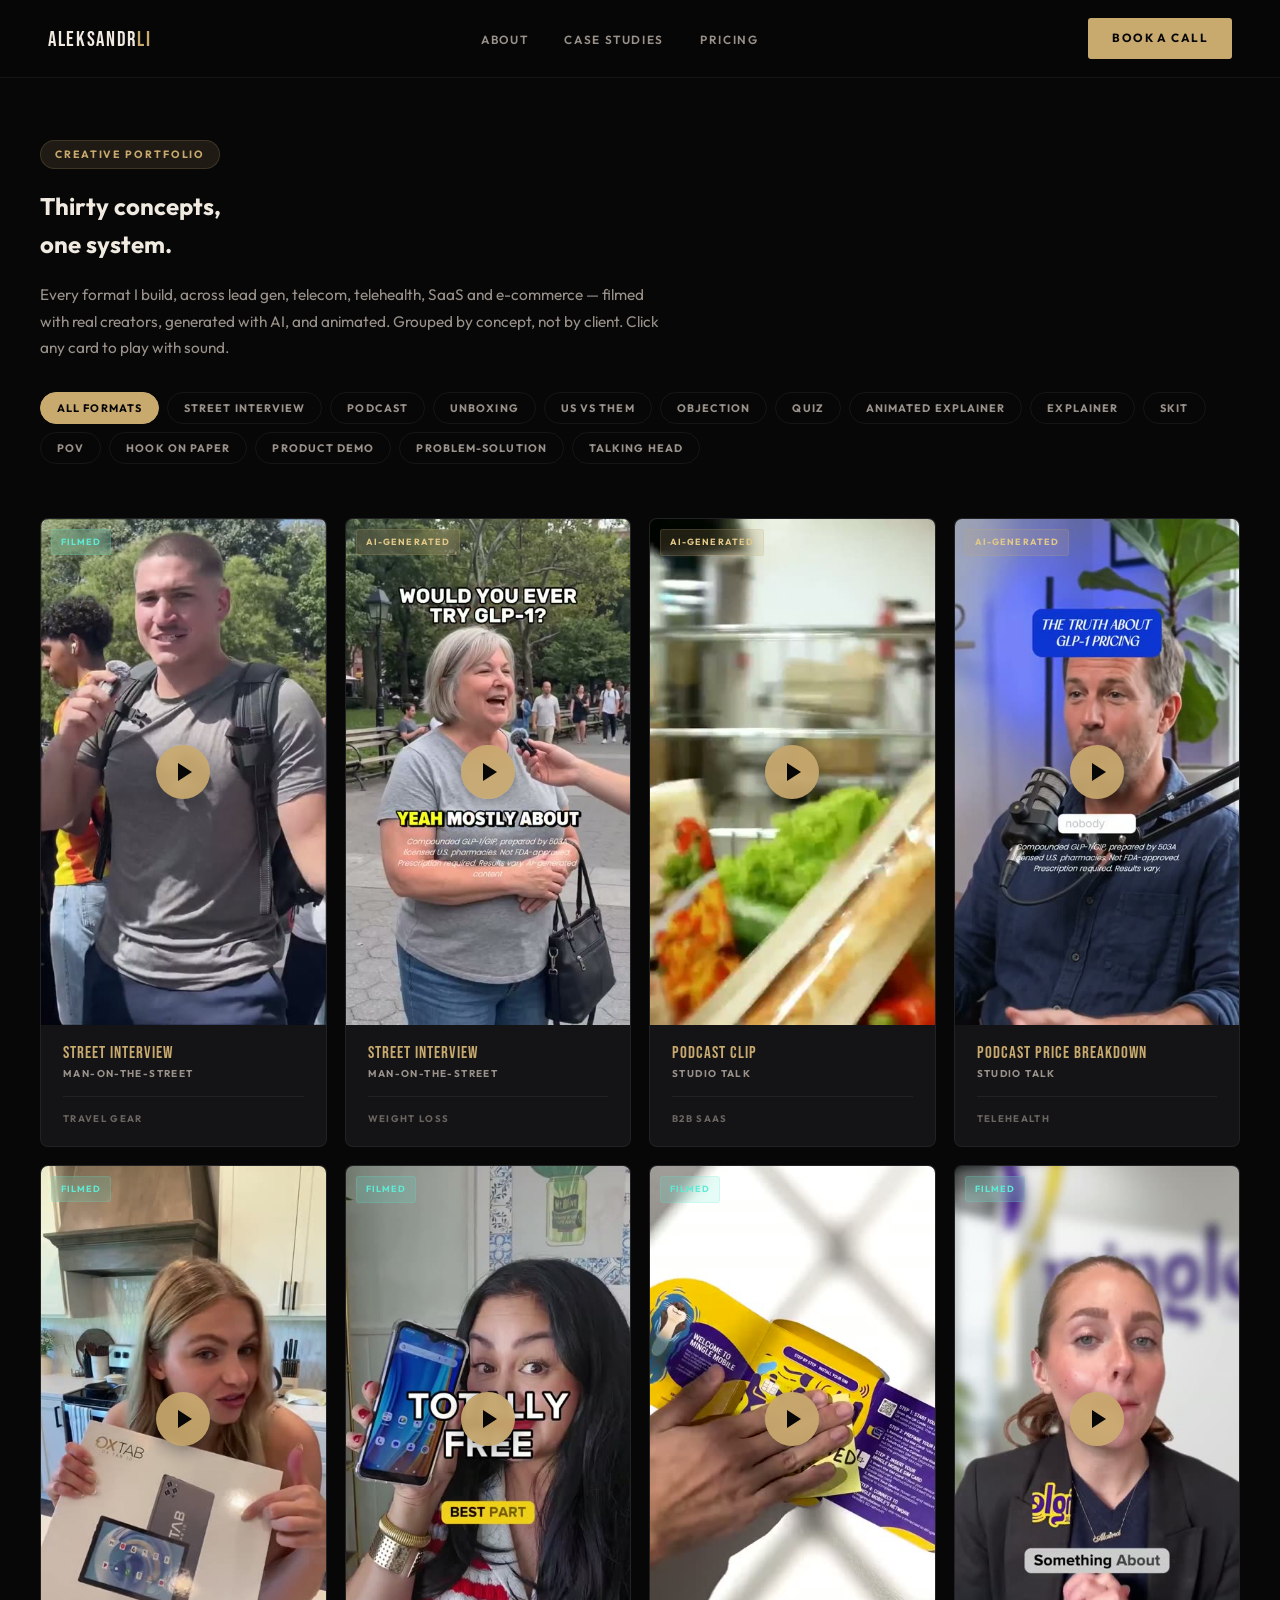
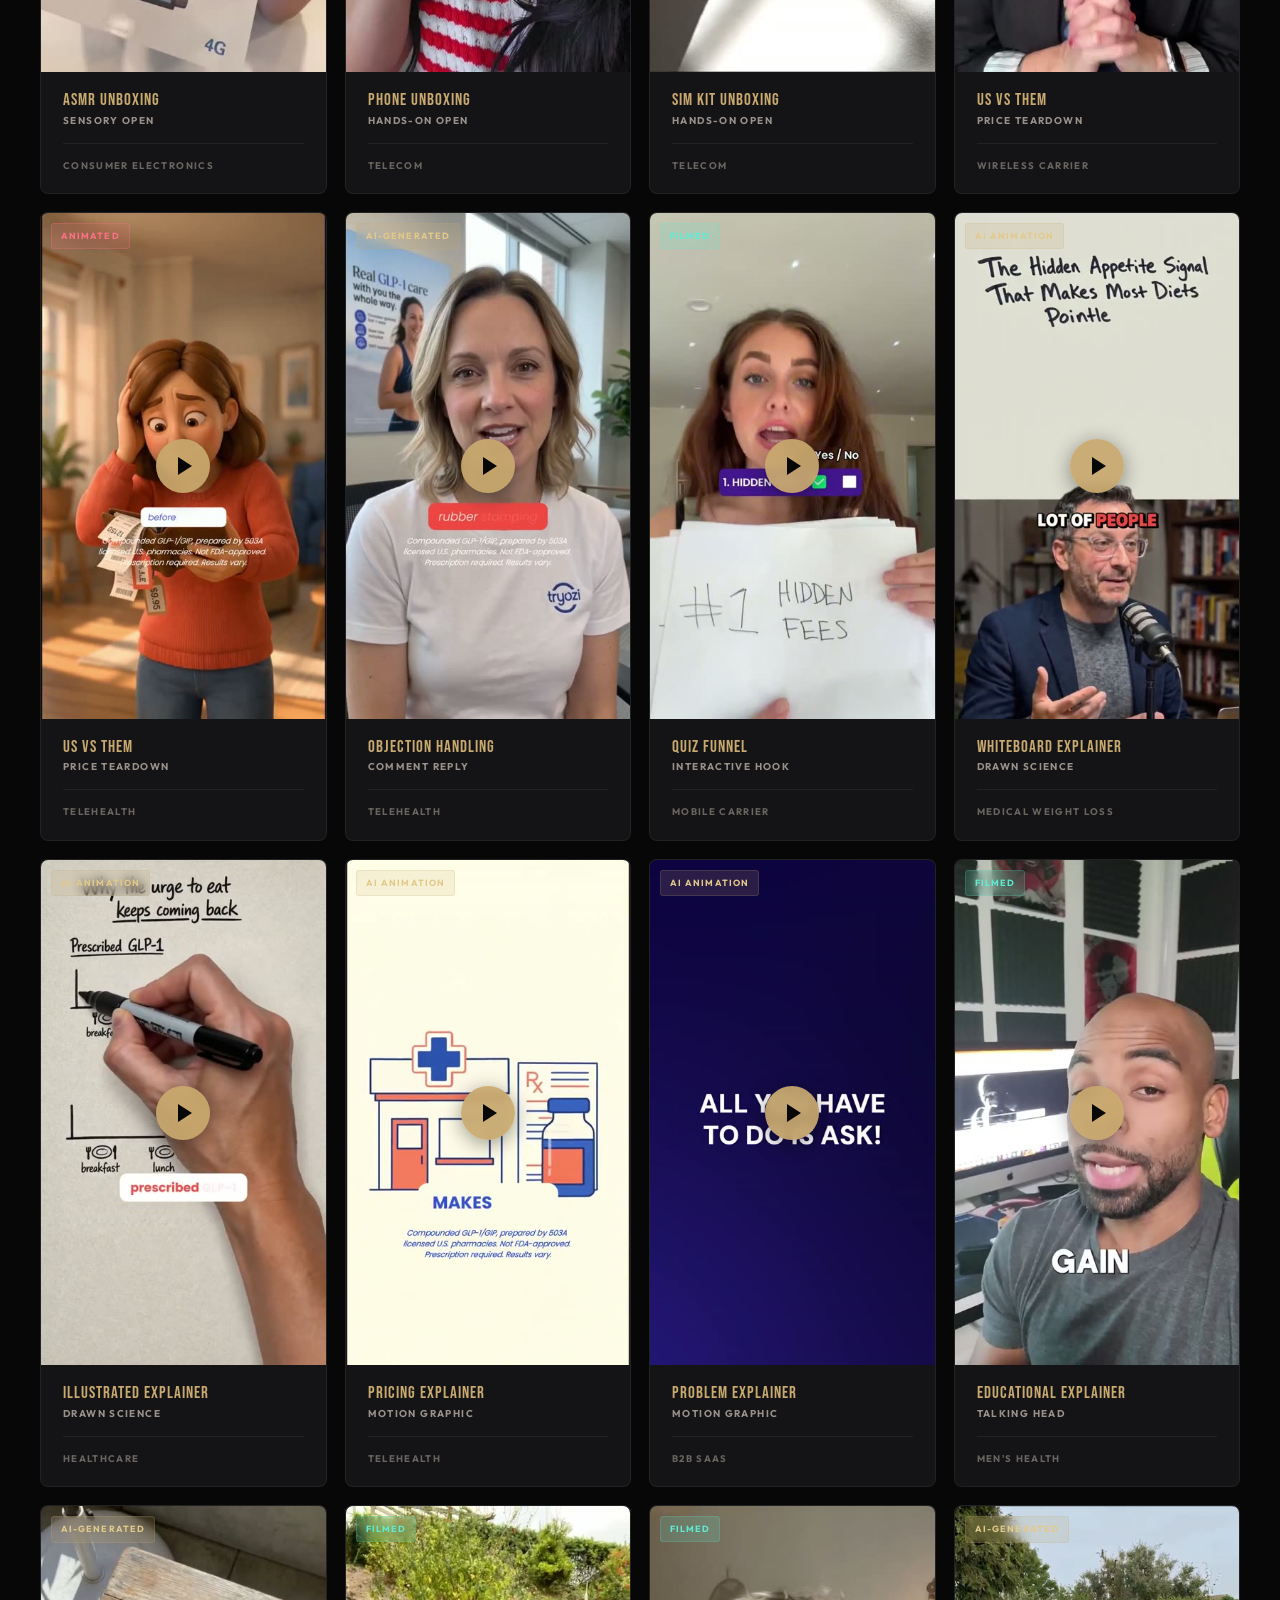
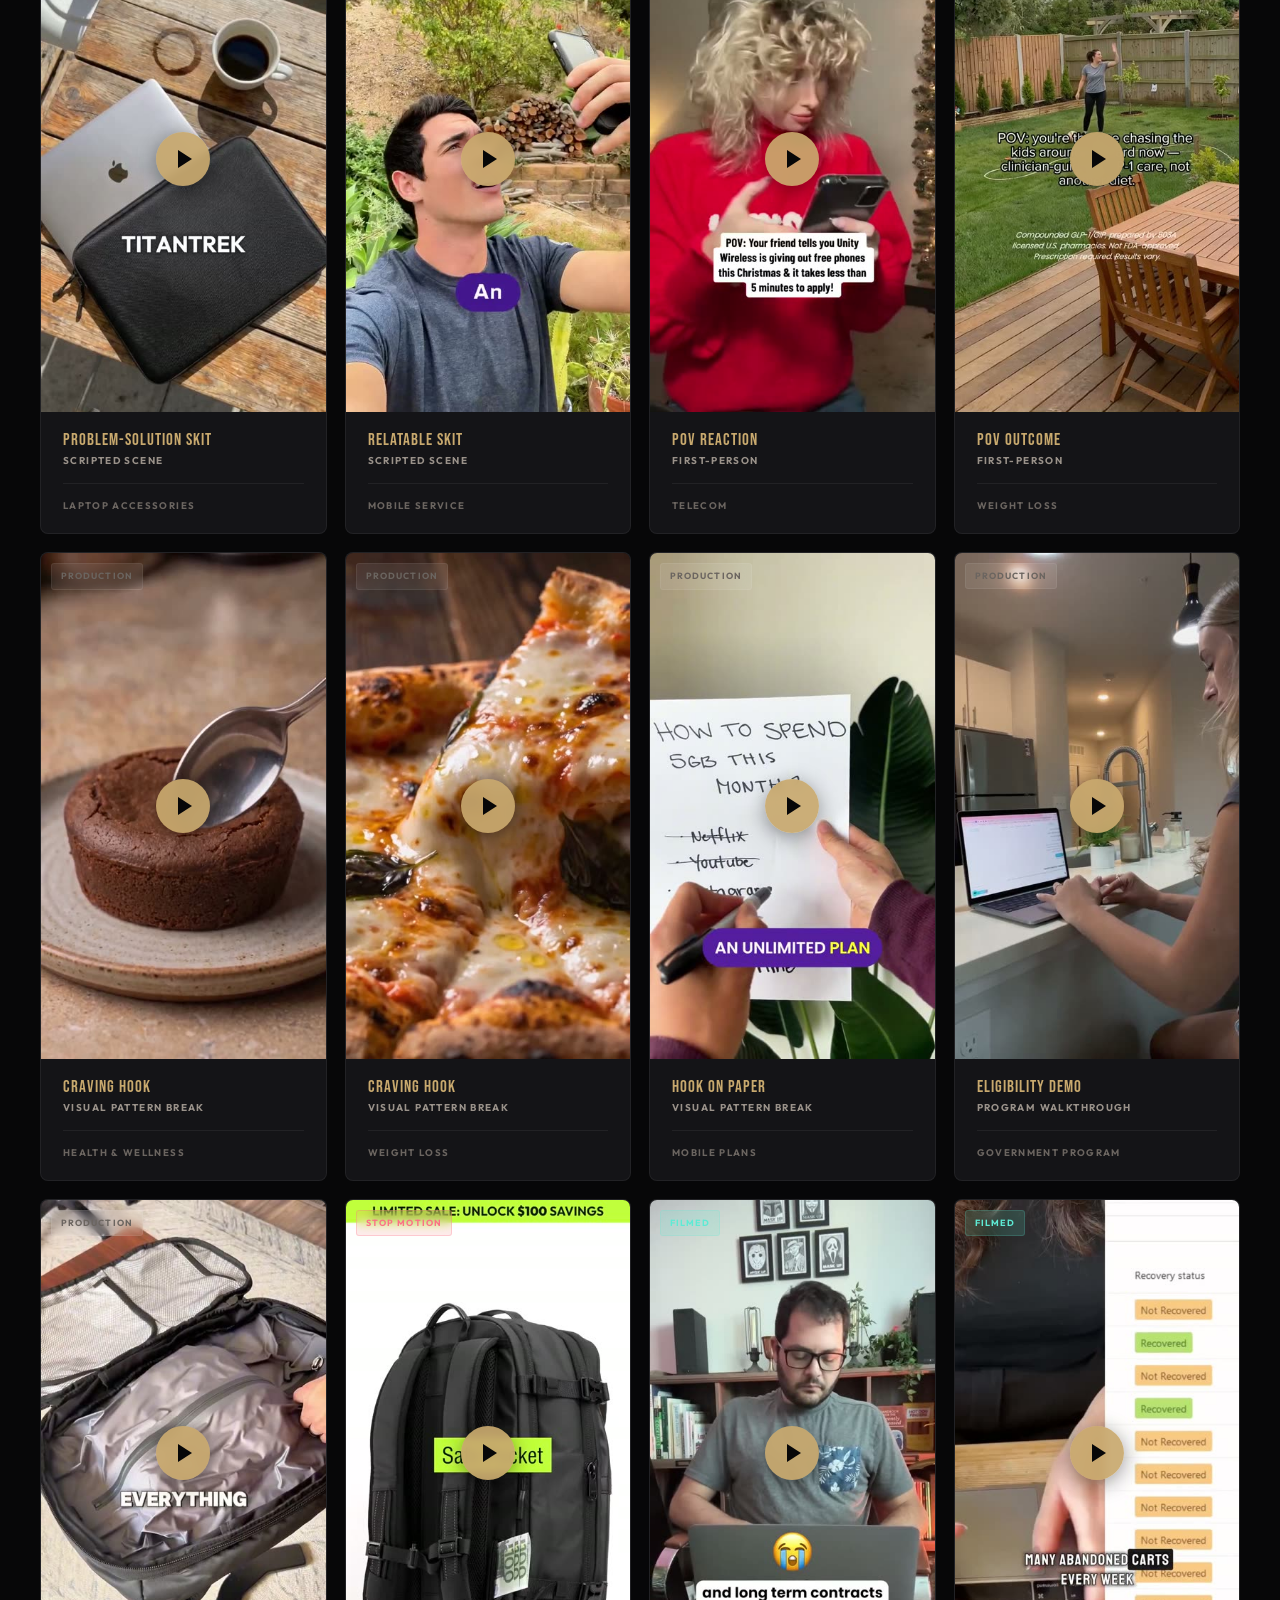
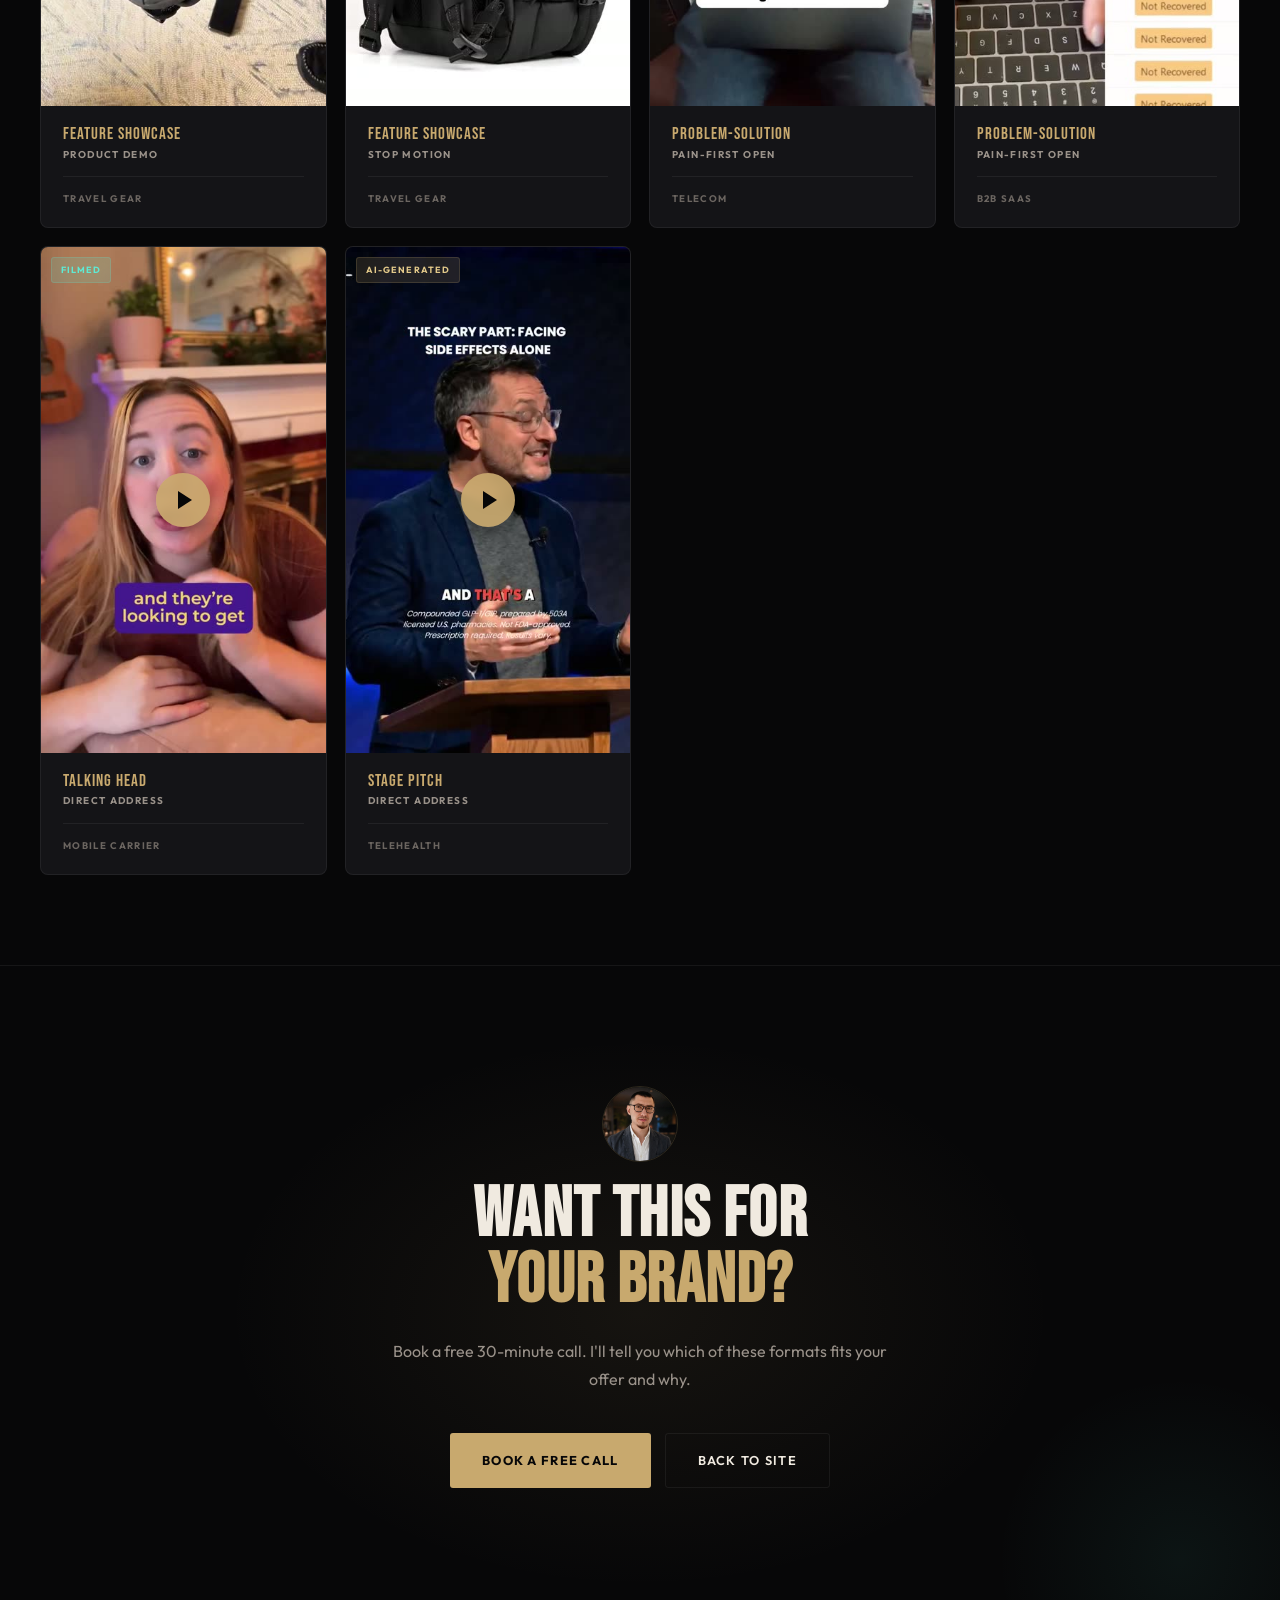
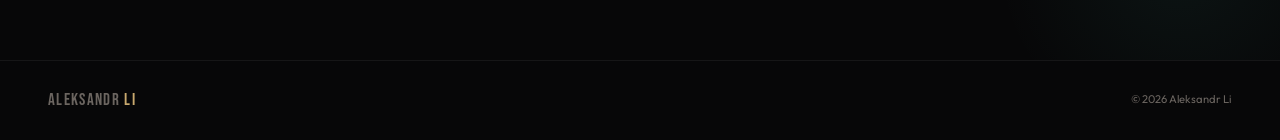
==== portfolio-9d4f7a/index.html @ 09527f77 "Add private portfolio page; extract shared stylesheet and player Split the single-file site: the CSS" ====
<!DOCTYPE html>
<!-- Aleksandr Li — private creative portfolio. Not linked from the site, not indexed. -->
<html lang="en">
<head>
<meta charset="UTF-8"/>
<meta name="viewport" content="width=device-width, initial-scale=1.0"/>
<meta name="robots" content="noindex, nofollow, noarchive"/>
<title>Creative Portfolio — Aleksandr Li</title>
<link rel="icon" type="image/svg+xml" href="../favicon.svg"/>
<meta name="theme-color" content="#0E0E10"/>
<link rel="preconnect" href="https://fonts.googleapis.com"/>
<link href="https://fonts.googleapis.com/css2?family=Bebas+Neue&family=Outfit:wght@300;400;500;600;700&display=swap" rel="stylesheet"/>
<link rel="stylesheet" href="../style.css"/>
<base href="../">
</head>
<body class="pfbody">

<nav>
  <a class="logo" href="index.html">ALEKSANDR <span>LI</span></a>
  <ul class="nav-l">
    <li><a href="index.html#about">About</a></li>
    <li><a href="index.html#cases">Case Studies</a></li>
    <li><a href="index.html#services">Pricing</a></li>
  </ul>
  <a href="https://calendar.app.google/tjZBaGKGAgntRVgn7" target="_blank" rel="noopener" class="nbtn">Book a Call</a>
</nav>

<section class="pfhero">
  <div class="mx">
    <div class="stag">Creative Portfolio</div>
    <h1 class="st">Thirty concepts,<br><span class="g">one system.</span></h1>
    <p class="ssub">Every format I build, across lead gen, telecom, telehealth, SaaS and e-commerce &mdash;
    filmed with real creators, generated with AI, and animated. Grouped by concept, not by client.
    Click any card to play with sound.</p>
    <div class="pfchips"><button class="pfchip on" data-f="all">All formats</button>
<button class="pfchip" data-f="Street Interview">Street Interview</button>
<button class="pfchip" data-f="Podcast">Podcast</button>
<button class="pfchip" data-f="Unboxing">Unboxing</button>
<button class="pfchip" data-f="Us vs Them">Us vs Them</button>
<button class="pfchip" data-f="Objection">Objection</button>
<button class="pfchip" data-f="Quiz">Quiz</button>
<button class="pfchip" data-f="Animated Explainer">Animated Explainer</button>
<button class="pfchip" data-f="Explainer">Explainer</button>
<button class="pfchip" data-f="Skit">Skit</button>
<button class="pfchip" data-f="POV">POV</button>
<button class="pfchip" data-f="Hook on Paper">Hook on Paper</button>
<button class="pfchip" data-f="Product Demo">Product Demo</button>
<button class="pfchip" data-f="Problem-Solution">Problem-Solution</button>
<button class="pfchip" data-f="Talking Head">Talking Head</button></div>
  </div>
</section>

<section class="pfgrid-wrap">
  <div class="mx">
    <div class="pfgrid">
<div class="cv-card text-metric pfcard" data-f="Street Interview">
  <div class="cv-media">
    <video src="videos/portfolio/p01_street_interview_travel.mp4" poster="images/posters/p01_street_interview_travel.jpg" muted playsinline preload="none"></video>
    <div class="cv-play"></div>
    <span class="pfbadge filmed">Filmed</span>
  </div>
  <div class="cv-info">
    <span class="cv-metric">Street Interview</span>
    <span class="cv-metric-lbl">Man-on-the-Street</span>
    <span class="cv-tag">Travel Gear</span>
  </div>
</div>
<div class="cv-card text-metric pfcard" data-f="Street Interview">
  <div class="cv-media">
    <video src="videos/portfolio/p02_street_interview_glp1.mp4" poster="images/posters/p02_street_interview_glp1.jpg" muted playsinline preload="none"></video>
    <div class="cv-play"></div>
    <span class="pfbadge ai">AI-Generated</span>
  </div>
  <div class="cv-info">
    <span class="cv-metric">Street Interview</span>
    <span class="cv-metric-lbl">Man-on-the-Street</span>
    <span class="cv-tag">Weight Loss</span>
  </div>
</div>
<div class="cv-card text-metric pfcard" data-f="Podcast">
  <div class="cv-media">
    <video src="videos/portfolio/p03_podcast_saas.mp4" poster="images/posters/p03_podcast_saas.jpg" muted playsinline preload="none"></video>
    <div class="cv-play"></div>
    <span class="pfbadge ai">AI-Generated</span>
  </div>
  <div class="cv-info">
    <span class="cv-metric">Podcast Clip</span>
    <span class="cv-metric-lbl">Studio Talk</span>
    <span class="cv-tag">B2B SaaS</span>
  </div>
</div>
<div class="cv-card text-metric pfcard" data-f="Podcast">
  <div class="cv-media">
    <video src="videos/portfolio/p04_podcast_pricing.mp4" poster="images/posters/p04_podcast_pricing.jpg" muted playsinline preload="none"></video>
    <div class="cv-play"></div>
    <span class="pfbadge ai">AI-Generated</span>
  </div>
  <div class="cv-info">
    <span class="cv-metric">Podcast Price Breakdown</span>
    <span class="cv-metric-lbl">Studio Talk</span>
    <span class="cv-tag">Telehealth</span>
  </div>
</div>
<div class="cv-card text-metric pfcard" data-f="Unboxing">
  <div class="cv-media">
    <video src="videos/portfolio/p05_unboxing_asmr.mp4" poster="images/posters/p05_unboxing_asmr.jpg" muted playsinline preload="none"></video>
    <div class="cv-play"></div>
    <span class="pfbadge filmed">Filmed</span>
  </div>
  <div class="cv-info">
    <span class="cv-metric">ASMR Unboxing</span>
    <span class="cv-metric-lbl">Sensory Open</span>
    <span class="cv-tag">Consumer Electronics</span>
  </div>
</div>
<div class="cv-card text-metric pfcard" data-f="Unboxing">
  <div class="cv-media">
    <video src="videos/portfolio/p06_unboxing_phone.mp4" poster="images/posters/p06_unboxing_phone.jpg" muted playsinline preload="none"></video>
    <div class="cv-play"></div>
    <span class="pfbadge filmed">Filmed</span>
  </div>
  <div class="cv-info">
    <span class="cv-metric">Phone Unboxing</span>
    <span class="cv-metric-lbl">Hands-On Open</span>
    <span class="cv-tag">Telecom</span>
  </div>
</div>
<div class="cv-card text-metric pfcard" data-f="Unboxing">
  <div class="cv-media">
    <video src="videos/portfolio/p07_unboxing_sim.mp4" poster="images/posters/p07_unboxing_sim.jpg" muted playsinline preload="none"></video>
    <div class="cv-play"></div>
    <span class="pfbadge filmed">Filmed</span>
  </div>
  <div class="cv-info">
    <span class="cv-metric">SIM Kit Unboxing</span>
    <span class="cv-metric-lbl">Hands-On Open</span>
    <span class="cv-tag">Telecom</span>
  </div>
</div>
<div class="cv-card text-metric pfcard" data-f="Us vs Them">
  <div class="cv-media">
    <video src="videos/portfolio/p08_usvsthem_carrier.mp4" poster="images/posters/p08_usvsthem_carrier.jpg" muted playsinline preload="none"></video>
    <div class="cv-play"></div>
    <span class="pfbadge filmed">Filmed</span>
  </div>
  <div class="cv-info">
    <span class="cv-metric">Us vs Them</span>
    <span class="cv-metric-lbl">Price Teardown</span>
    <span class="cv-tag">Wireless Carrier</span>
  </div>
</div>
<div class="cv-card text-metric pfcard" data-f="Us vs Them">
  <div class="cv-media">
    <video src="videos/portfolio/p09_usvsthem_telehealth.mp4" poster="images/posters/p09_usvsthem_telehealth.jpg" muted playsinline preload="none"></video>
    <div class="cv-play"></div>
    <span class="pfbadge anim">Animated</span>
  </div>
  <div class="cv-info">
    <span class="cv-metric">Us vs Them</span>
    <span class="cv-metric-lbl">Price Teardown</span>
    <span class="cv-tag">Telehealth</span>
  </div>
</div>
<div class="cv-card text-metric pfcard" data-f="Objection">
  <div class="cv-media">
    <video src="videos/portfolio/p10_objection_clinicians.mp4" poster="images/posters/p10_objection_clinicians.jpg" muted playsinline preload="none"></video>
    <div class="cv-play"></div>
    <span class="pfbadge ai">AI-Generated</span>
  </div>
  <div class="cv-info">
    <span class="cv-metric">Objection Handling</span>
    <span class="cv-metric-lbl">Comment Reply</span>
    <span class="cv-tag">Telehealth</span>
  </div>
</div>
<div class="cv-card text-metric pfcard" data-f="Quiz">
  <div class="cv-media">
    <video src="videos/portfolio/p11_quiz_funnel.mp4" poster="images/posters/p11_quiz_funnel.jpg" muted playsinline preload="none"></video>
    <div class="cv-play"></div>
    <span class="pfbadge filmed">Filmed</span>
  </div>
  <div class="cv-info">
    <span class="cv-metric">Quiz Funnel</span>
    <span class="cv-metric-lbl">Interactive Hook</span>
    <span class="cv-tag">Mobile Carrier</span>
  </div>
</div>
<div class="cv-card text-metric pfcard" data-f="Animated Explainer">
  <div class="cv-media">
    <video src="videos/portfolio/p12_whiteboard_appetite.mp4" poster="images/posters/p12_whiteboard_appetite.jpg" muted playsinline preload="none"></video>
    <div class="cv-play"></div>
    <span class="pfbadge ai">AI Animation</span>
  </div>
  <div class="cv-info">
    <span class="cv-metric">Whiteboard Explainer</span>
    <span class="cv-metric-lbl">Drawn Science</span>
    <span class="cv-tag">Medical Weight Loss</span>
  </div>
</div>
<div class="cv-card text-metric pfcard" data-f="Animated Explainer">
  <div class="cv-media">
    <video src="videos/portfolio/p13_whiteboard_cravings.mp4" poster="images/posters/p13_whiteboard_cravings.jpg" muted playsinline preload="none"></video>
    <div class="cv-play"></div>
    <span class="pfbadge ai">AI Animation</span>
  </div>
  <div class="cv-info">
    <span class="cv-metric">Illustrated Explainer</span>
    <span class="cv-metric-lbl">Drawn Science</span>
    <span class="cv-tag">Healthcare</span>
  </div>
</div>
<div class="cv-card text-metric pfcard" data-f="Explainer">
  <div class="cv-media">
    <video src="videos/portfolio/p14_explainer_compounded.mp4" poster="images/posters/p14_explainer_compounded.jpg" muted playsinline preload="none"></video>
    <div class="cv-play"></div>
    <span class="pfbadge ai">AI Animation</span>
  </div>
  <div class="cv-info">
    <span class="cv-metric">Pricing Explainer</span>
    <span class="cv-metric-lbl">Motion Graphic</span>
    <span class="cv-tag">Telehealth</span>
  </div>
</div>
<div class="cv-card text-metric pfcard" data-f="Explainer">
  <div class="cv-media">
    <video src="videos/portfolio/p15_explainer_saas.mp4" poster="images/posters/p15_explainer_saas.jpg" muted playsinline preload="none"></video>
    <div class="cv-play"></div>
    <span class="pfbadge ai">AI Animation</span>
  </div>
  <div class="cv-info">
    <span class="cv-metric">Problem Explainer</span>
    <span class="cv-metric-lbl">Motion Graphic</span>
    <span class="cv-tag">B2B SaaS</span>
  </div>
</div>
<div class="cv-card text-metric pfcard" data-f="Explainer">
  <div class="cv-media">
    <video src="videos/portfolio/p16_explainer_mens_health.mp4" poster="images/posters/p16_explainer_mens_health.jpg" muted playsinline preload="none"></video>
    <div class="cv-play"></div>
    <span class="pfbadge filmed">Filmed</span>
  </div>
  <div class="cv-info">
    <span class="cv-metric">Educational Explainer</span>
    <span class="cv-metric-lbl">Talking Head</span>
    <span class="cv-tag">Men&#x27;s Health</span>
  </div>
</div>
<div class="cv-card text-metric pfcard" data-f="Skit">
  <div class="cv-media">
    <video src="videos/portfolio/p17_skit_laptop.mp4" poster="images/posters/p17_skit_laptop.jpg" muted playsinline preload="none"></video>
    <div class="cv-play"></div>
    <span class="pfbadge ai">AI-Generated</span>
  </div>
  <div class="cv-info">
    <span class="cv-metric">Problem-Solution Skit</span>
    <span class="cv-metric-lbl">Scripted Scene</span>
    <span class="cv-tag">Laptop Accessories</span>
  </div>
</div>
<div class="cv-card text-metric pfcard" data-f="Skit">
  <div class="cv-media">
    <video src="videos/portfolio/p18_skit_signal.mp4" poster="images/posters/p18_skit_signal.jpg" muted playsinline preload="none"></video>
    <div class="cv-play"></div>
    <span class="pfbadge filmed">Filmed</span>
  </div>
  <div class="cv-info">
    <span class="cv-metric">Relatable Skit</span>
    <span class="cv-metric-lbl">Scripted Scene</span>
    <span class="cv-tag">Mobile Service</span>
  </div>
</div>
<div class="cv-card text-metric pfcard" data-f="POV">
  <div class="cv-media">
    <video src="videos/portfolio/p19_pov_gift.mp4" poster="images/posters/p19_pov_gift.jpg" muted playsinline preload="none"></video>
    <div class="cv-play"></div>
    <span class="pfbadge filmed">Filmed</span>
  </div>
  <div class="cv-info">
    <span class="cv-metric">POV Reaction</span>
    <span class="cv-metric-lbl">First-Person</span>
    <span class="cv-tag">Telecom</span>
  </div>
</div>
<div class="cv-card text-metric pfcard" data-f="POV">
  <div class="cv-media">
    <video src="videos/portfolio/p20_pov_outcome.mp4" poster="images/posters/p20_pov_outcome.jpg" muted playsinline preload="none"></video>
    <div class="cv-play"></div>
    <span class="pfbadge ai">AI-Generated</span>
  </div>
  <div class="cv-info">
    <span class="cv-metric">POV Outcome</span>
    <span class="cv-metric-lbl">First-Person</span>
    <span class="cv-tag">Weight Loss</span>
  </div>
</div>
<div class="cv-card text-metric pfcard" data-f="Hook on Paper">
  <div class="cv-media">
    <video src="videos/portfolio/p21_hook_craving_a.mp4" poster="images/posters/p21_hook_craving_a.jpg" muted playsinline preload="none"></video>
    <div class="cv-play"></div>
    <span class="pfbadge unk">Production</span>
  </div>
  <div class="cv-info">
    <span class="cv-metric">Craving Hook</span>
    <span class="cv-metric-lbl">Visual Pattern Break</span>
    <span class="cv-tag">Health &amp; Wellness</span>
  </div>
</div>
<div class="cv-card text-metric pfcard" data-f="Hook on Paper">
  <div class="cv-media">
    <video src="videos/portfolio/p22_hook_craving_b.mp4" poster="images/posters/p22_hook_craving_b.jpg" muted playsinline preload="none"></video>
    <div class="cv-play"></div>
    <span class="pfbadge unk">Production</span>
  </div>
  <div class="cv-info">
    <span class="cv-metric">Craving Hook</span>
    <span class="cv-metric-lbl">Visual Pattern Break</span>
    <span class="cv-tag">Weight Loss</span>
  </div>
</div>
<div class="cv-card text-metric pfcard" data-f="Hook on Paper">
  <div class="cv-media">
    <video src="videos/portfolio/p23_hook_on_paper.mp4" poster="images/posters/p23_hook_on_paper.jpg" muted playsinline preload="none"></video>
    <div class="cv-play"></div>
    <span class="pfbadge unk">Production</span>
  </div>
  <div class="cv-info">
    <span class="cv-metric">Hook on Paper</span>
    <span class="cv-metric-lbl">Visual Pattern Break</span>
    <span class="cv-tag">Mobile Plans</span>
  </div>
</div>
<div class="cv-card text-metric pfcard" data-f="Product Demo">
  <div class="cv-media">
    <video src="videos/portfolio/p24_demo_free_tablet.mp4" poster="images/posters/p24_demo_free_tablet.jpg" muted playsinline preload="none"></video>
    <div class="cv-play"></div>
    <span class="pfbadge unk">Production</span>
  </div>
  <div class="cv-info">
    <span class="cv-metric">Eligibility Demo</span>
    <span class="cv-metric-lbl">Program Walkthrough</span>
    <span class="cv-tag">Government Program</span>
  </div>
</div>
<div class="cv-card text-metric pfcard" data-f="Product Demo">
  <div class="cv-media">
    <video src="videos/portfolio/p25_demo_backpack.mp4" poster="images/posters/p25_demo_backpack.jpg" muted playsinline preload="none"></video>
    <div class="cv-play"></div>
    <span class="pfbadge unk">Production</span>
  </div>
  <div class="cv-info">
    <span class="cv-metric">Feature Showcase</span>
    <span class="cv-metric-lbl">Product Demo</span>
    <span class="cv-tag">Travel Gear</span>
  </div>
</div>
<div class="cv-card text-metric pfcard" data-f="Product Demo">
  <div class="cv-media">
    <video src="videos/portfolio/p26_demo_stopmotion.mp4" poster="images/posters/p26_demo_stopmotion.jpg" muted playsinline preload="none"></video>
    <div class="cv-play"></div>
    <span class="pfbadge anim">Stop Motion</span>
  </div>
  <div class="cv-info">
    <span class="cv-metric">Feature Showcase</span>
    <span class="cv-metric-lbl">Stop Motion</span>
    <span class="cv-tag">Travel Gear</span>
  </div>
</div>
<div class="cv-card text-metric pfcard" data-f="Problem-Solution">
  <div class="cv-media">
    <video src="videos/portfolio/p27_problem_solution_carrier.mp4" poster="images/posters/p27_problem_solution_carrier.jpg" muted playsinline preload="none"></video>
    <div class="cv-play"></div>
    <span class="pfbadge filmed">Filmed</span>
  </div>
  <div class="cv-info">
    <span class="cv-metric">Problem-Solution</span>
    <span class="cv-metric-lbl">Pain-First Open</span>
    <span class="cv-tag">Telecom</span>
  </div>
</div>
<div class="cv-card text-metric pfcard" data-f="Problem-Solution">
  <div class="cv-media">
    <video src="videos/portfolio/p28_problem_solution_saas.mp4" poster="images/posters/p28_problem_solution_saas.jpg" muted playsinline preload="none"></video>
    <div class="cv-play"></div>
    <span class="pfbadge filmed">Filmed</span>
  </div>
  <div class="cv-info">
    <span class="cv-metric">Problem-Solution</span>
    <span class="cv-metric-lbl">Pain-First Open</span>
    <span class="cv-tag">B2B SaaS</span>
  </div>
</div>
<div class="cv-card text-metric pfcard" data-f="Talking Head">
  <div class="cv-media">
    <video src="videos/portfolio/p29_talking_head_carrier.mp4" poster="images/posters/p29_talking_head_carrier.jpg" muted playsinline preload="none"></video>
    <div class="cv-play"></div>
    <span class="pfbadge filmed">Filmed</span>
  </div>
  <div class="cv-info">
    <span class="cv-metric">Talking Head</span>
    <span class="cv-metric-lbl">Direct Address</span>
    <span class="cv-tag">Mobile Carrier</span>
  </div>
</div>
<div class="cv-card text-metric pfcard" data-f="Talking Head">
  <div class="cv-media">
    <video src="videos/portfolio/p30_stage_pitch.mp4" poster="images/posters/p30_stage_pitch.jpg" muted playsinline preload="none"></video>
    <div class="cv-play"></div>
    <span class="pfbadge ai">AI-Generated</span>
  </div>
  <div class="cv-info">
    <span class="cv-metric">Stage Pitch</span>
    <span class="cv-metric-lbl">Direct Address</span>
    <span class="cv-tag">Telehealth</span>
  </div>
</div>
    </div>
    <p class="pfempty" hidden>Nothing in that format yet.</p>
  </div>
</section>

<section id="cta">
  <div class="ci2">
    <img class="cta-photo" src="images/aleksandr.jpg" alt="Aleksandr Li" width="76" height="76" loading="lazy">
    <h2 class="ct">Want this for<br><span class="g">your brand?</span></h2>
    <p class="csub">Book a free 30-minute call. I'll tell you which of these formats fits your offer and why.</p>
    <div class="cbtns">
      <a href="https://calendar.app.google/tjZBaGKGAgntRVgn7" target="_blank" rel="noopener" class="bg">Book a Free Call</a>
      <a href="index.html" class="bgh">Back to site</a>
    </div>
  </div>
</section>

<footer>
  <div class="flogo">ALEKSANDR <span>LI</span></div>
  <div class="fcopy">&copy; <span id="yr">2026</span> Aleksandr Li</div>
</footer>

<script src="main.js"></script>
<script>
(function(){
  const chips=[...document.querySelectorAll('.pfchip')];
  const cards=[...document.querySelectorAll('.pfcard')];
  const empty=document.querySelector('.pfempty');
  chips.forEach(c=>c.addEventListener('click',()=>{
    chips.forEach(x=>x.classList.toggle('on',x===c));
    const f=c.dataset.f;let n=0;
    cards.forEach(card=>{
      const show=(f==='all'||card.dataset.f===f);
      card.hidden=!show;if(show)n++;
      if(!show){const v=card.querySelector('video');if(v&&!v.paused){v.pause();card.classList.remove('playing');}}
    });
    empty.hidden=n>0;
  }));
})();
</script>
</body>
</html>
---- style.css ----
*,*::before,*::after{box-sizing:border-box;margin:0;padding:0}
:root{
  /* Primary brand */
  --g:#C8A96E;
  --g2:#E2C98A;
  --gd:rgba(200,169,110,0.12);
  --gg:rgba(200,169,110,0.07);
  /* Teal accent — for positive metrics, data, success */
  --t1:#5EEAD4;
  --t2:#2DD4BF;
  --td:rgba(94,234,212,0.10);
  --tg:rgba(94,234,212,0.06);
  /* Coral accent — for negative/old way/urgency */
  --c1:#FB7185;
  --c2:#F43F5E;
  --cd:rgba(251,113,133,0.10);
  /* Backgrounds */
  --b:#070708;
  --b2:#0E0E10;
  --b3:#141417;
  --b4:#1B1B1F;
  /* Text */
  --tx:#F0EAE0;
  --m:#6B6560;
  --m2:#9A928A;
  /* Borders */
  --br:rgba(200,169,110,0.18);
  --br2:rgba(255,255,255,0.06);
  --brt:rgba(94,234,212,0.18);
}
html{scroll-behavior:smooth;scroll-padding-top:72px}
body{background:var(--b);color:var(--tx);font-family:'Outfit',system-ui,sans-serif;line-height:1.6;-webkit-font-smoothing:antialiased;overflow-x:hidden}
a{color:inherit;text-decoration:none}
.r{opacity:0;transform:translateY(22px);transition:opacity .65s ease,transform .65s ease}
.r.on{opacity:1;transform:none}
.d1{transition-delay:.1s}.d2{transition-delay:.2s}.d3{transition-delay:.3s}

/* NAV */
nav{position:fixed;top:0;left:0;right:0;z-index:200;display:flex;align-items:center;justify-content:space-between;padding:18px 48px;background:rgba(7,7,8,.92);backdrop-filter:blur(16px);-webkit-backdrop-filter:blur(16px);border-bottom:1px solid var(--br2);transform:translateZ(0);will-change:transform;-webkit-backface-visibility:hidden;backface-visibility:hidden}
.logo{font-family:'Bebas Neue',Impact,sans-serif;font-size:1.3rem;letter-spacing:.08em;line-height:1;display:inline-flex;align-items:center;transform:translateY(2px)}
.logo span{color:var(--g)}
.nav-l{display:flex;gap:36px;list-style:none}
.nav-l a{font-size:.74rem;font-weight:600;letter-spacing:.14em;text-transform:uppercase;color:var(--m2);transition:color .2s}
.nav-l a:hover{color:var(--g)}
.nbtn{font-size:.74rem;font-weight:700;letter-spacing:.12em;text-transform:uppercase;color:var(--b);background:var(--g);padding:11px 24px;border-radius:3px;transition:background .2s,transform .2s;position:relative}
.nbtn:hover{background:var(--g2);animation:none;transform:translateY(-1px)}
@keyframes nbtnPulse{
  0%,100%{box-shadow:0 0 0 0 rgba(200,169,110,0)}
  50%{box-shadow:0 0 18px 2px rgba(200,169,110,.5)}
}
/* Reduce motion accessibility */
@media (prefers-reduced-motion: reduce){
  .nbtn{animation:none}
}

/* Burger button — hidden on desktop, visible on mobile */
.burger{display:none;width:32px;height:32px;background:none;border:0;padding:0;cursor:pointer;position:relative;flex-shrink:0;margin-right:14px}
.burger span{position:absolute;left:6px;width:20px;height:2px;background:var(--g);border-radius:1px;transition:transform .3s ease,opacity .2s ease,top .3s ease}
.burger span:nth-child(1){top:10px}
.burger span:nth-child(2){top:15px}
.burger span:nth-child(3){top:20px}
.burger.active span:nth-child(1){top:15px;transform:rotate(45deg)}
.burger.active span:nth-child(2){opacity:0}
.burger.active span:nth-child(3){top:15px;transform:rotate(-45deg)}

/* Mobile fullscreen menu overlay */
.mmenu{position:fixed;inset:0;z-index:190;background:rgba(7,7,8,.97);backdrop-filter:blur(20px);display:flex;align-items:center;justify-content:center;opacity:0;pointer-events:none;transition:opacity .28s ease}
.mmenu.open{opacity:1;pointer-events:auto}
.mmenu-inner{display:flex;flex-direction:column;align-items:center;gap:28px;padding:80px 32px 48px;width:100%;max-width:380px}
.mmenu-link{font-family:'Bebas Neue',Impact,sans-serif;font-size:2rem;letter-spacing:.06em;color:var(--w);text-transform:uppercase;transition:color .2s,transform .2s;text-decoration:none;opacity:0;transform:translateY(12px)}
.mmenu-link:hover,.mmenu-link:active{color:var(--g)}
.mmenu.open .mmenu-link{opacity:1;transform:translateY(0);transition:opacity .35s ease,transform .35s ease,color .2s}
.mmenu.open .mmenu-link:nth-child(1){transition-delay:.06s}
.mmenu.open .mmenu-link:nth-child(2){transition-delay:.10s}
.mmenu.open .mmenu-link:nth-child(3){transition-delay:.14s}
.mmenu.open .mmenu-link:nth-child(4){transition-delay:.18s}
.mmenu.open .mmenu-link:nth-child(5){transition-delay:.22s}
.mmenu-cta{margin-top:24px;font-size:.78rem;font-weight:700;letter-spacing:.14em;text-transform:uppercase;color:var(--b);background:var(--g);padding:16px 36px;border-radius:3px;text-decoration:none;opacity:0;transform:translateY(12px);transition:background .2s,opacity .35s ease,transform .35s ease}
.mmenu-cta:hover{background:var(--g2)}
.mmenu.open .mmenu-cta{opacity:1;transform:translateY(0);transition-delay:.28s}
body.menu-open{overflow:hidden}

/* HERO */
#hero{min-height:100vh;display:flex;flex-direction:column;justify-content:center;padding:120px 48px 80px;position:relative;overflow:hidden}
#hero::before{content:'';position:absolute;top:-150px;right:-200px;width:700px;height:700px;border-radius:50%;background:radial-gradient(circle,rgba(200,169,110,.07) 0%,transparent 65%);pointer-events:none}
#hero::after{content:'';position:absolute;bottom:-100px;left:-150px;width:500px;height:500px;border-radius:50%;background:radial-gradient(circle,rgba(94,234,212,.05) 0%,transparent 65%);pointer-events:none}
.hgrid{position:absolute;inset:0;pointer-events:none;background-image:linear-gradient(rgba(200,169,110,.04) 1px,transparent 1px),linear-gradient(90deg,rgba(200,169,110,.04) 1px,transparent 1px);background-size:80px 80px;mask-image:radial-gradient(ellipse 70% 70% at 80% 30%,black 0%,transparent 100%)}
.spotlight{position:absolute;inset:0;pointer-events:none;background:radial-gradient(circle 460px at var(--mx,50%) var(--my,30%),rgba(200,169,110,.10) 0%,rgba(200,169,110,.03) 35%,transparent 70%);opacity:0;transition:opacity .4s ease;z-index:1;will-change:opacity}
.spotlight.active{opacity:1}
.hi{max-width:1200px;margin:0 auto;width:100%;display:grid;grid-template-columns:1fr 420px;gap:80px;align-items:center;position:relative;z-index:2}
.hbadge{display:inline-flex;align-items:center;gap:8px;background:var(--gd);border:1px solid var(--br);border-radius:100px;padding:6px 16px 6px 6px;font-size:.7rem;font-weight:700;letter-spacing:.12em;text-transform:uppercase;color:var(--g);margin-bottom:28px}
.dot{width:6px;height:6px;border-radius:50%;background:var(--t2);animation:pulse 2s ease-in-out infinite;box-shadow:0 0 8px var(--t1)}
@keyframes pulse{0%,100%{opacity:1;transform:scale(1)}50%{opacity:.4;transform:scale(.7)}}
h1.ht{font-family:'Bebas Neue',Impact,sans-serif;font-size:clamp(3.5rem,7vw,6.5rem);line-height:.95;letter-spacing:.02em;margin-bottom:28px}
h1.ht .g{color:var(--g)}
h1.ht .o{-webkit-text-stroke:1px var(--g);color:transparent}
.hsub{font-size:1.05rem;color:var(--m2);max-width:540px;line-height:1.75;margin-bottom:32px}
.hsub strong{color:var(--tx);font-weight:500}
.hpills{display:flex;flex-wrap:wrap;gap:10px;margin-bottom:36px}
.pill{display:inline-flex;align-items:center;gap:7px;font-size:.74rem;font-weight:600;color:var(--m2);border:1px solid var(--br2);border-radius:100px;padding:7px 14px}
.pill .pdot{width:6px;height:6px;border-radius:50%;background:var(--t2)}
.hbtns{display:flex;gap:14px;flex-wrap:wrap;margin-bottom:32px}
.bg{display:inline-flex;align-items:center;gap:8px;font-size:.8rem;font-weight:700;letter-spacing:.1em;text-transform:uppercase;color:var(--b);background:var(--g);padding:16px 32px;border-radius:3px;transition:background .2s,transform .15s,box-shadow .2s}
.bg:hover{background:var(--g2);transform:translateY(-1px);box-shadow:0 8px 24px rgba(200,169,110,.25)}
.bgh{display:inline-flex;align-items:center;gap:8px;font-size:.8rem;font-weight:600;letter-spacing:.1em;text-transform:uppercase;color:var(--tx);padding:16px 32px;border-radius:3px;border:1px solid var(--br2);transition:border-color .2s,color .2s}
.bgh:hover{border-color:var(--br);color:var(--g)}
.htrust{display:flex;align-items:center;gap:18px;flex-wrap:wrap}
.htrust-stars{color:var(--g);font-size:.85rem;letter-spacing:2px}
.htrust-text{font-size:.78rem;color:var(--m2)}
.htrust-text strong{color:var(--tx);font-weight:600}

/* HERO CARD - right side */
.hcard{background:var(--b3);border:1px solid var(--br);border-radius:8px;padding:30px;position:relative}
.hcard::before{content:'';position:absolute;top:0;left:0;right:0;height:2px;background:linear-gradient(90deg,transparent,var(--g),var(--t2),transparent)}
.hclbl{display:flex;align-items:center;justify-content:space-between;font-size:.62rem;font-weight:700;letter-spacing:.2em;text-transform:uppercase;color:var(--m);margin-bottom:22px}
.hclbl .live{display:flex;align-items:center;gap:6px;color:var(--t2)}
.hclbl .live::before{content:'';width:6px;height:6px;border-radius:50%;background:var(--t2);animation:pulse 2s ease-in-out infinite;box-shadow:0 0 6px var(--t1)}
.hsgrid{display:grid;grid-template-columns:1fr 1fr;gap:14px;margin-bottom:14px}
.hstat{background:var(--b4);border:1px solid var(--br2);border-radius:3px;padding:18px 14px;position:relative;overflow:hidden}
.hstat.hl{border-color:var(--brt)}
.hstat.hl::after{content:'';position:absolute;bottom:0;left:0;right:0;height:2px;background:linear-gradient(90deg,transparent,var(--t2),transparent)}
.hsv{font-family:'Bebas Neue',Impact,sans-serif;font-size:1.85rem;letter-spacing:.02em;line-height:1;display:block;margin-bottom:4px;color:var(--g)}
.hstat.hl .hsv{color:var(--t1)}
.hsl{font-size:.64rem;font-weight:600;letter-spacing:.1em;text-transform:uppercase;color:var(--m)}
.hplats{display:flex;flex-wrap:wrap;gap:7px;margin-top:14px}
.pp{font-size:.7rem;font-weight:600;color:var(--m2);background:var(--b4);border:1px solid var(--br2);border-radius:100px;padding:5px 12px}
.hquote{margin-top:18px;padding-top:16px;border-top:1px solid var(--br2);font-size:.79rem;color:var(--m2);font-style:italic;line-height:1.6}
.hquote strong{display:block;margin-top:8px;font-size:.62rem;font-weight:700;letter-spacing:.12em;text-transform:uppercase;color:var(--g);font-style:normal}

/* TRUST */
#trust{background:var(--b2);border-top:1px solid var(--br2);border-bottom:1px solid var(--br2);padding:26px 48px}
.ti{max-width:1200px;margin:0 auto;display:flex;align-items:center;gap:36px}
.tlbl{font-size:.66rem;font-weight:700;letter-spacing:.18em;text-transform:uppercase;color:var(--m);white-space:nowrap;flex-shrink:0}
.tdiv{width:1px;height:32px;background:var(--br2);flex-shrink:0}
.titems{display:flex;gap:30px;flex-wrap:wrap;align-items:center}
.titem{display:flex;flex-direction:column;gap:2px}
.tn{font-size:.71rem;font-weight:700;color:var(--tx)}
.trs{font-size:.64rem;font-weight:500;color:var(--t2)}

/* NUMBERS BAR */
#numbers{padding:0}
.ng{display:grid;grid-template-columns:repeat(4,1fr);border-top:1px solid var(--br2);border-bottom:1px solid var(--br2)}
.nc{padding:54px 40px;border-right:1px solid var(--br2);position:relative;overflow:hidden;text-align:left}
.nc:last-child{border-right:none}
.nc::after{content:'';position:absolute;bottom:0;left:0;right:0;height:2px;background:linear-gradient(90deg,transparent,var(--g),transparent);transform:scaleX(0);transition:transform .4s}
.nc:hover::after{transform:scaleX(1)}
.nv{font-family:'Bebas Neue',Impact,sans-serif;font-size:clamp(2.8rem,4vw,4rem);color:var(--g);letter-spacing:.02em;line-height:1;display:block;margin-bottom:10px}
.nl{font-size:.68rem;font-weight:600;letter-spacing:.14em;text-transform:uppercase;color:var(--m)}

/* SHARED */
section{padding:100px 48px}
.mx{max-width:1200px;margin:0 auto}
.stag{display:inline-flex;align-items:center;gap:8px;font-size:.66rem;font-weight:700;letter-spacing:.18em;text-transform:uppercase;color:var(--g);background:var(--gd);border:1px solid var(--br);border-radius:100px;padding:5px 14px;margin-bottom:18px}
.stag.teal{color:var(--t2);background:var(--td);border-color:var(--brt)}
h2.st{font-family:'Bebas Neue',Impact,sans-serif;font-size:clamp(2.6rem,4.8vw,4.6rem);letter-spacing:.02em;line-height:.95;margin-bottom:18px}
h2.st .g{color:var(--g)}
h2.st .t{color:var(--t2)}
.ssub{font-size:.96rem;color:var(--m2);max-width:560px;line-height:1.75}

/* ABOUT */
#about{background:var(--b2);position:relative;overflow:hidden}
#about::before{content:'';position:absolute;top:50%;left:-200px;width:500px;height:500px;border-radius:50%;background:radial-gradient(circle,rgba(94,234,212,.04) 0%,transparent 65%);pointer-events:none}
.about-header{margin-bottom:56px;text-align:center;position:relative;z-index:1}
.about-header .stag{margin-left:auto;margin-right:auto;margin-bottom:18px}
.about-header h2{margin-bottom:0;max-width:880px;margin-left:auto;margin-right:auto}
.about-grid{display:grid;grid-template-columns:1fr 1fr;gap:56px;align-items:stretch;position:relative;z-index:1;margin-bottom:48px}
.about-me{display:flex;align-items:center;gap:18px;margin-bottom:28px;padding-bottom:26px;border-bottom:1px solid var(--br2)}
.about-photo{width:104px;height:104px;border-radius:10px;object-fit:cover;border:1px solid var(--br);flex-shrink:0;display:block}
.about-id-name{font-family:'Bebas Neue',Impact,sans-serif;font-size:1.6rem;letter-spacing:.04em;line-height:1;color:var(--tx);margin-bottom:7px}
.about-id-role{font-size:.8rem;font-weight:600;letter-spacing:.04em;color:var(--g);margin-bottom:5px}
.about-id-loc{font-size:.78rem;color:var(--m)}
.cta-photo{width:76px;height:76px;border-radius:50%;object-fit:cover;border:1px solid var(--br);display:block;margin:0 auto 20px}
.about-text-block p{font-size:.96rem;color:var(--m2);line-height:1.8;margin-bottom:18px}
.about-text-block p strong{color:var(--tx);font-weight:500}
.about-text-block p .key{color:var(--g);font-weight:600}
.about-right{display:flex;flex-direction:column}
.about-cards{display:grid;grid-template-columns:1fr 1fr;gap:14px}
.acard{background:var(--b3);border:1px solid var(--br2);border-radius:6px;padding:24px;transition:border-color .3s,transform .2s}
.acard:hover{border-color:var(--brt);transform:translateY(-2px)}
.acard-icon{width:36px;height:36px;border-radius:8px;background:var(--td);border:1px solid var(--brt);display:flex;align-items:center;justify-content:center;color:var(--t2);font-family:'Bebas Neue',Impact,sans-serif;font-size:1.1rem;margin-bottom:14px}
.acard h4{font-size:.78rem;font-weight:700;letter-spacing:.1em;text-transform:uppercase;color:var(--tx);margin-bottom:8px}
.acard p{font-size:.94rem;color:var(--m2);line-height:1.6}
.about-tags{display:flex;flex-wrap:wrap;gap:8px;justify-content:flex-start;margin-top:auto;padding-top:22px;border-top:1px solid var(--br2);position:relative;z-index:1}
.atag{font-size:.7rem;font-weight:600;letter-spacing:.05em;color:var(--g);background:var(--gd);border:1px solid var(--br);padding:6px 14px;border-radius:100px}

/* PROCESS */
#process{background:var(--b)}
.ph{text-align:center;margin-bottom:64px}
.ph .ssub{margin:0 auto}
.ps{display:grid;grid-template-columns:repeat(4,1fr);gap:2px}
.step{background:var(--b3);border:1px solid var(--br2);padding:32px 26px;position:relative;overflow:hidden;transition:border-color .3s}
.step:hover{border-color:var(--br)}
.snum{font-size:.6rem;font-weight:700;letter-spacing:.18em;text-transform:uppercase;color:var(--m);margin-bottom:8px}
.snum.s0{display:inline-block;background:var(--g);color:var(--b);padding:3px 10px;border-radius:100px;margin-bottom:12px}
.stitle{font-family:'Bebas Neue',Impact,sans-serif;font-size:1.55rem;letter-spacing:.02em;color:var(--tx);margin-bottom:12px;line-height:1}
.sdesc{font-size:.94rem;color:var(--m2);line-height:1.65;margin-bottom:14px}
.schecks{display:flex;flex-direction:column;gap:7px}
.sc{display:flex;align-items:center;gap:8px;font-size:.77rem;color:var(--m2)}
.sc::before{content:'';width:14px;height:14px;flex-shrink:0;border-radius:50%;background:var(--td);border:1px solid var(--brt);background-image:url("data:image/svg+xml,%3Csvg xmlns='http://www.w3.org/2000/svg' viewBox='0 0 10 10'%3E%3Cpath d='M2 5l2.5 2.5L8 3' stroke='%232DD4BF' stroke-width='1.5' fill='none' stroke-linecap='round'/%3E%3C/svg%3E");background-repeat:no-repeat;background-position:center}
.sarr{position:absolute;top:50%;right:-14px;transform:translateY(-50%);width:28px;height:28px;background:var(--b);border:1px solid var(--br);border-radius:50%;display:flex;align-items:center;justify-content:center;color:var(--g);font-size:.75rem;z-index:1}
.step:last-child .sarr{display:none}

/* CASES */
#cases{background:var(--b2)}
.ch{display:flex;align-items:flex-end;justify-content:space-between;margin-bottom:52px;gap:40px}
.cl{display:flex;flex-direction:column;gap:12px}
.cc{background:var(--b);border:1px solid var(--br2);border-radius:6px;overflow:hidden;transition:border-color .3s;cursor:pointer}
.cc:hover{border-color:var(--br)}
.cch{display:grid;grid-template-columns:1fr auto;align-items:center;padding:26px 36px 22px;gap:36px}
.ctag{font-size:.61rem;font-weight:700;letter-spacing:.16em;text-transform:uppercase;color:var(--g);margin-bottom:7px}
.cname{font-family:'Bebas Neue',Impact,sans-serif;font-size:1.6rem;letter-spacing:.02em;color:var(--tx);line-height:1}
.ckpis{display:grid;grid-template-columns:repeat(3,minmax(80px,1fr));gap:16px;align-items:center;width:340px}
.ckpis>div{text-align:center;min-width:0}
.ckv{font-family:'Bebas Neue',Impact,sans-serif;font-size:1.55rem;color:var(--g);letter-spacing:.02em;line-height:1;display:block;white-space:nowrap}
.ckv.t{color:var(--t1)}
.ckl{font-size:.58rem;font-weight:600;letter-spacing:.1em;text-transform:uppercase;color:var(--m);margin-top:5px;display:block;white-space:nowrap}
.cb{max-height:0;overflow:hidden;transition:max-height .4s ease-out}
.cc.open .cb{max-height:2500px}
.cbi{padding:0 36px 32px;display:grid;grid-template-columns:1fr 1fr;gap:48px}
.cbi p{font-size:.86rem;color:var(--m2);line-height:1.8;margin-bottom:12px}
.cbi p strong{color:var(--tx);font-weight:500}
.ctbl{width:100%;border-collapse:collapse}
.ctbl tr{border-bottom:1px solid var(--br2)}
.ctbl td{padding:9px 0;font-size:.82rem}
.ctbl td:first-child{color:var(--m)}
.ctbl td:last-child{color:var(--tx);font-weight:500;text-align:right}
.clink{display:inline-flex;align-items:center;gap:6px;margin-top:16px;font-size:.71rem;font-weight:700;letter-spacing:.1em;text-transform:uppercase;color:var(--g);border-bottom:1px solid transparent;padding-bottom:2px;transition:border-color .2s}
.clink:hover{border-color:var(--g)}
.ccta{text-align:center;margin-top:48px}
/* Expand bar at bottom of case card */
.cexpand{display:flex;align-items:center;justify-content:center;padding:14px 36px;border-top:1px solid var(--br2);cursor:pointer;transition:background .2s,border-color .3s;color:var(--m2);gap:10px;font-size:.65rem;font-weight:700;letter-spacing:.18em;text-transform:uppercase}
.cexpand:hover{background:var(--gd);color:var(--g)}
.cc.open .cexpand{border-top-color:var(--br)}
.cexpand-arrow{display:inline-flex;align-items:center;justify-content:center;width:22px;height:22px;border-radius:50%;background:var(--gd);border:1px solid var(--br);color:var(--g);font-size:.85rem;line-height:1;transition:transform .35s ease}
.cc.open .cexpand-arrow{transform:rotate(180deg)}

/* TESTIMONIAL */
#testimonial{background:var(--b);border-top:1px solid var(--br2);padding:80px 48px}
.tw{max-width:880px;margin:0 auto;text-align:center}
.stars{font-size:1rem;color:var(--g);letter-spacing:3px;margin-bottom:24px}
.tq{font-family:'Outfit',system-ui,sans-serif;font-style:italic;font-weight:300;font-size:clamp(1.05rem,1.6vw,1.45rem);letter-spacing:0;line-height:1.55;color:var(--tx);margin-bottom:28px}
.tq .g{color:var(--g);font-style:italic;font-weight:500}
.tsrc{font-size:.71rem;font-weight:700;letter-spacing:.18em;text-transform:uppercase;color:var(--m)}

/* COMPARISON */
#comparison{background:var(--b2)}
.comph{text-align:center;margin-bottom:52px}
.compg{display:grid;grid-template-columns:1fr auto 1fr;gap:24px;align-items:stretch}
.ccard{border-radius:8px;padding:42px 36px;border:1px solid var(--br2)}
.cold{background:var(--b3);border-top:3px solid var(--c2)}
.cnew{background:linear-gradient(135deg,rgba(94,234,212,.05) 0%,var(--b3) 60%);border-top:3px solid var(--t2)}
.cvs{display:flex;align-items:center;justify-content:center;font-family:'Bebas Neue',Impact,sans-serif;font-size:1.4rem;color:var(--m);letter-spacing:.1em}
.clbl2{font-size:.64rem;font-weight:700;letter-spacing:.2em;text-transform:uppercase;margin-bottom:22px}
.cold .clbl2{color:var(--c1)}
.cnew .clbl2{color:var(--t2)}
.citems{display:flex;flex-direction:column;gap:13px}
.ci{display:flex;align-items:flex-start;gap:11px;font-size:.86rem;line-height:1.5}
.cico{width:18px;height:18px;border-radius:50%;display:flex;align-items:center;justify-content:center;font-size:.62rem;font-weight:700;flex-shrink:0;margin-top:2px}
.cold .cico{background:var(--cd);color:var(--c1)}
.cnew .cico{background:var(--td);color:var(--t2)}
.cold .ci{color:var(--m2)}
.cnew .ci{color:var(--tx)}

/* SERVICES */
#services{background:var(--b)}
.sh{margin-bottom:56px}
.tb{margin-bottom:44px}
.tblbl{font-size:.64rem;font-weight:700;letter-spacing:.22em;text-transform:uppercase;color:var(--m);padding-bottom:14px;margin-bottom:18px;border-bottom:1px solid var(--br2)}
.tgrid{display:grid;gap:12px}
.c2{grid-template-columns:1fr 1fr}
.c3{grid-template-columns:repeat(3,1fr)}
.c4{grid-template-columns:repeat(4,1fr)}
.tier{background:var(--b3);border:1px solid var(--br2);border-radius:6px;padding:26px 22px;position:relative;transition:border-color .3s,transform .2s;display:flex;flex-direction:column}
.tcta{margin-top:auto;padding-top:24px;font-size:.72rem;font-weight:700;letter-spacing:.12em;text-transform:uppercase;color:var(--g);display:inline-flex;align-items:center;gap:7px;align-self:flex-start;transition:gap .2s,color .2s}
.tcta:hover{gap:12px;color:var(--g2)}
.tier:hover{border-color:var(--br);transform:translateY(-2px)}
.tier.ft{border-color:var(--br);background:linear-gradient(135deg,rgba(200,169,110,.07) 0%,var(--b3) 60%)}
.tier.ft::before{content:'';position:absolute;top:0;left:0;right:0;height:2px;background:linear-gradient(90deg,transparent,var(--g),transparent)}
.tbadge{position:absolute;top:-11px;left:18px;font-size:.59rem;font-weight:700;letter-spacing:.14em;text-transform:uppercase;color:var(--b);background:var(--g);padding:3px 10px;border-radius:100px}
.tpr{font-family:'Bebas Neue',Impact,sans-serif;font-size:2rem;color:var(--g);letter-spacing:.02em;line-height:1}
.tpr.free{color:var(--t1)}
.tper{font-size:.66rem;font-weight:500;color:var(--m);display:block;margin:3px 0 14px}
.tnm{font-size:.77rem;font-weight:700;letter-spacing:.1em;text-transform:uppercase;color:var(--tx);margin-bottom:9px}
.tdesc{font-size:.94rem;color:var(--m2);line-height:1.65}

/* FAQ */
#faq{background:var(--b2)}
.fh{text-align:center;margin-bottom:48px}
.fl{max-width:800px;margin:0 auto;display:flex;flex-direction:column;gap:2px}
.fi{background:var(--b3);border:1px solid var(--br2);border-radius:3px;overflow:hidden;transition:border-color .3s}
.fi:hover,.fi.open{border-color:var(--br)}
.fq{display:flex;align-items:center;justify-content:space-between;padding:21px 26px;cursor:pointer;gap:24px;font-size:.88rem;font-weight:500;color:var(--tx)}
.fico{width:27px;height:27px;border-radius:50%;border:1px solid var(--br2);display:flex;align-items:center;justify-content:center;color:var(--g);font-size:.95rem;flex-shrink:0;transition:transform .3s,background .2s}
.fi.open .fico{transform:rotate(45deg);background:var(--gd)}
.fa{max-height:0;overflow:hidden;transition:max-height .4s ease}
.fi.open .fa{max-height:340px}
.fai{padding:0 26px 20px;font-size:.94rem;color:var(--m2);line-height:1.75;border-top:1px solid var(--br2);padding-top:14px}
.fai strong{color:var(--tx);font-weight:500}

/* CTA */
#cta{padding:120px 48px;position:relative;overflow:hidden;background:var(--b);border-top:1px solid var(--br2);text-align:center}
#cta::before{content:'';position:absolute;top:50%;left:50%;transform:translate(-50%,-50%);width:900px;height:600px;background:radial-gradient(ellipse,rgba(200,169,110,.08) 0%,transparent 65%);pointer-events:none}
#cta::after{content:'';position:absolute;bottom:-100px;right:-100px;width:400px;height:400px;border-radius:50%;background:radial-gradient(circle,rgba(94,234,212,.06) 0%,transparent 65%);pointer-events:none}
.ci2{max-width:1200px;margin:0 auto;position:relative;z-index:1}
.ctag2{display:inline-flex;align-items:center;gap:8px;font-size:.64rem;font-weight:700;letter-spacing:.2em;text-transform:uppercase;color:var(--t2);background:var(--td);border:1px solid var(--brt);border-radius:100px;padding:5px 14px;margin-bottom:22px}
h2.ct{font-family:'Bebas Neue',Impact,sans-serif;font-size:clamp(3rem,5.5vw,5.5rem);letter-spacing:.02em;line-height:.95;margin-bottom:22px}
h2.ct .g{color:var(--g)}
.csub{font-size:1rem;color:var(--m2);max-width:520px;line-height:1.75;margin:0 auto 40px}
.cbtns{display:flex;gap:14px;flex-wrap:wrap;margin-bottom:52px;justify-content:center}
.ccs{display:flex;gap:48px;flex-wrap:wrap;padding-top:36px;border-top:1px solid var(--br2);justify-content:center}
.cci{text-align:center}
.cci .ccl{font-size:.61rem;font-weight:700;letter-spacing:.2em;text-transform:uppercase;color:var(--m);margin-bottom:5px}
.cci a,.cci .ccv{font-size:.88rem;color:var(--tx);transition:color .2s;display:block}
.cci a:hover{color:var(--g)}

/* FOOTER */
footer{padding:26px 48px;border-top:1px solid var(--br2);display:flex;align-items:center;justify-content:space-between}
.flogo{font-family:'Bebas Neue',Impact,sans-serif;font-size:1.05rem;letter-spacing:.08em;color:var(--m)}
.flogo span{color:var(--g)}
.flinks{display:flex;gap:28px}
.flinks a{font-size:.71rem;font-weight:500;letter-spacing:.1em;text-transform:uppercase;color:var(--m);transition:color .2s}
.flinks a:hover{color:var(--g)}
.fcopy{font-size:.7rem;color:var(--m)}

/* ───── CREATIVES SECTION ───── */
#creatives{background:var(--b);position:relative;overflow:hidden}
#creatives::before{content:'';position:absolute;top:-100px;right:-150px;width:500px;height:500px;border-radius:50%;background:radial-gradient(circle,rgba(200,169,110,.05) 0%,transparent 65%);pointer-events:none}
.creatives-header{text-align:center;margin-bottom:60px;position:relative;z-index:1}
.creatives-header .stag{margin-left:auto;margin-right:auto}
.creatives-header h2{margin-left:auto;margin-right:auto}
.cv-grid{display:grid;grid-template-columns:repeat(3,1fr);gap:18px;margin-bottom:40px;position:relative;z-index:1;max-width:920px;margin-left:auto;margin-right:auto}
.cv-card{background:var(--b3);border:1px solid var(--br2);border-radius:8px;overflow:hidden;transition:border-color .3s,transform .25s ease;position:relative}
.cv-card:hover{border-color:var(--br);transform:translateY(-3px)}
.cv-media{position:relative;width:100%;aspect-ratio:9/16;overflow:hidden;background:var(--b4);cursor:pointer}
.cv-media video,.cv-media img{width:100%;height:100%;object-fit:cover;display:block}
.cv-media video{cursor:pointer;background:#000}
/* Play indicator overlay for videos */
.cv-play{position:absolute;top:50%;left:50%;transform:translate(-50%,-50%);width:54px;height:54px;border-radius:50%;background:rgba(200,169,110,.92);display:flex;align-items:center;justify-content:center;pointer-events:none;transition:opacity .25s ease,transform .25s ease;z-index:2;backdrop-filter:blur(4px);box-shadow:0 4px 20px rgba(0,0,0,.4)}
.cv-play::before{content:'';width:0;height:0;border-left:14px solid var(--b);border-top:9px solid transparent;border-bottom:9px solid transparent;margin-left:4px}
.cv-card:hover .cv-play{transform:translate(-50%,-50%) scale(1.08);background:rgba(226,201,138,.96)}
.cv-card.playing .cv-play{opacity:0;transform:translate(-50%,-50%) scale(.7);pointer-events:none}
.cv-info{padding:20px 22px}
.cv-metric{font-family:'Bebas Neue',Impact,sans-serif;font-size:1.35rem;color:var(--g);letter-spacing:.05em;line-height:1;display:block;margin-bottom:4px;white-space:nowrap;overflow:hidden;text-overflow:ellipsis}
/* Swipe hint — only visible on mobile carousels */
.cv-swipe-hint{display:none;text-align:center;font-size:.62rem;font-weight:600;letter-spacing:.18em;text-transform:uppercase;color:var(--m);margin-top:-24px;margin-bottom:28px;pointer-events:none}
.cv-swipe-hint span{display:inline-block;animation:swipeHintSlide 2.4s ease-in-out infinite}
@keyframes swipeHintSlide{
  0%,100%{transform:translateX(-4px);opacity:.45}
  50%{transform:translateX(8px);opacity:1}
}
.cv-metric-lbl{font-size:.62rem;font-weight:700;letter-spacing:.14em;text-transform:uppercase;color:var(--m2);margin-bottom:14px;display:block}
.cv-tag{font-size:.6rem;font-weight:700;letter-spacing:.14em;text-transform:uppercase;color:var(--m);padding-top:14px;border-top:1px solid var(--br2);display:block}
.cv-card.text-metric .cv-metric{font-size:1.05rem;letter-spacing:.06em}
.cv-card.no-metric .cv-info{padding-top:18px;padding-bottom:18px}
.cv-card.no-metric .cv-tag{padding-top:0;border-top:none;color:var(--g)}
.cv-cta{text-align:center;margin-top:48px;margin-bottom:16px;position:relative;z-index:1}
/* Static creatives subsection */
.cv-static-divider{margin-top:80px;padding-top:60px;border-top:1px solid var(--br2);position:relative;z-index:1}
.cv-static-header{text-align:center;margin-bottom:48px}
.cv-static-header .stag{margin-left:auto;margin-right:auto;margin-bottom:14px}
.cv-static-header h3{font-family:'Bebas Neue',Impact,sans-serif;font-size:clamp(1.8rem,3vw,2.6rem);letter-spacing:.02em;line-height:1;color:var(--tx);margin-bottom:14px}
.cv-static-header h3 .g{color:var(--g)}
.cv-static-header p{font-size:.92rem;color:var(--m2);line-height:1.7;max-width:520px;margin:0 auto}
.cv-static-grid{display:grid;grid-template-columns:repeat(5,1fr);gap:14px;position:relative;z-index:1}
.cv-static-card{background:var(--b3);border:1px solid var(--br2);border-radius:6px;overflow:hidden;transition:border-color .3s,transform .25s}
.cv-static-card:hover{border-color:var(--br);transform:translateY(-2px)}
.cv-static-media{aspect-ratio:1/1;overflow:hidden;background:var(--b4)}
.cv-static-media img{width:100%;height:100%;object-fit:cover;display:block;transition:transform .4s ease}
.cv-static-card:hover .cv-static-media img{transform:scale(1.04)}
.cv-static-info{padding:14px 16px}
.cv-static-tag{font-size:.55rem;font-weight:700;letter-spacing:.12em;text-transform:uppercase;color:var(--g);line-height:1.4}

/* TESTIMONIALS GRID — additional cards under main testimonial */
.tcards-wrap{max-width:1100px;margin:0 auto;padding-top:60px;margin-top:60px;border-top:1px solid var(--br2)}
.tcards-grid{display:grid;grid-template-columns:repeat(2,1fr);gap:18px}
.tcard{background:var(--b3);border:1px solid var(--br2);border-radius:8px;padding:28px;transition:border-color .3s,transform .25s;text-align:left;position:relative}
.tcard:hover{border-color:var(--br);transform:translateY(-2px)}
.tcard-stars{font-size:.85rem;color:var(--g);letter-spacing:2px;margin-bottom:14px}
.tcard-quote{font-size:.92rem;color:var(--tx);line-height:1.65;margin-bottom:18px;font-style:italic}
.tcard-meta{display:flex;align-items:center;gap:12px;padding-top:16px;border-top:1px solid var(--br2)}
.tcard-avatar{width:38px;height:38px;border-radius:50%;background:var(--gd);border:1px solid var(--br);display:flex;align-items:center;justify-content:center;font-family:'Bebas Neue',Impact,sans-serif;font-size:1rem;color:var(--g);letter-spacing:.04em;flex-shrink:0}
.tcard-name{font-size:.82rem;font-weight:600;color:var(--tx);line-height:1.2}
.tcard-role{font-size:.7rem;color:var(--m);margin-top:3px;letter-spacing:.04em}

/* RESPONSIVE — MOBILE */
@media(max-width:900px){
  nav{padding:16px 24px}
  .burger{display:block}
  .logo{font-size:1rem}
  .nbtn{font-size:.7rem;padding:9px 16px;letter-spacing:.1em}
  .nav-l{display:none}
  section,#hero,#testimonial,#cta{padding:80px 24px}
  #trust{padding:22px 24px}
  .ti{flex-wrap:wrap;gap:14px}
  .tdiv{display:none}
  .hi{grid-template-columns:1fr;gap:44px}
  .ng{grid-template-columns:1fr 1fr}
  .nc{padding:36px 24px;text-align:center}
  .nc:nth-child(2){border-right:none}
  .ps{grid-template-columns:1fr;gap:8px}
  .sarr{display:none}
  .cch{grid-template-columns:1fr;gap:18px;text-align:center;padding:22px 22px 18px}
  .ckpis{justify-self:center;width:100%;max-width:340px;gap:8px}
  .cbi{grid-template-columns:1fr;padding:0 22px 24px;gap:24px}
  .cexpand{padding:14px 22px}
  .compg{grid-template-columns:1fr;gap:16px}
  .cvs{display:none}
  .cnew{border-top:3px solid var(--t2)}
  .c2,.c3,.c4{grid-template-columns:1fr}
  .tblbl{text-align:center}
  footer{flex-direction:column;gap:14px;text-align:center}
  .flinks{justify-content:center;flex-wrap:wrap;gap:14px}
  .ch{flex-direction:column;align-items:flex-start;gap:16px}

  /* MOBILE CENTERING — section headers and intros */
  h2.st{text-align:center}
  .stag{margin-left:auto;margin-right:auto;display:inline-flex}
  .ssub{text-align:center;margin-left:auto;margin-right:auto}

  /* For sections with header on left (cases, services, about) — center on mobile */
  .ch{text-align:center;align-items:center}
  .ch>div{display:flex;flex-direction:column;align-items:center}
  .sh{text-align:center}
  .sh .stag,.sh .ssub{margin-left:auto;margin-right:auto}
  .about-header{margin-bottom:32px}
  .about-grid{grid-template-columns:1fr;gap:36px;margin-bottom:32px}
  .about-tags{justify-content:center}
  .about-text-block{text-align:left}
  .about-me{gap:14px}
  .about-photo{width:84px;height:84px}
  .about-id-name{font-size:1.35rem}
  .about-cards{grid-template-columns:1fr 1fr}

  /* HERO MOBILE — center everything in left column */
  #hero .hi>div:first-child{text-align:center}
  #hero .hbadge{margin-left:auto;margin-right:auto}
  #hero .hpills{justify-content:center}
  #hero .hbtns{justify-content:center}
  #hero .htrust{justify-content:center}
  #hero .hsub{margin-left:auto;margin-right:auto}
  /* Hero card mobile centering */
  .hcard{padding:24px;text-align:center}
  .hclbl{justify-content:center;gap:14px}
  .hplats{justify-content:center}
  .hquote{text-align:center}
  .hquote strong{text-align:center}

  /* Trust bar header centered */
  .tlbl{width:100%;text-align:center}
  .titems{justify-content:center;width:100%}

  /* CTA mobile — center everything */
  #cta{text-align:center}
  #cta .ctag2{margin-left:auto;margin-right:auto}
  #cta h2.ct{text-align:center}
  #cta .csub{text-align:center;margin-left:auto;margin-right:auto}
  #cta .cbtns{justify-content:center}
  #cta .ccs{justify-content:center;gap:24px}
  #cta .cci{text-align:center}

  /* Creatives mobile */
  #creatives{padding:80px 24px}
  .cv-grid{display:flex;overflow-x:auto;overflow-y:hidden;scroll-snap-type:x mandatory;scroll-behavior:smooth;gap:12px;max-width:none;margin:0 -24px 40px;padding:0 11% 8px;scrollbar-width:none;-webkit-overflow-scrolling:touch;overscroll-behavior-x:contain}
  .cv-grid::-webkit-scrollbar{display:none}
  .cv-card{flex:0 0 78%;scroll-snap-align:center}
  .cv-swipe-hint{display:block}
  .cv-static-grid{display:flex;overflow-x:auto;overflow-y:hidden;scroll-snap-type:x mandatory;scroll-behavior:smooth;gap:12px;max-width:none;margin:0 -24px;padding:0 11% 8px;scrollbar-width:none;-webkit-overflow-scrolling:touch;overscroll-behavior-x:contain}
  .cv-static-grid::-webkit-scrollbar{display:none}
  .cv-static-card{flex:0 0 78%;scroll-snap-align:center}
  .cv-static-divider{margin-top:60px;padding-top:48px}
  .cv-info{padding:18px 20px}
  .cv-metric{font-size:1.25rem}

  /* Testimonial grid mobile */
  .tcards-wrap{padding-top:48px;margin-top:48px}
  .tcards-grid{grid-template-columns:1fr;gap:14px}
  .tcard{padding:24px}
}

/* Tighter mobile for very small screens */
@media(max-width:480px){
  .ng{grid-template-columns:1fr}
  .nc{border-right:none;border-bottom:1px solid var(--br2)}
  .nc:last-child{border-bottom:none}
  .about-cards{grid-template-columns:1fr}
  .ckv{font-size:1.35rem}
  .ckl{font-size:.55rem}
  .ckpis{gap:6px}
}


/* ═══ PRIVATE PORTFOLIO PAGE ═══ */
.pfbody{padding-top:0}
.pfhero{padding:140px 0 44px;background:var(--b);position:relative}
.pfhero .st{margin-bottom:18px}
.pfhero .ssub{max-width:620px}
.pfchips{display:flex;flex-wrap:wrap;gap:8px;margin-top:30px}
.pfchip{font-family:inherit;font-size:.68rem;font-weight:700;letter-spacing:.1em;
  text-transform:uppercase;color:var(--m2);background:transparent;cursor:pointer;
  border:1px solid var(--br2);border-radius:100px;padding:8px 16px;
  transition:color .2s,border-color .2s,background .2s}
.pfchip:hover{color:var(--tx);border-color:var(--br)}
.pfchip.on{color:var(--b);background:var(--g);border-color:var(--g)}
.pfchip:focus-visible{outline:2px solid var(--t2);outline-offset:2px}
.pfgrid-wrap{padding:10px 0 90px;background:var(--b)}
.pfgrid{display:grid;grid-template-columns:repeat(auto-fill,minmax(232px,1fr));gap:18px}
.pfcard[hidden]{display:none}
.pfgrid .cv-media{position:relative}
.pfbadge{position:absolute;top:10px;left:10px;z-index:3;font-size:.56rem;font-weight:700;
  letter-spacing:.12em;text-transform:uppercase;padding:5px 9px;border-radius:3px;
  backdrop-filter:blur(6px);-webkit-backdrop-filter:blur(6px)}
.pfbadge.filmed{background:rgba(94,234,212,.16);color:var(--t1);border:1px solid var(--brt)}
.pfbadge.ai{background:rgba(200,169,110,.16);color:var(--g2);border:1px solid var(--br)}
.pfbadge.anim{background:rgba(251,113,133,.14);color:var(--c1);border:1px solid rgba(251,113,133,.28)}
.pfbadge.unk{background:rgba(255,255,255,.08);color:var(--m);border:1px solid var(--br2)}
.pfcard.playing .pfbadge{opacity:0;pointer-events:none;transition:opacity .2s}
.pfempty{text-align:center;color:var(--m);font-size:.9rem;padding:60px 0}
.pfhero .stag{margin-bottom:18px}
@media(max-width:900px){
  .pfhero{padding:110px 0 32px}
  .pfgrid{grid-template-columns:repeat(auto-fill,minmax(160px,1fr));gap:12px}
}
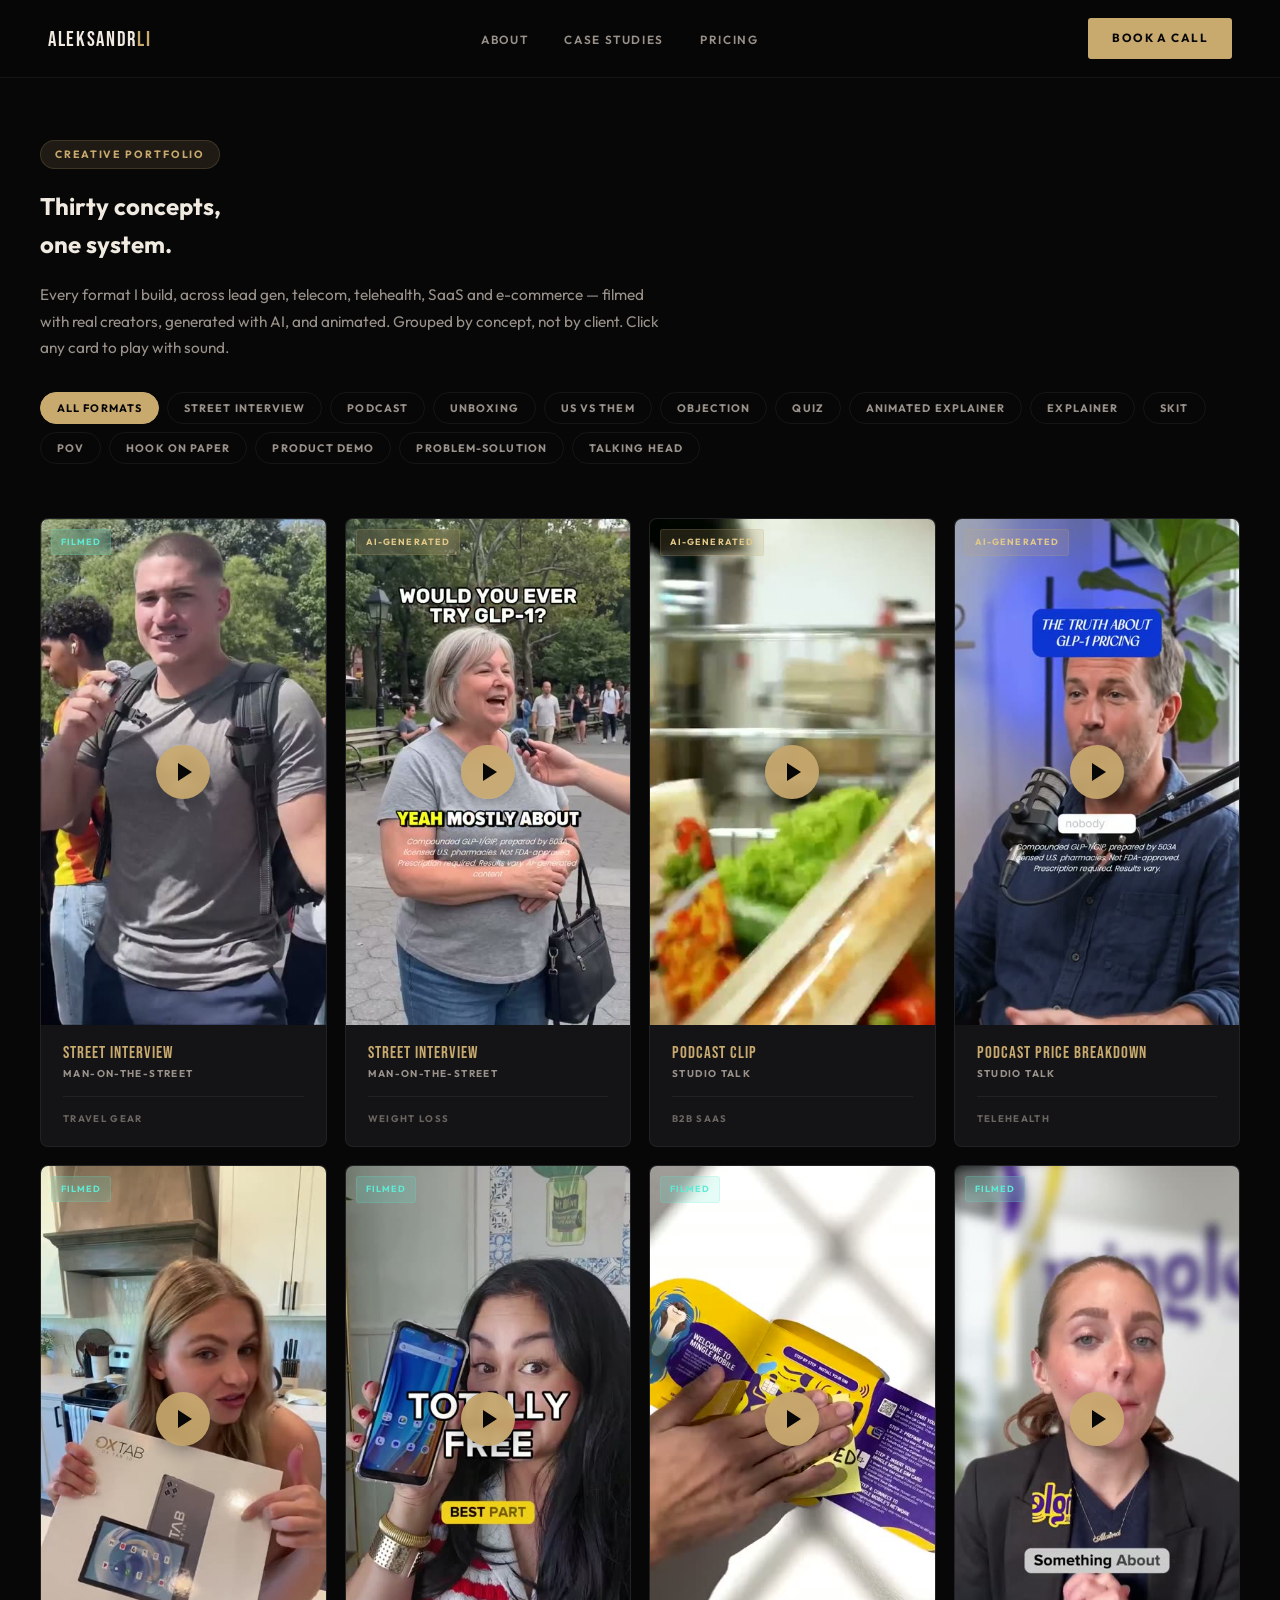
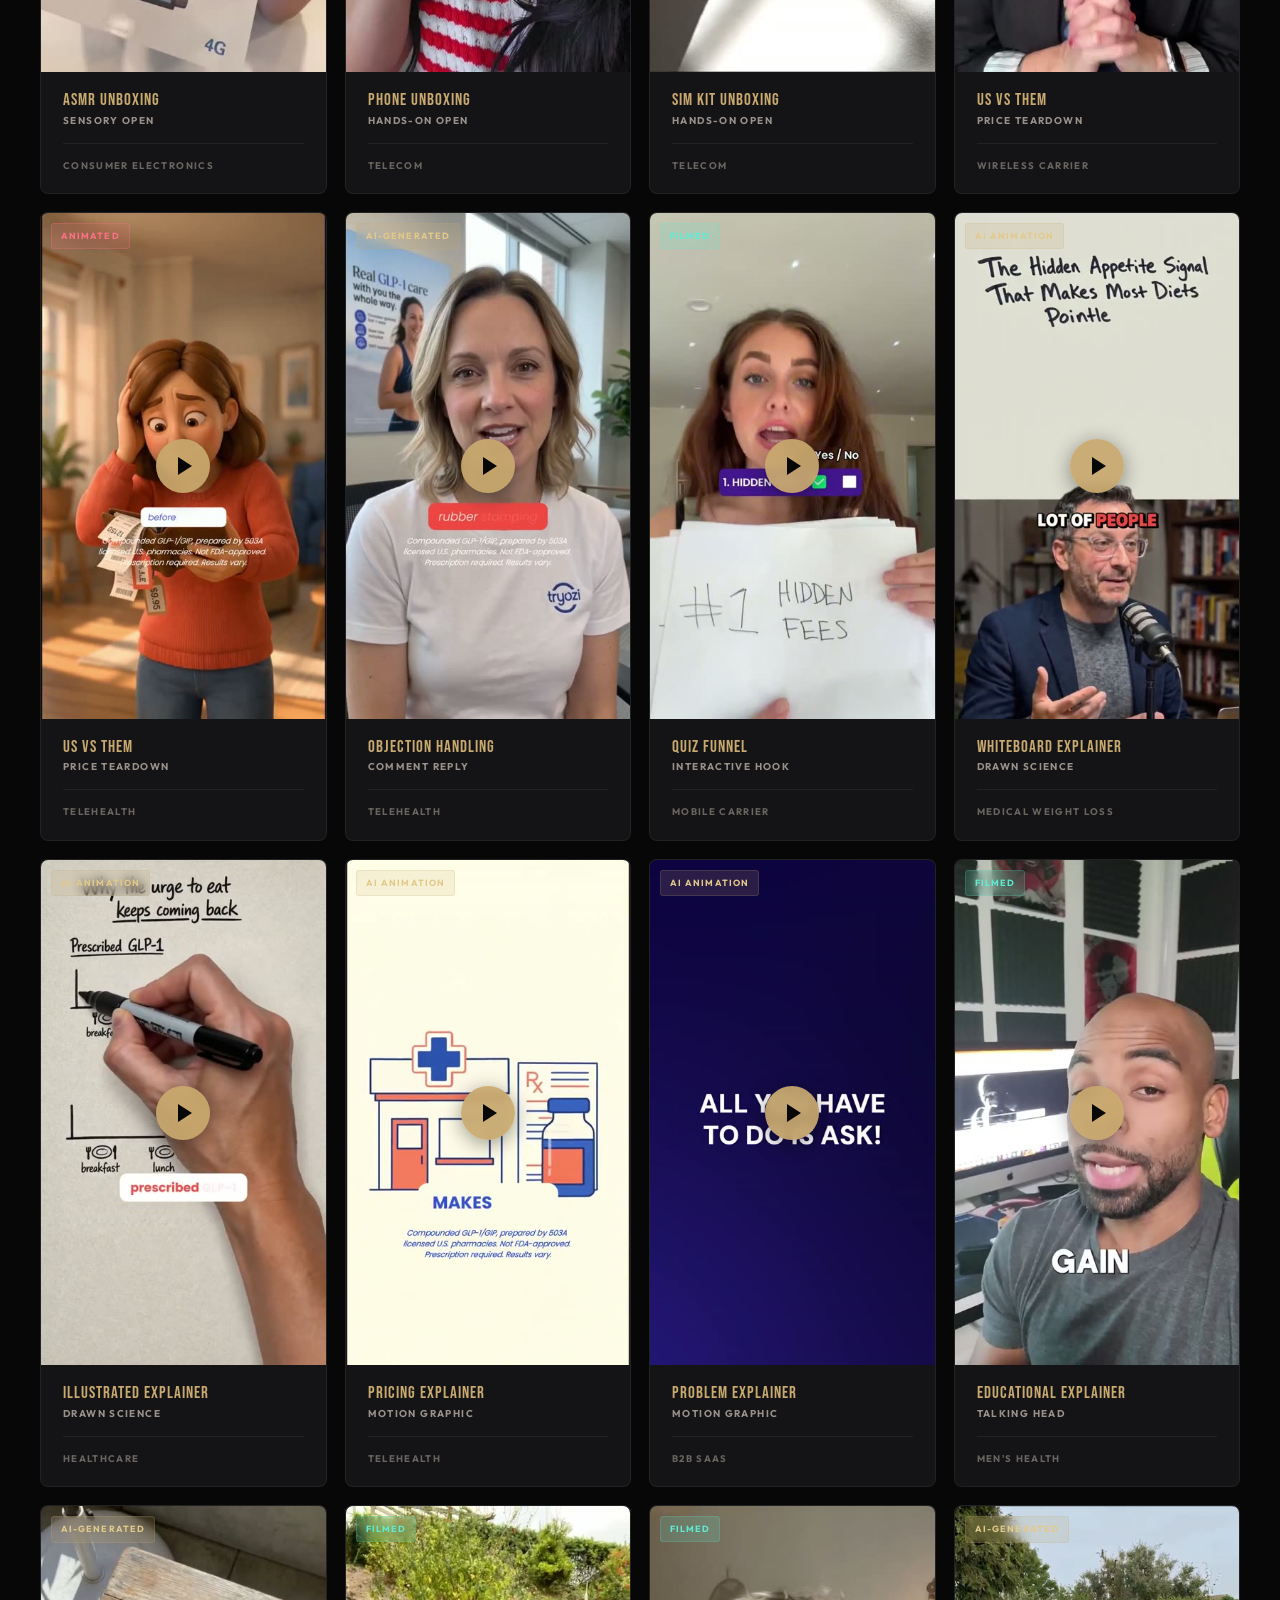
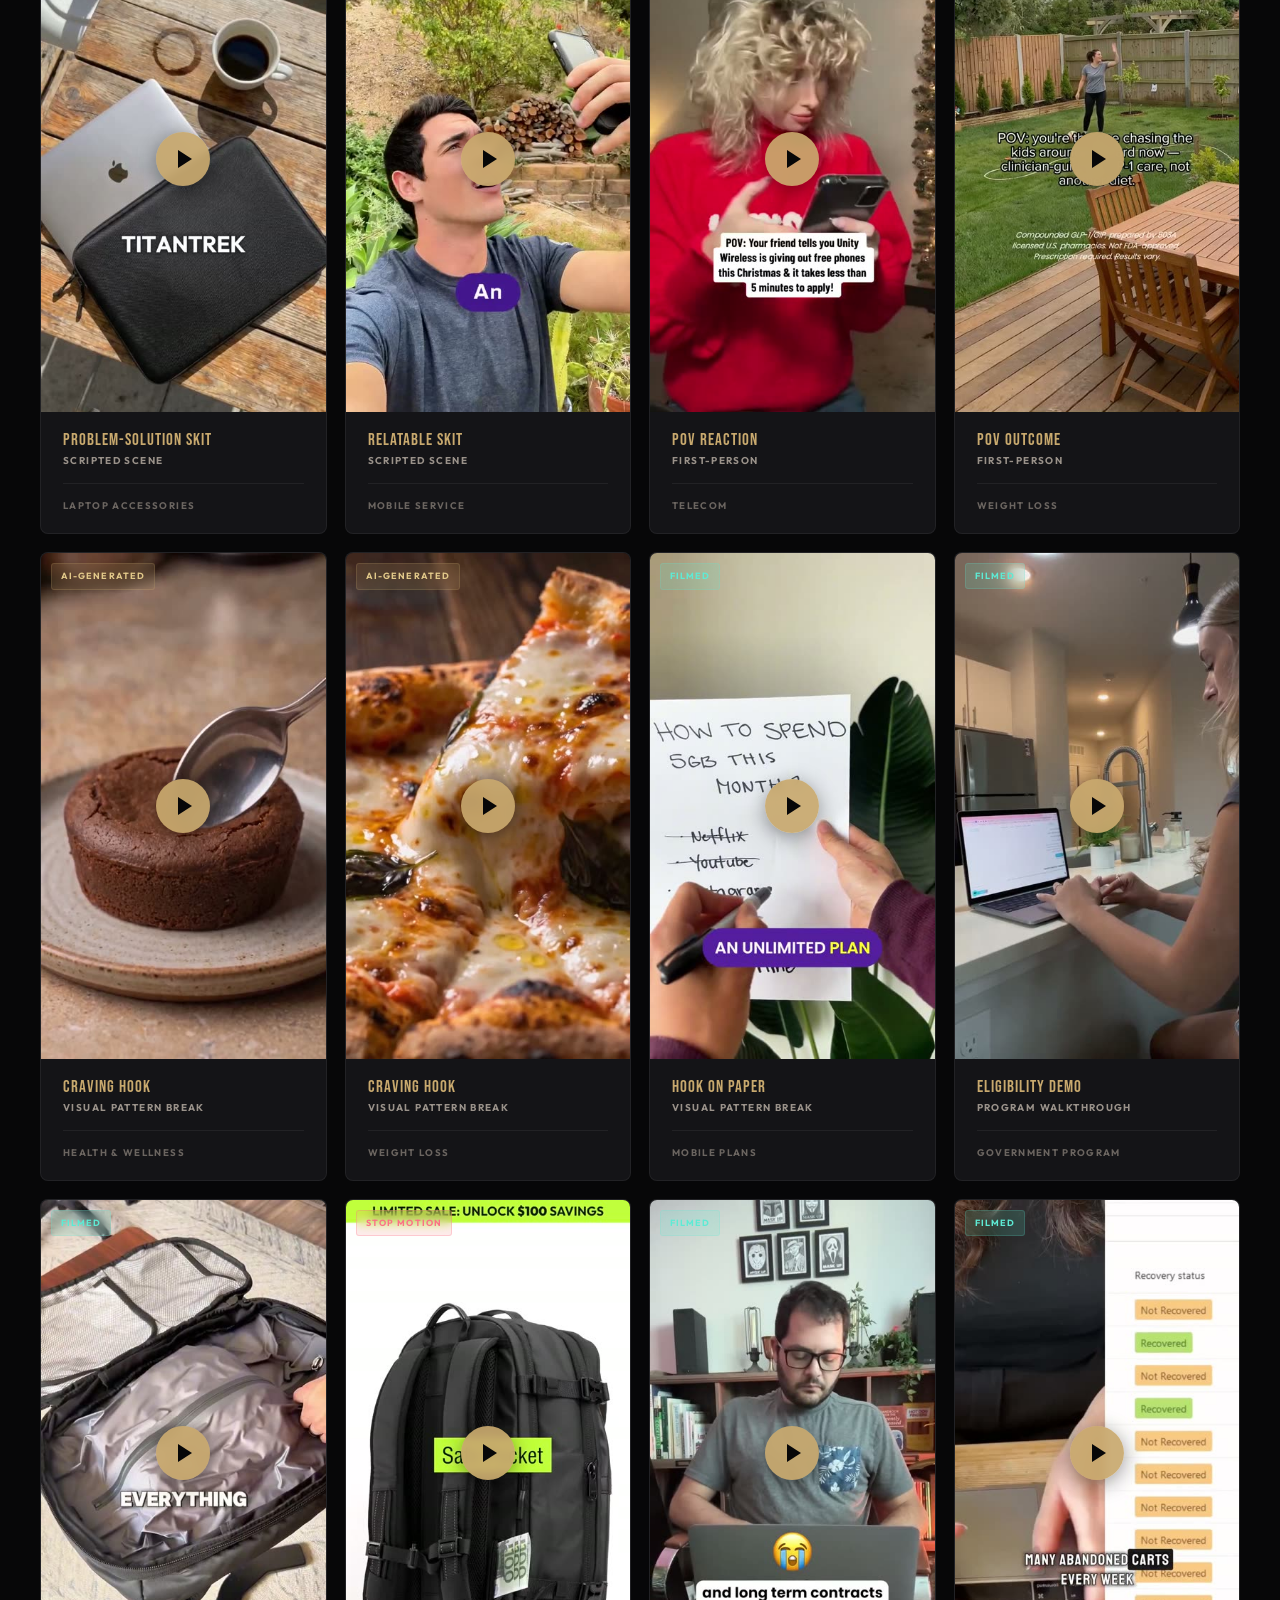
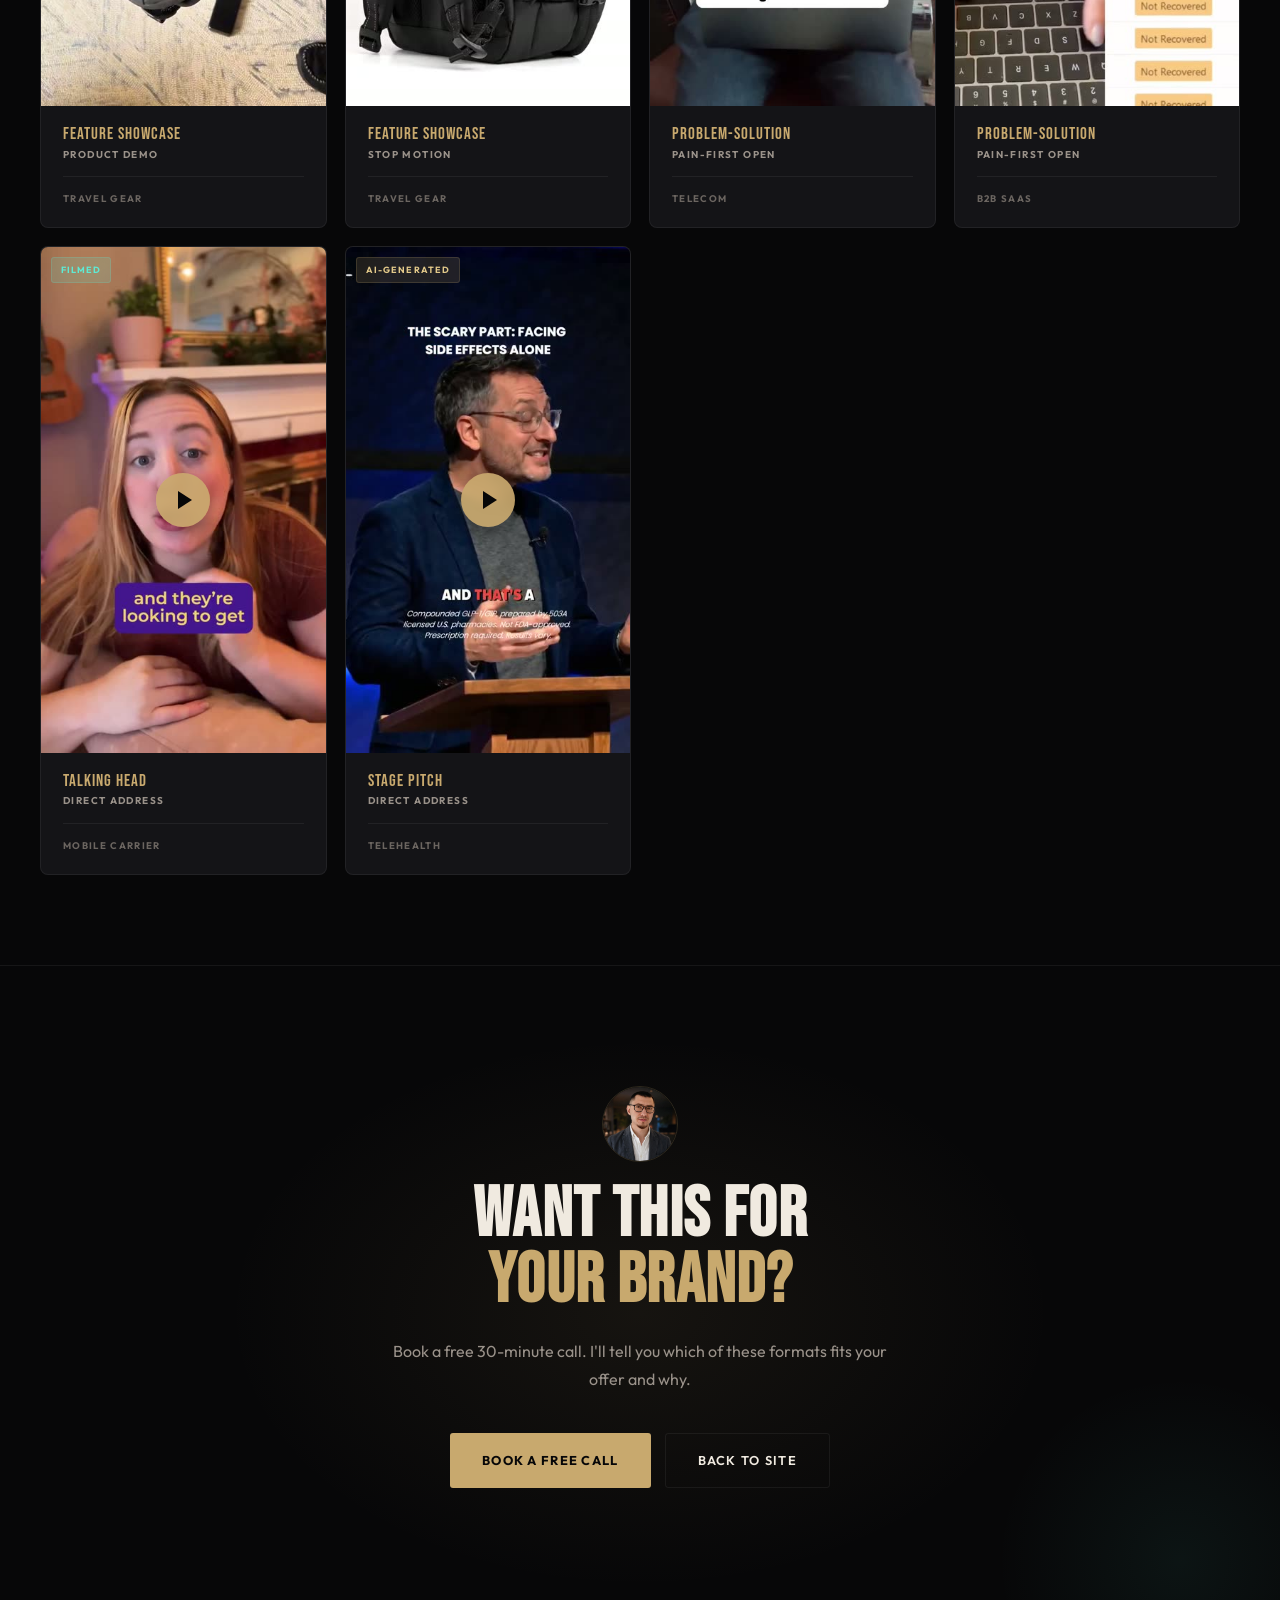
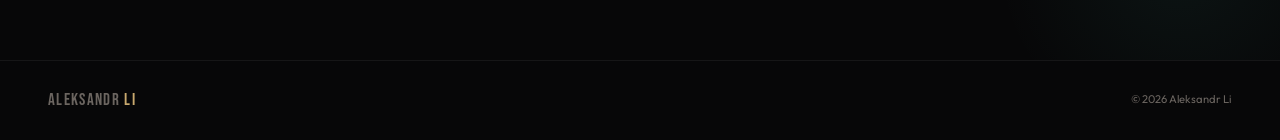
==== commit 95f72c76: "Fill in the last five production badges Craving Hook pair is AI-generated; Hook on Paper, the eligib" ====
--- a/portfolio-9d4f7a/index.html
+++ b/portfolio-9d4f7a/index.html
@@ -297,7 +297,7 @@
   <div class="cv-media">
     <video src="videos/portfolio/p21_hook_craving_a.mp4" poster="images/posters/p21_hook_craving_a.jpg" muted playsinline preload="none"></video>
     <div class="cv-play"></div>
-    <span class="pfbadge unk">Production</span>
+    <span class="pfbadge ai">AI-Generated</span>
   </div>
   <div class="cv-info">
     <span class="cv-metric">Craving Hook</span>
@@ -309,7 +309,7 @@
   <div class="cv-media">
     <video src="videos/portfolio/p22_hook_craving_b.mp4" poster="images/posters/p22_hook_craving_b.jpg" muted playsinline preload="none"></video>
     <div class="cv-play"></div>
-    <span class="pfbadge unk">Production</span>
+    <span class="pfbadge ai">AI-Generated</span>
   </div>
   <div class="cv-info">
     <span class="cv-metric">Craving Hook</span>
@@ -321,7 +321,7 @@
   <div class="cv-media">
     <video src="videos/portfolio/p23_hook_on_paper.mp4" poster="images/posters/p23_hook_on_paper.jpg" muted playsinline preload="none"></video>
     <div class="cv-play"></div>
-    <span class="pfbadge unk">Production</span>
+    <span class="pfbadge filmed">Filmed</span>
   </div>
   <div class="cv-info">
     <span class="cv-metric">Hook on Paper</span>
@@ -333,7 +333,7 @@
   <div class="cv-media">
     <video src="videos/portfolio/p24_demo_free_tablet.mp4" poster="images/posters/p24_demo_free_tablet.jpg" muted playsinline preload="none"></video>
     <div class="cv-play"></div>
-    <span class="pfbadge unk">Production</span>
+    <span class="pfbadge filmed">Filmed</span>
   </div>
   <div class="cv-info">
     <span class="cv-metric">Eligibility Demo</span>
@@ -345,7 +345,7 @@
   <div class="cv-media">
     <video src="videos/portfolio/p25_demo_backpack.mp4" poster="images/posters/p25_demo_backpack.jpg" muted playsinline preload="none"></video>
     <div class="cv-play"></div>
-    <span class="pfbadge unk">Production</span>
+    <span class="pfbadge filmed">Filmed</span>
   </div>
   <div class="cv-info">
     <span class="cv-metric">Feature Showcase</span>
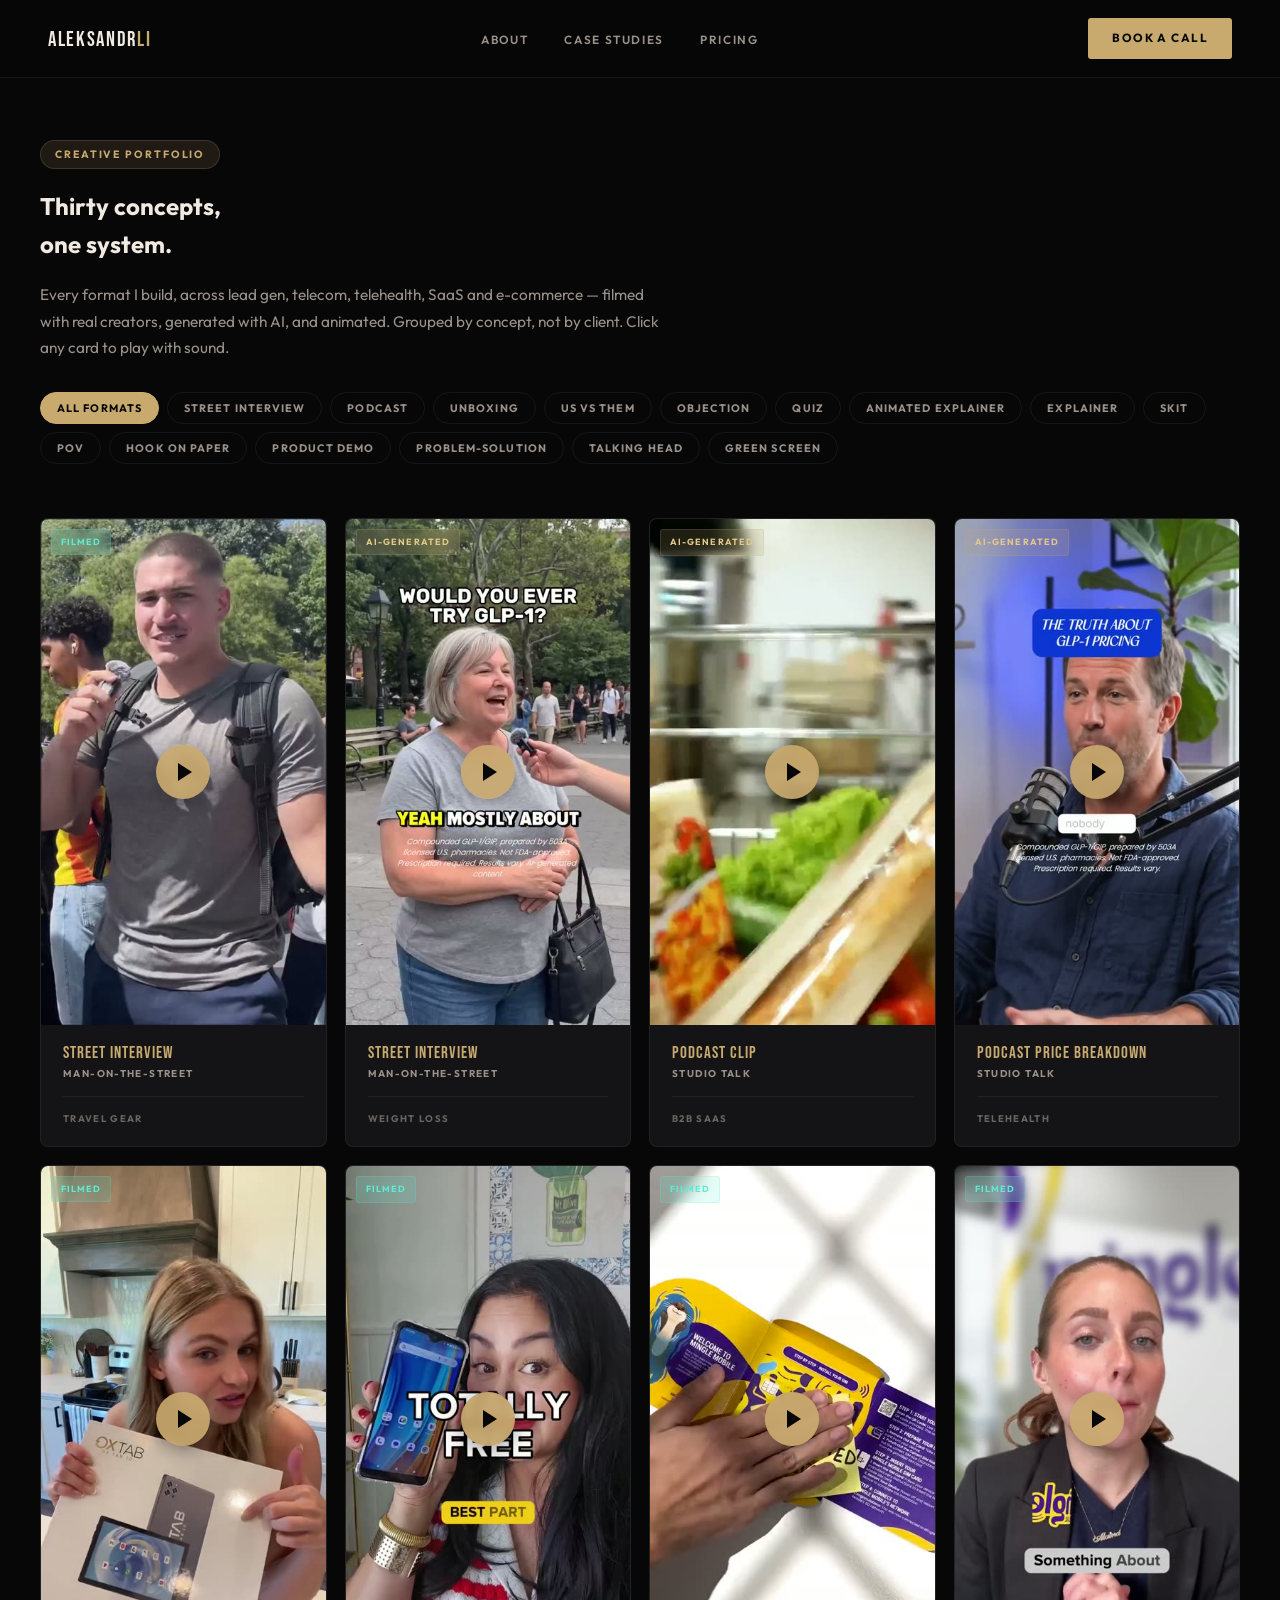
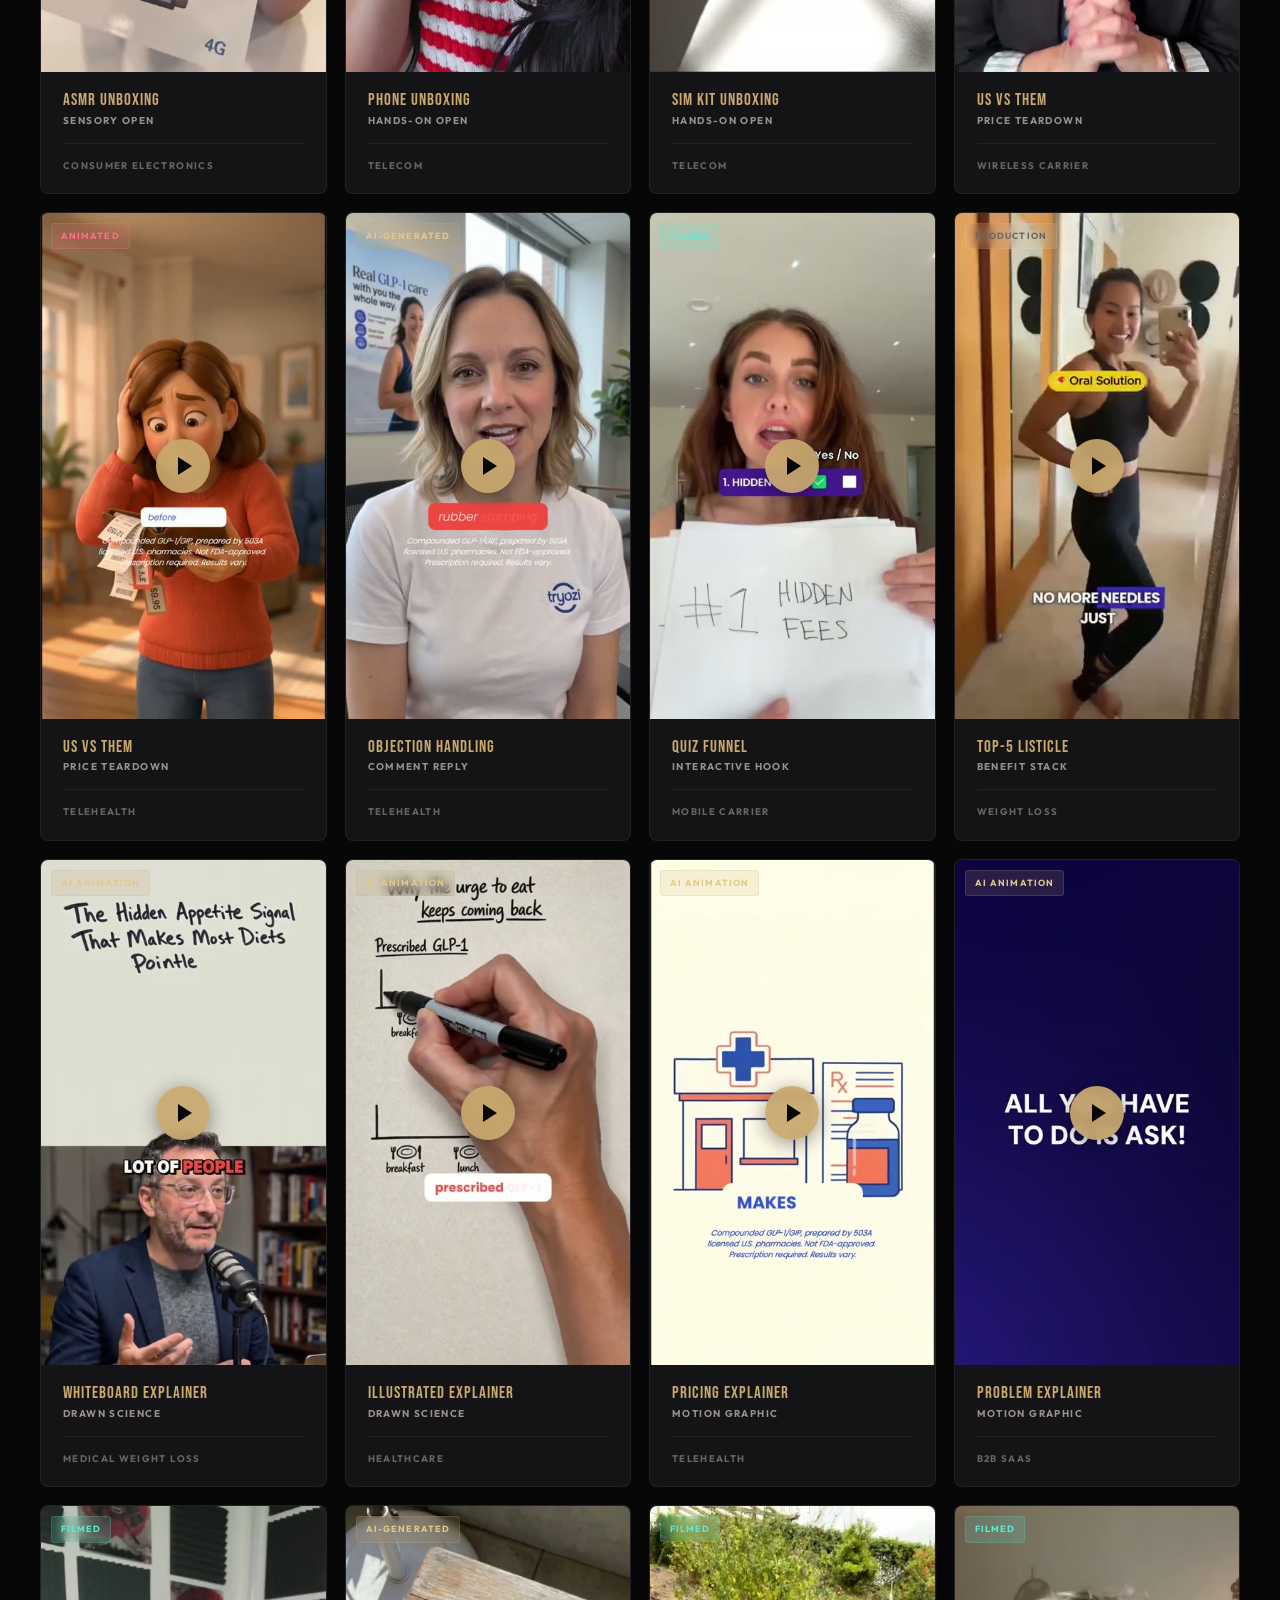
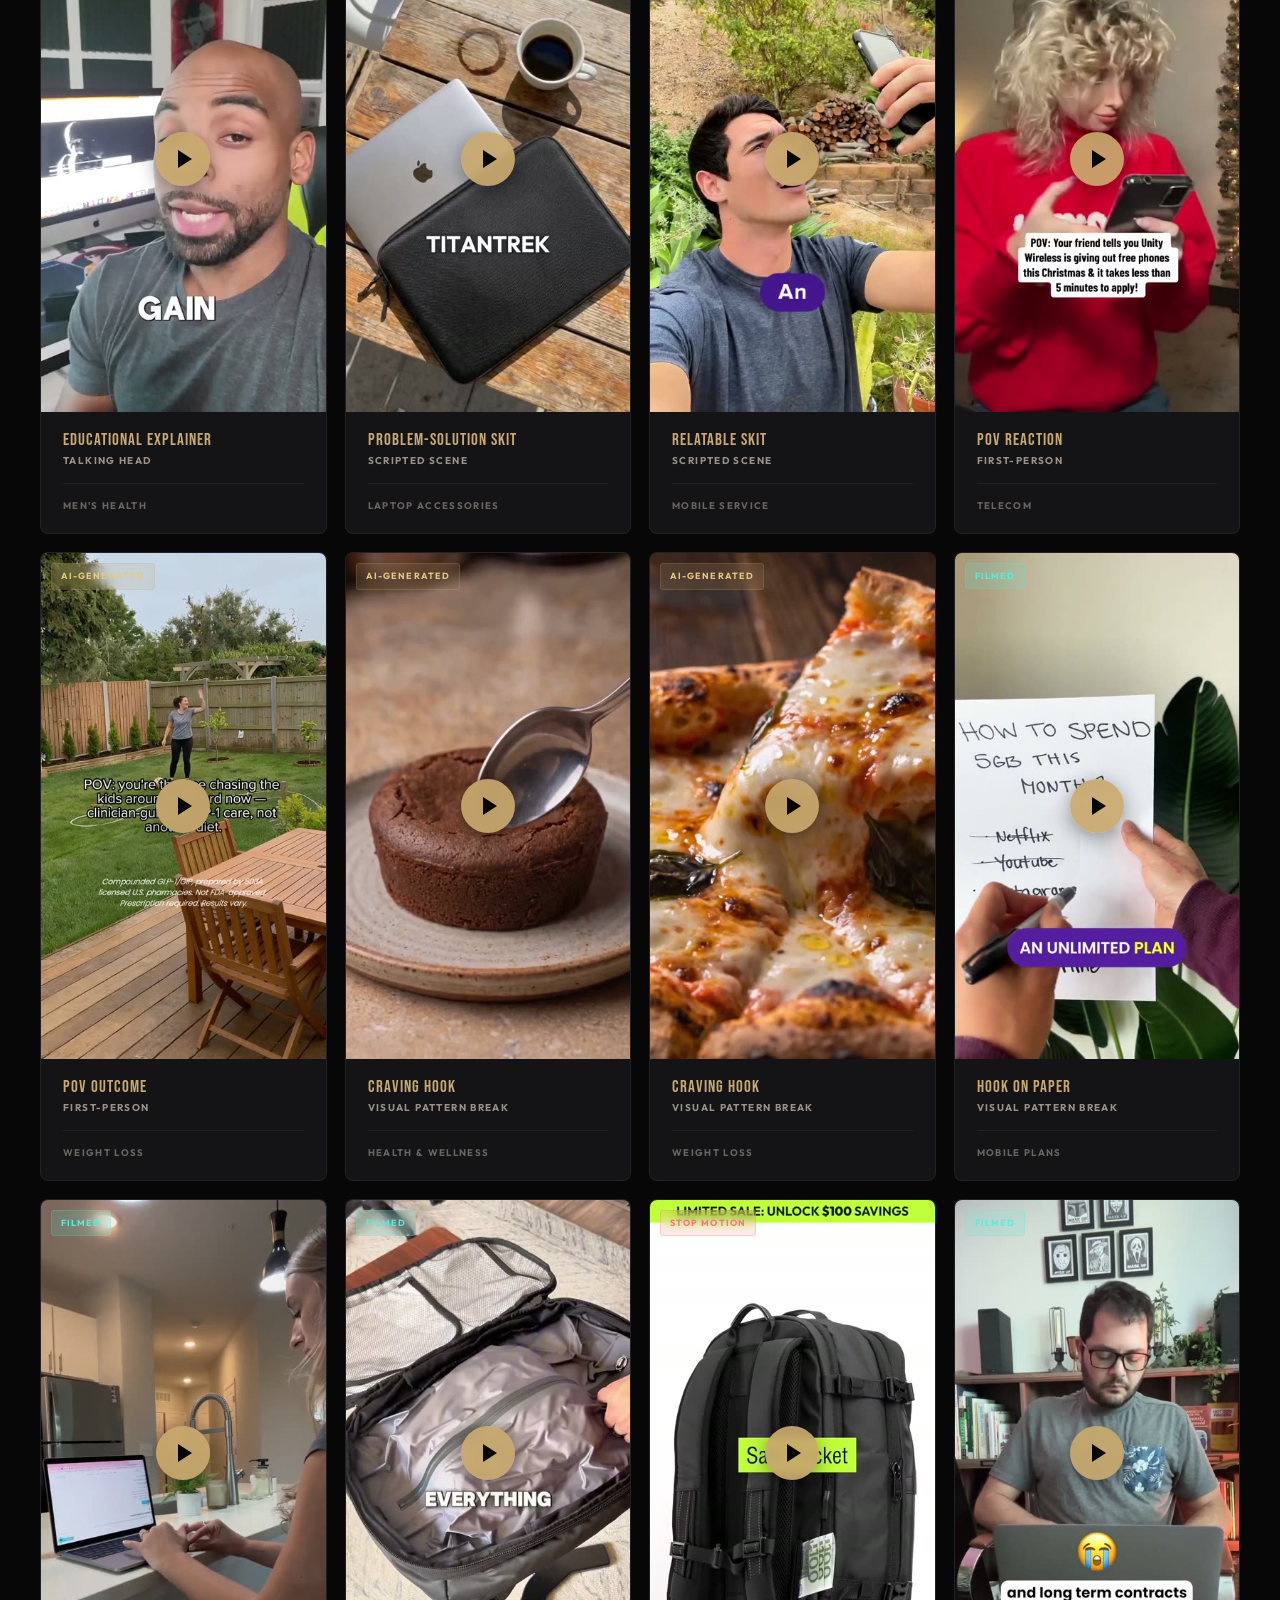
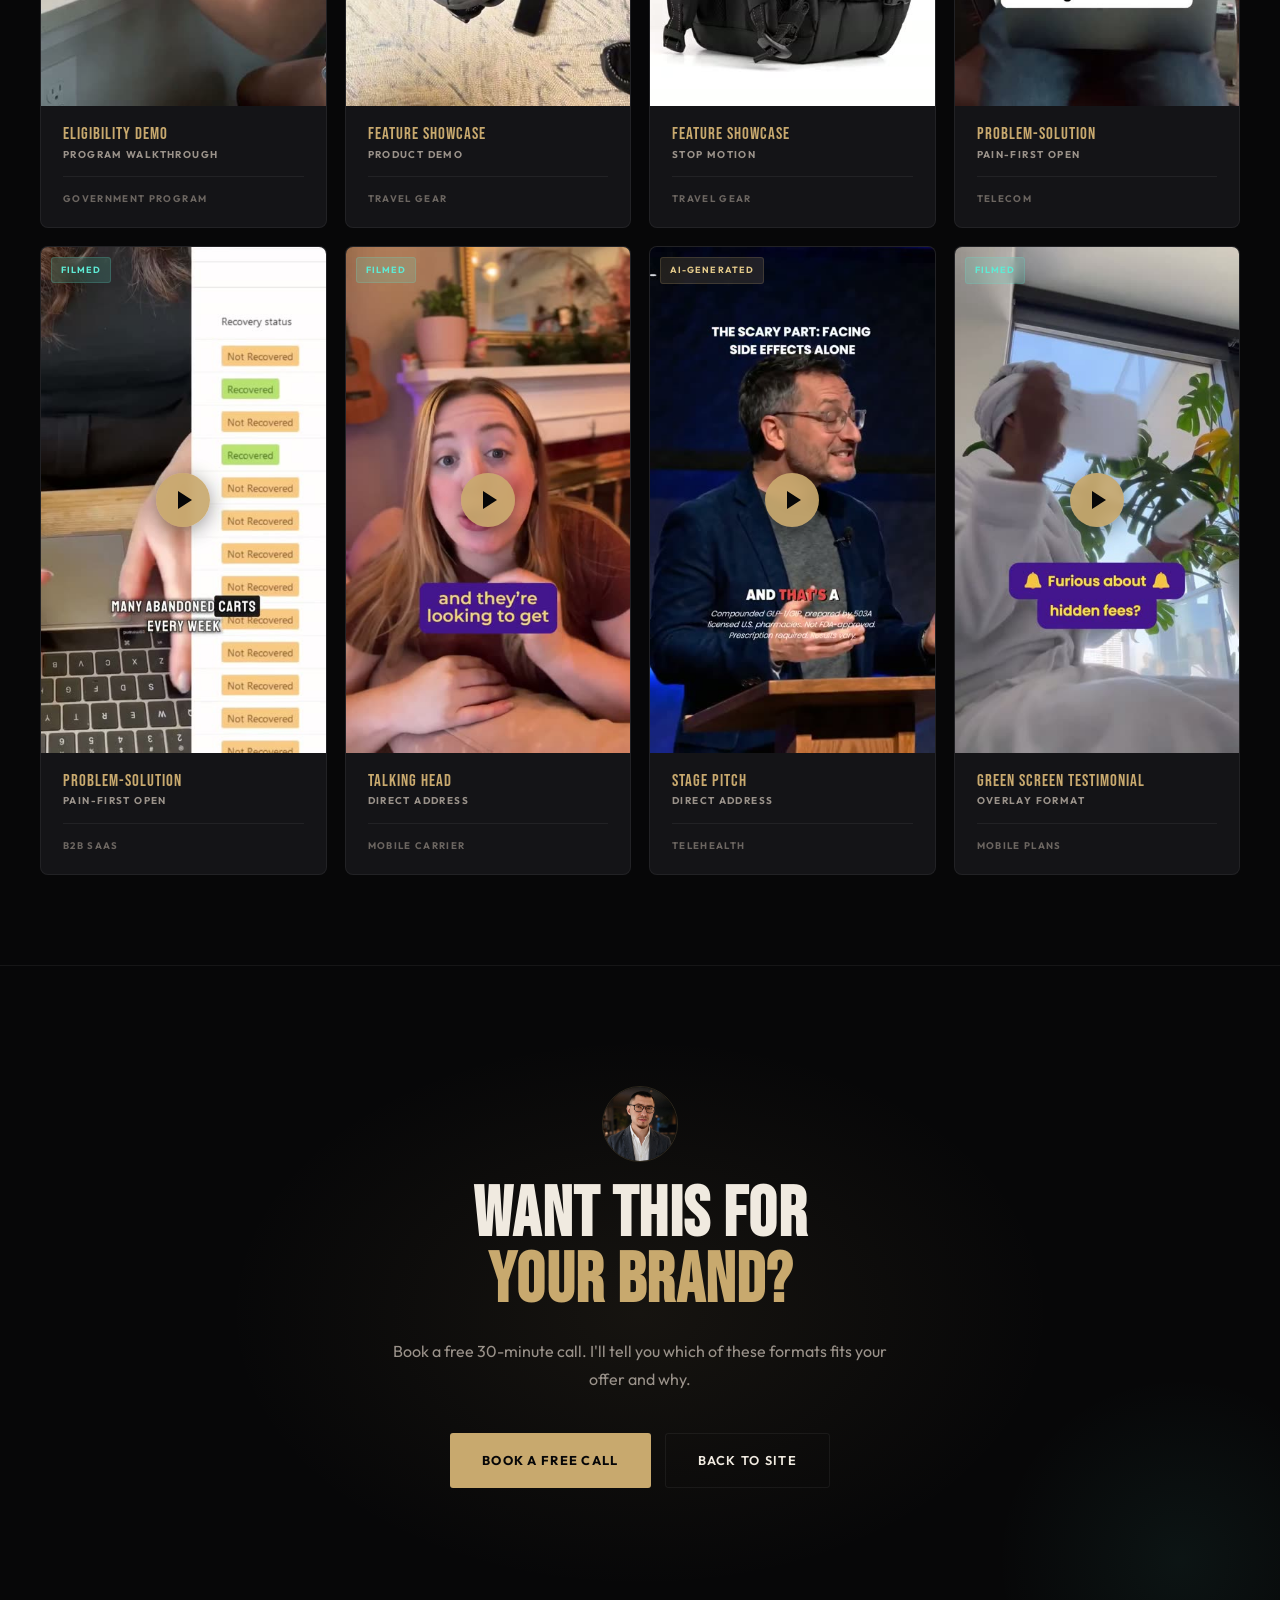
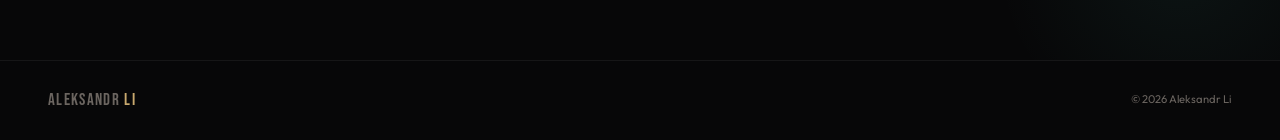
==== commit 2ccbf2d7: "Add green screen and listicle formats; last row now fills Both additions close real gaps rather than" ====
--- a/portfolio-9d4f7a/index.html
+++ b/portfolio-9d4f7a/index.html
@@ -46,7 +46,8 @@
 <button class="pfchip" data-f="Hook on Paper">Hook on Paper</button>
 <button class="pfchip" data-f="Product Demo">Product Demo</button>
 <button class="pfchip" data-f="Problem-Solution">Problem-Solution</button>
-<button class="pfchip" data-f="Talking Head">Talking Head</button></div>
+<button class="pfchip" data-f="Talking Head">Talking Head</button>
+<button class="pfchip" data-f="Green Screen">Green Screen</button></div>
   </div>
 </section>
 
@@ -185,6 +186,18 @@
     <span class="cv-tag">Mobile Carrier</span>
   </div>
 </div>
+<div class="cv-card text-metric pfcard" data-f="Quiz">
+  <div class="cv-media">
+    <video src="videos/portfolio/p31_listicle_top5.mp4" poster="images/posters/p31_listicle_top5.jpg" muted playsinline preload="none"></video>
+    <div class="cv-play"></div>
+    <span class="pfbadge unk">Production</span>
+  </div>
+  <div class="cv-info">
+    <span class="cv-metric">Top-5 Listicle</span>
+    <span class="cv-metric-lbl">Benefit Stack</span>
+    <span class="cv-tag">Weight Loss</span>
+  </div>
+</div>
 <div class="cv-card text-metric pfcard" data-f="Animated Explainer">
   <div class="cv-media">
     <video src="videos/portfolio/p12_whiteboard_appetite.mp4" poster="images/posters/p12_whiteboard_appetite.jpg" muted playsinline preload="none"></video>
@@ -411,6 +424,18 @@
     <span class="cv-metric">Stage Pitch</span>
     <span class="cv-metric-lbl">Direct Address</span>
     <span class="cv-tag">Telehealth</span>
+  </div>
+</div>
+<div class="cv-card text-metric pfcard" data-f="Green Screen">
+  <div class="cv-media">
+    <video src="videos/portfolio/p32_green_screen.mp4" poster="images/posters/p32_green_screen.jpg" muted playsinline preload="none"></video>
+    <div class="cv-play"></div>
+    <span class="pfbadge filmed">Filmed</span>
+  </div>
+  <div class="cv-info">
+    <span class="cv-metric">Green Screen Testimonial</span>
+    <span class="cv-metric-lbl">Overlay Format</span>
+    <span class="cv-tag">Mobile Plans</span>
   </div>
 </div>
     </div>
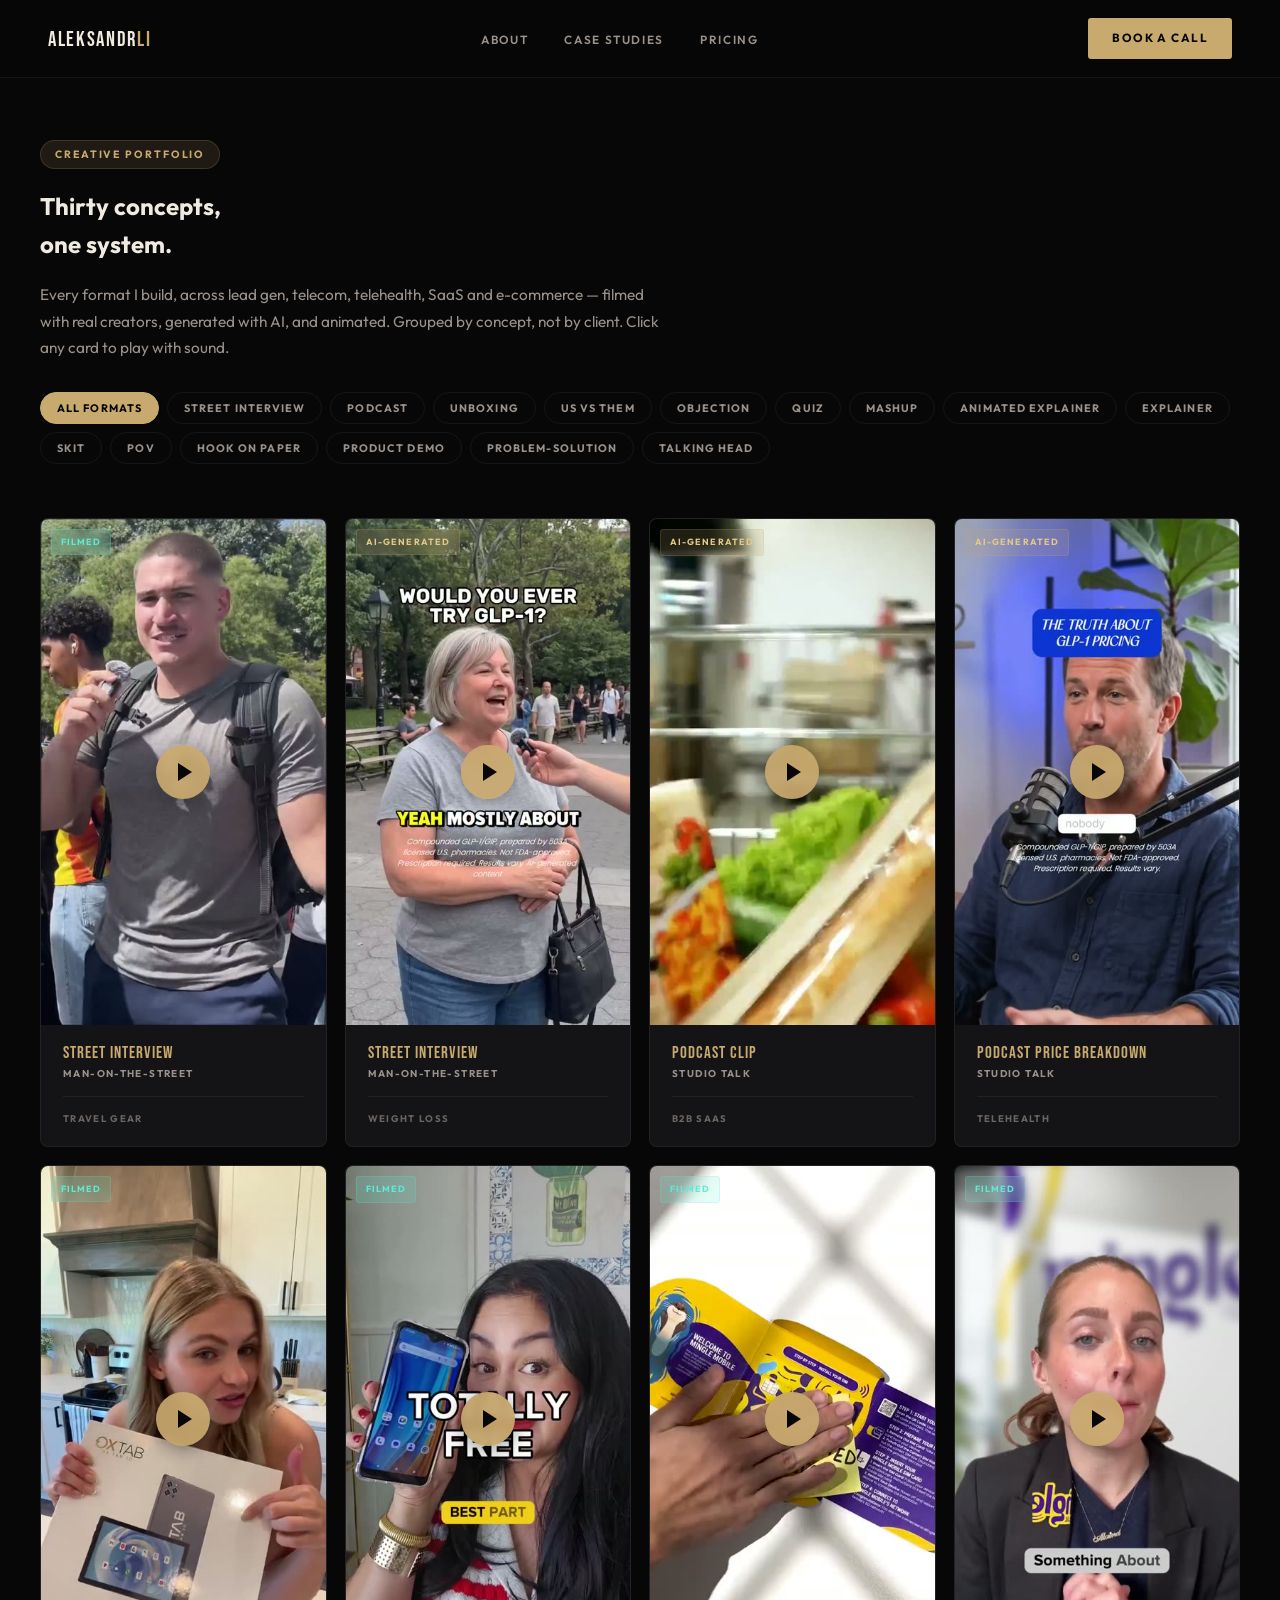
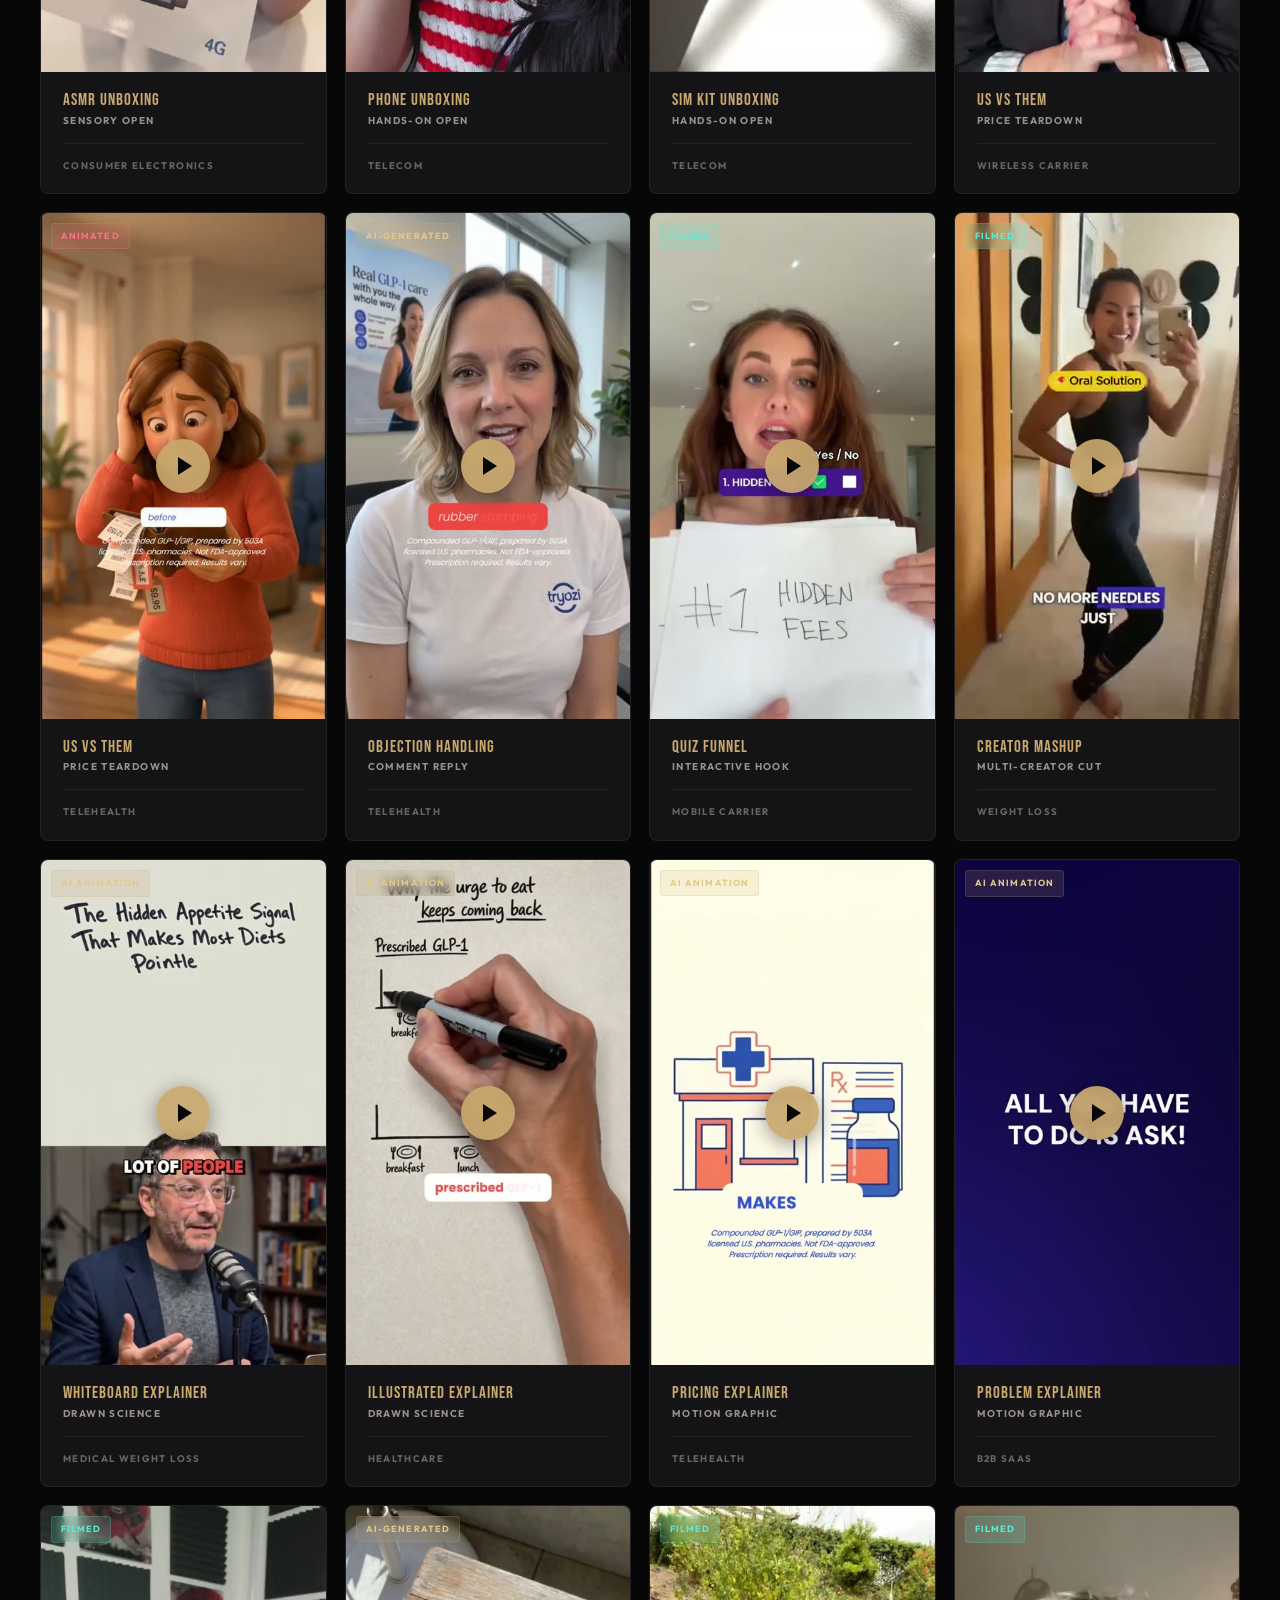
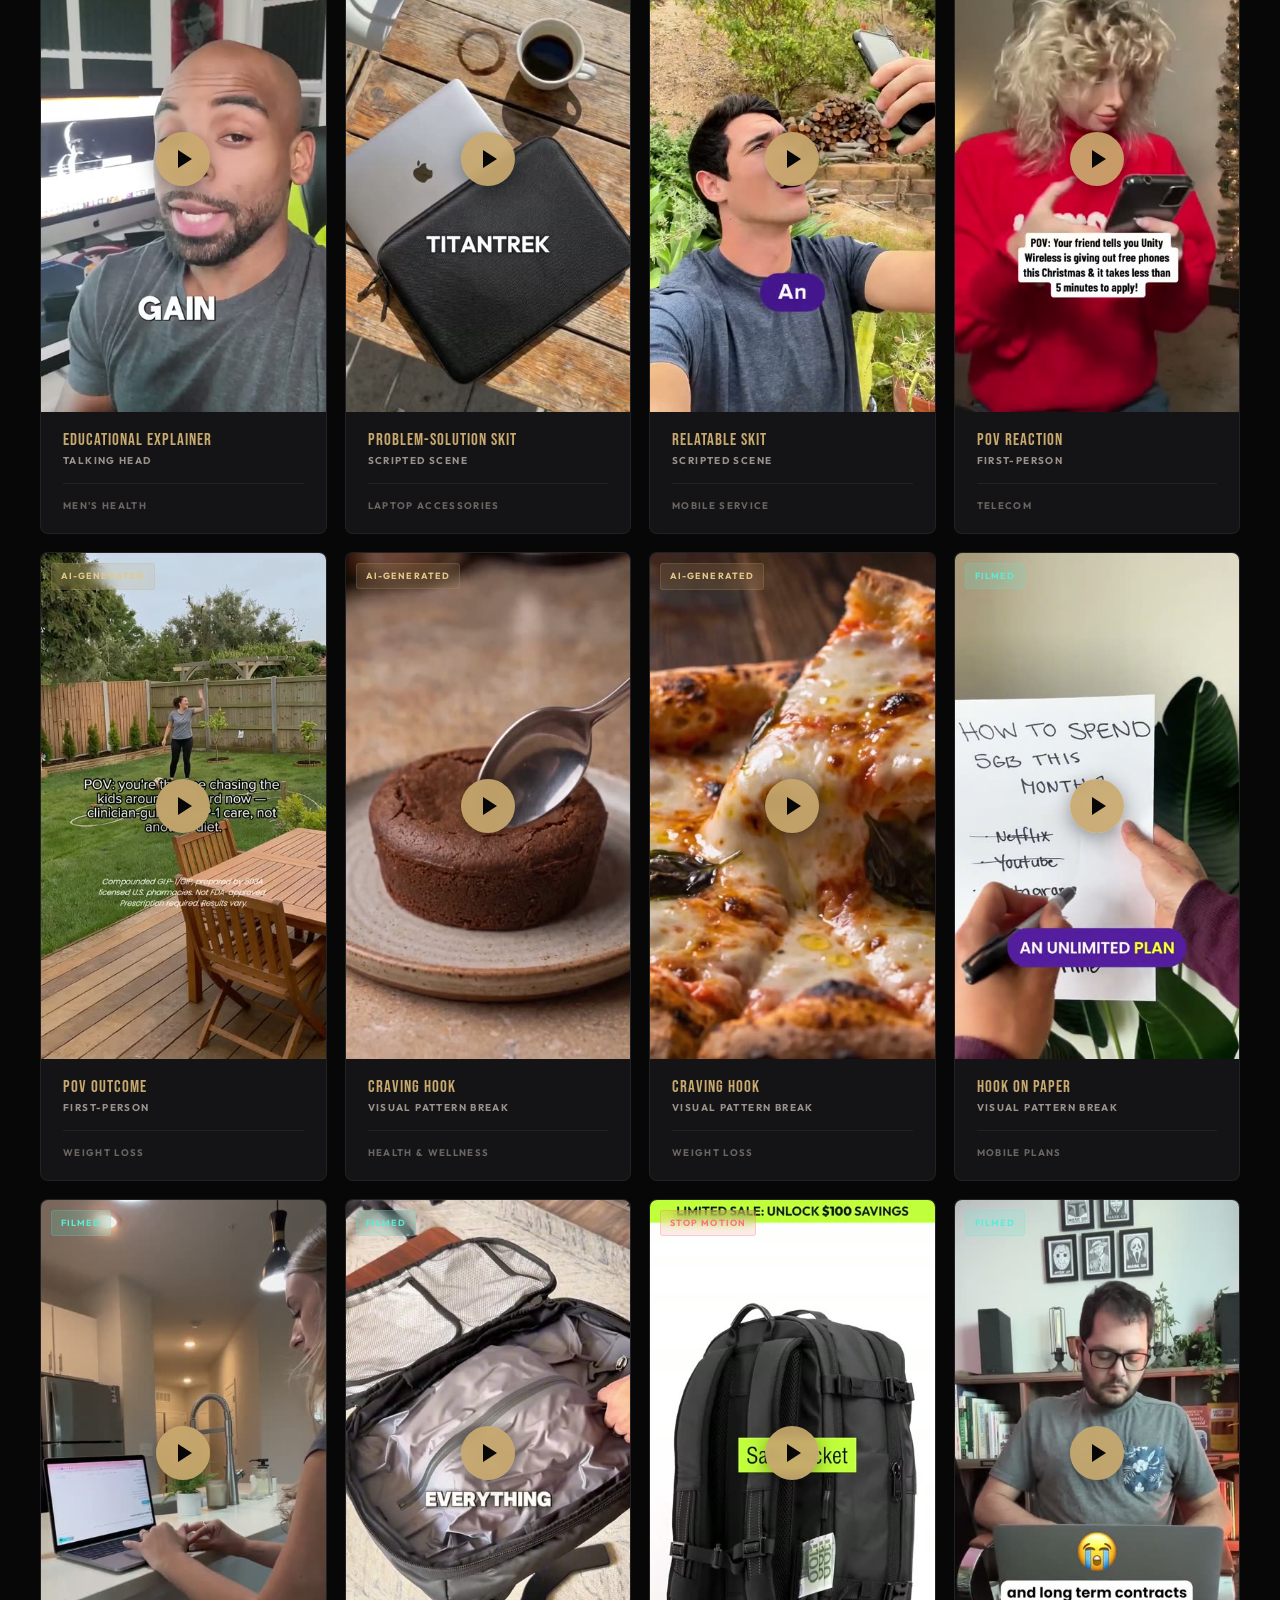
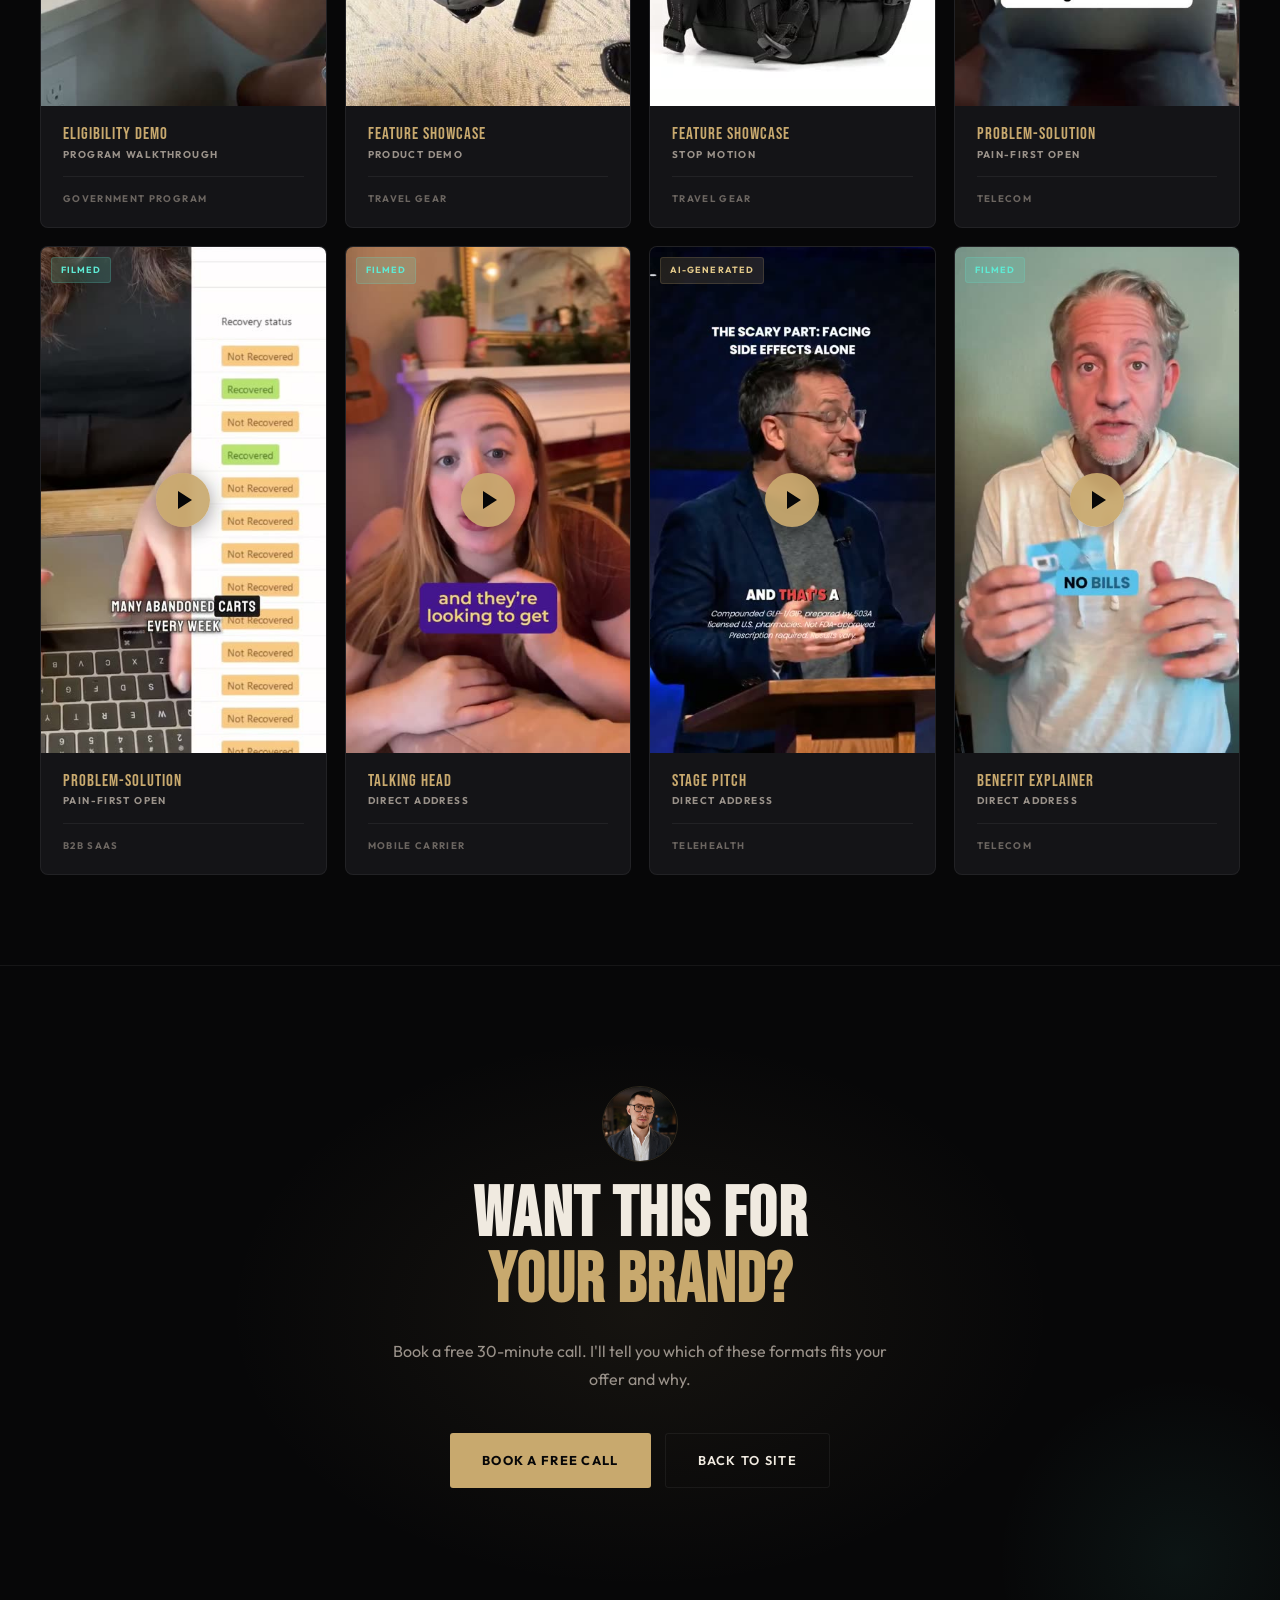
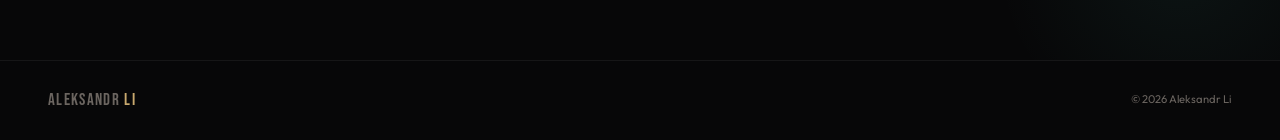
==== commit 39cc59e8: "Relabel the mashup, swap green screen for an older creator FH is real footage cutting several creato" ====
--- a/portfolio-9d4f7a/index.html
+++ b/portfolio-9d4f7a/index.html
@@ -39,6 +39,7 @@
 <button class="pfchip" data-f="Us vs Them">Us vs Them</button>
 <button class="pfchip" data-f="Objection">Objection</button>
 <button class="pfchip" data-f="Quiz">Quiz</button>
+<button class="pfchip" data-f="Mashup">Mashup</button>
 <button class="pfchip" data-f="Animated Explainer">Animated Explainer</button>
 <button class="pfchip" data-f="Explainer">Explainer</button>
 <button class="pfchip" data-f="Skit">Skit</button>
@@ -46,8 +47,7 @@
 <button class="pfchip" data-f="Hook on Paper">Hook on Paper</button>
 <button class="pfchip" data-f="Product Demo">Product Demo</button>
 <button class="pfchip" data-f="Problem-Solution">Problem-Solution</button>
-<button class="pfchip" data-f="Talking Head">Talking Head</button>
-<button class="pfchip" data-f="Green Screen">Green Screen</button></div>
+<button class="pfchip" data-f="Talking Head">Talking Head</button></div>
   </div>
 </section>
 
@@ -186,15 +186,15 @@
     <span class="cv-tag">Mobile Carrier</span>
   </div>
 </div>
-<div class="cv-card text-metric pfcard" data-f="Quiz">
-  <div class="cv-media">
-    <video src="videos/portfolio/p31_listicle_top5.mp4" poster="images/posters/p31_listicle_top5.jpg" muted playsinline preload="none"></video>
-    <div class="cv-play"></div>
-    <span class="pfbadge unk">Production</span>
-  </div>
-  <div class="cv-info">
-    <span class="cv-metric">Top-5 Listicle</span>
-    <span class="cv-metric-lbl">Benefit Stack</span>
+<div class="cv-card text-metric pfcard" data-f="Mashup">
+  <div class="cv-media">
+    <video src="videos/portfolio/p31_mashup.mp4" poster="images/posters/p31_mashup.jpg" muted playsinline preload="none"></video>
+    <div class="cv-play"></div>
+    <span class="pfbadge filmed">Filmed</span>
+  </div>
+  <div class="cv-info">
+    <span class="cv-metric">Creator Mashup</span>
+    <span class="cv-metric-lbl">Multi-Creator Cut</span>
     <span class="cv-tag">Weight Loss</span>
   </div>
 </div>
@@ -426,16 +426,16 @@
     <span class="cv-tag">Telehealth</span>
   </div>
 </div>
-<div class="cv-card text-metric pfcard" data-f="Green Screen">
-  <div class="cv-media">
-    <video src="videos/portfolio/p32_green_screen.mp4" poster="images/posters/p32_green_screen.jpg" muted playsinline preload="none"></video>
-    <div class="cv-play"></div>
-    <span class="pfbadge filmed">Filmed</span>
-  </div>
-  <div class="cv-info">
-    <span class="cv-metric">Green Screen Testimonial</span>
-    <span class="cv-metric-lbl">Overlay Format</span>
-    <span class="cv-tag">Mobile Plans</span>
+<div class="cv-card text-metric pfcard" data-f="Talking Head">
+  <div class="cv-media">
+    <video src="videos/portfolio/p32_talking_head_benefits.mp4" poster="images/posters/p32_talking_head_benefits.jpg" muted playsinline preload="none"></video>
+    <div class="cv-play"></div>
+    <span class="pfbadge filmed">Filmed</span>
+  </div>
+  <div class="cv-info">
+    <span class="cv-metric">Benefit Explainer</span>
+    <span class="cv-metric-lbl">Direct Address</span>
+    <span class="cv-tag">Telecom</span>
   </div>
 </div>
     </div>
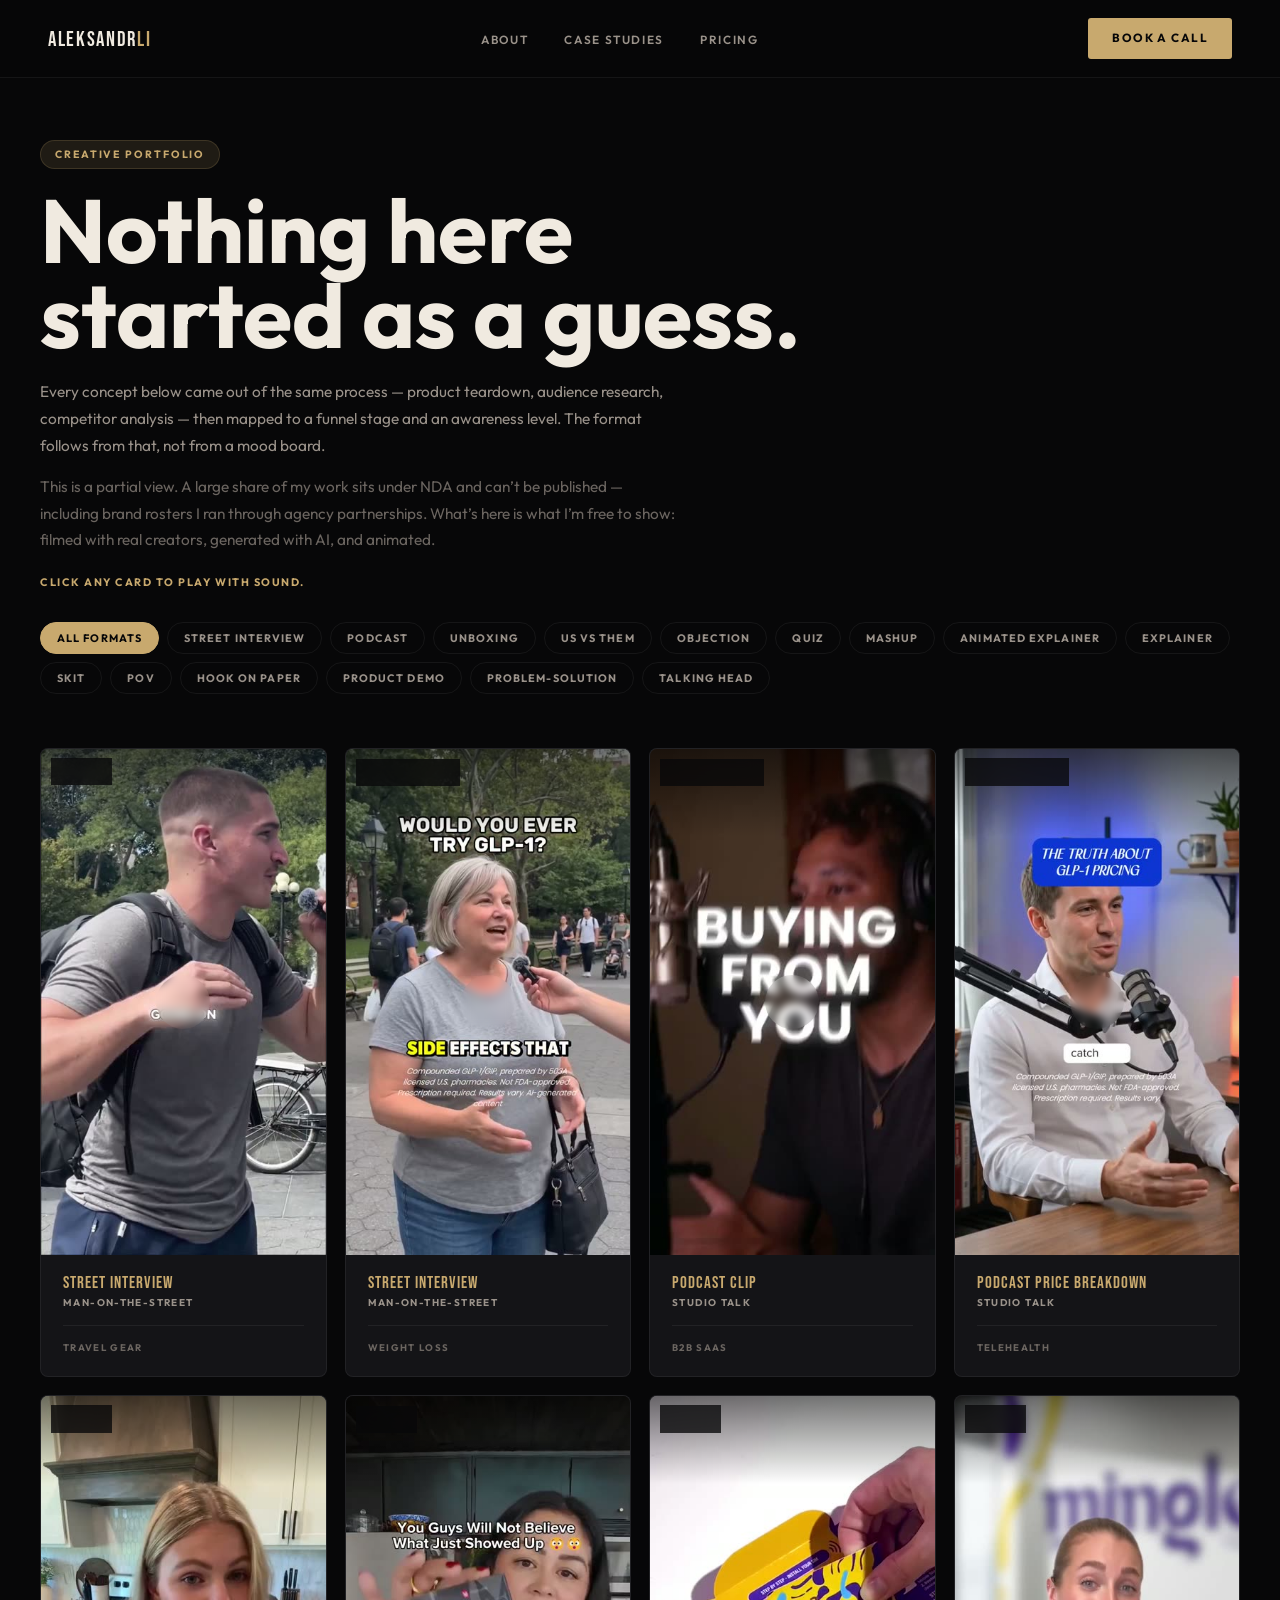
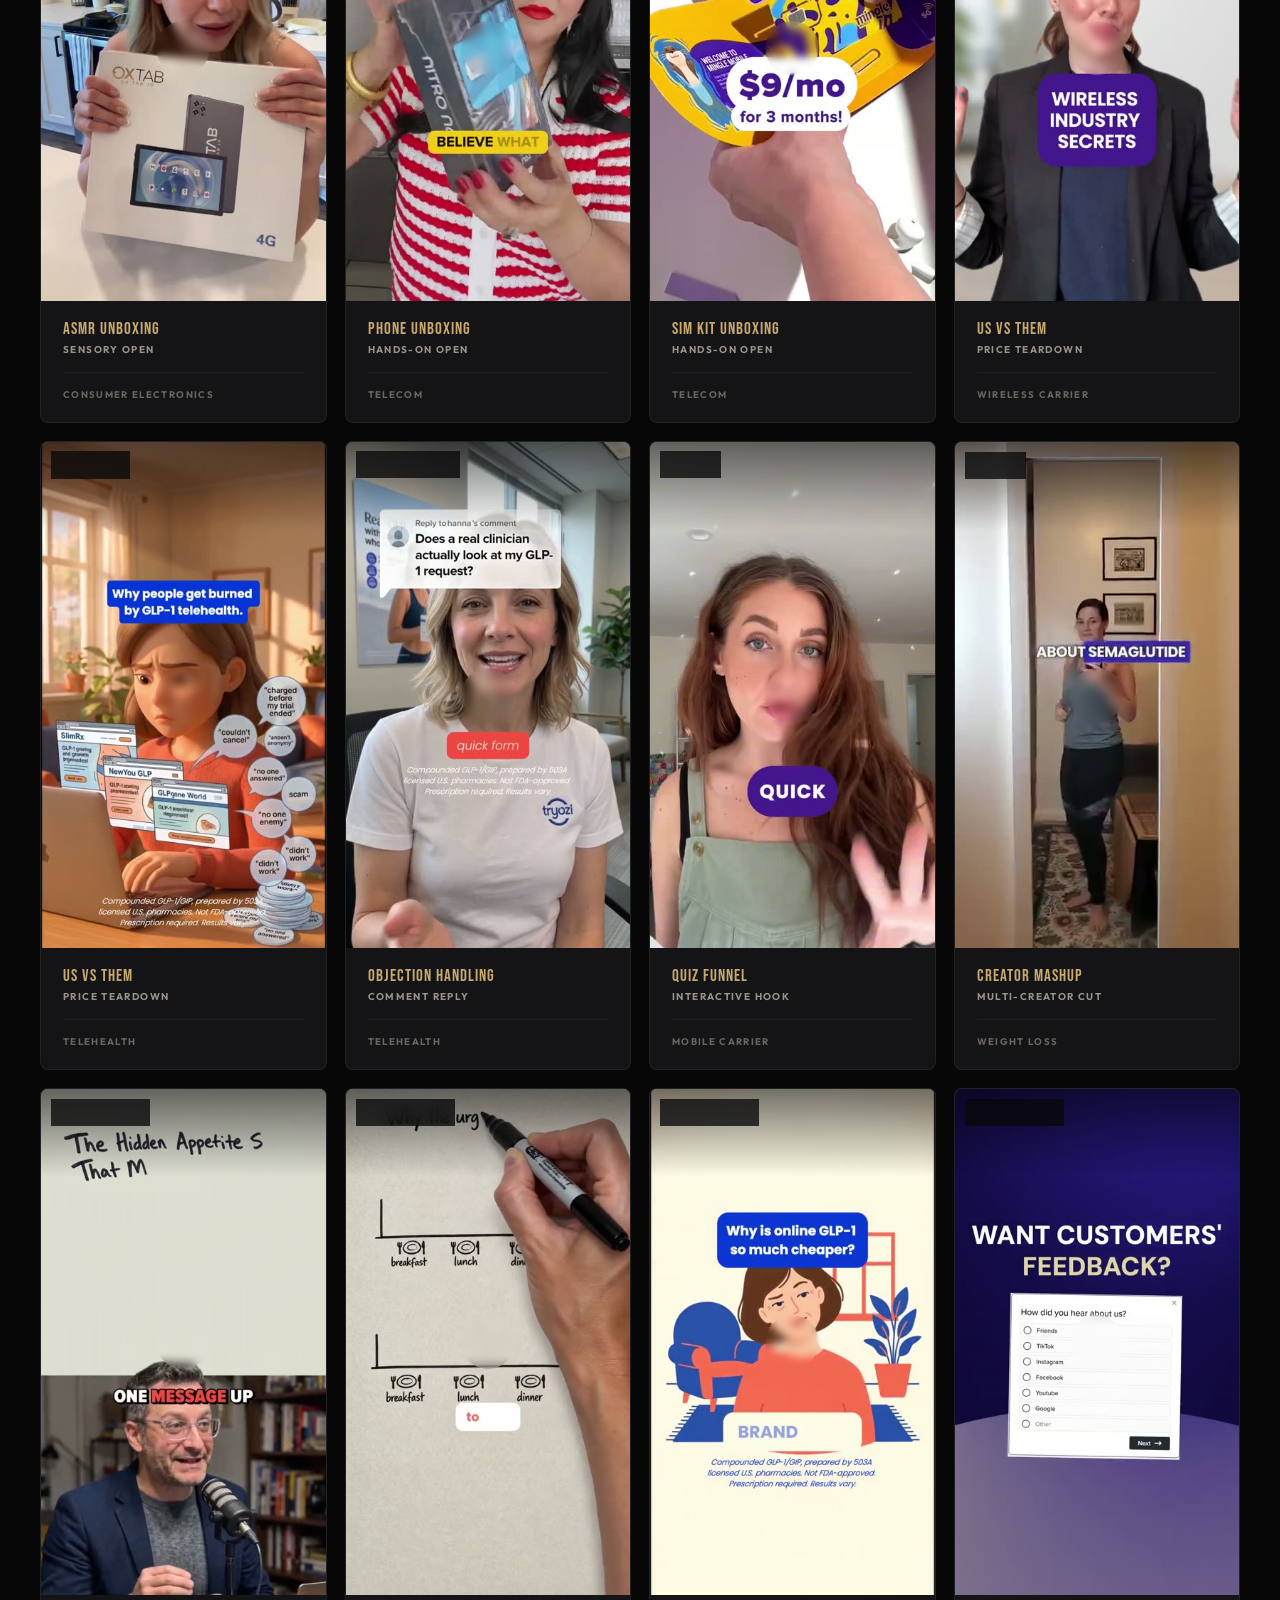
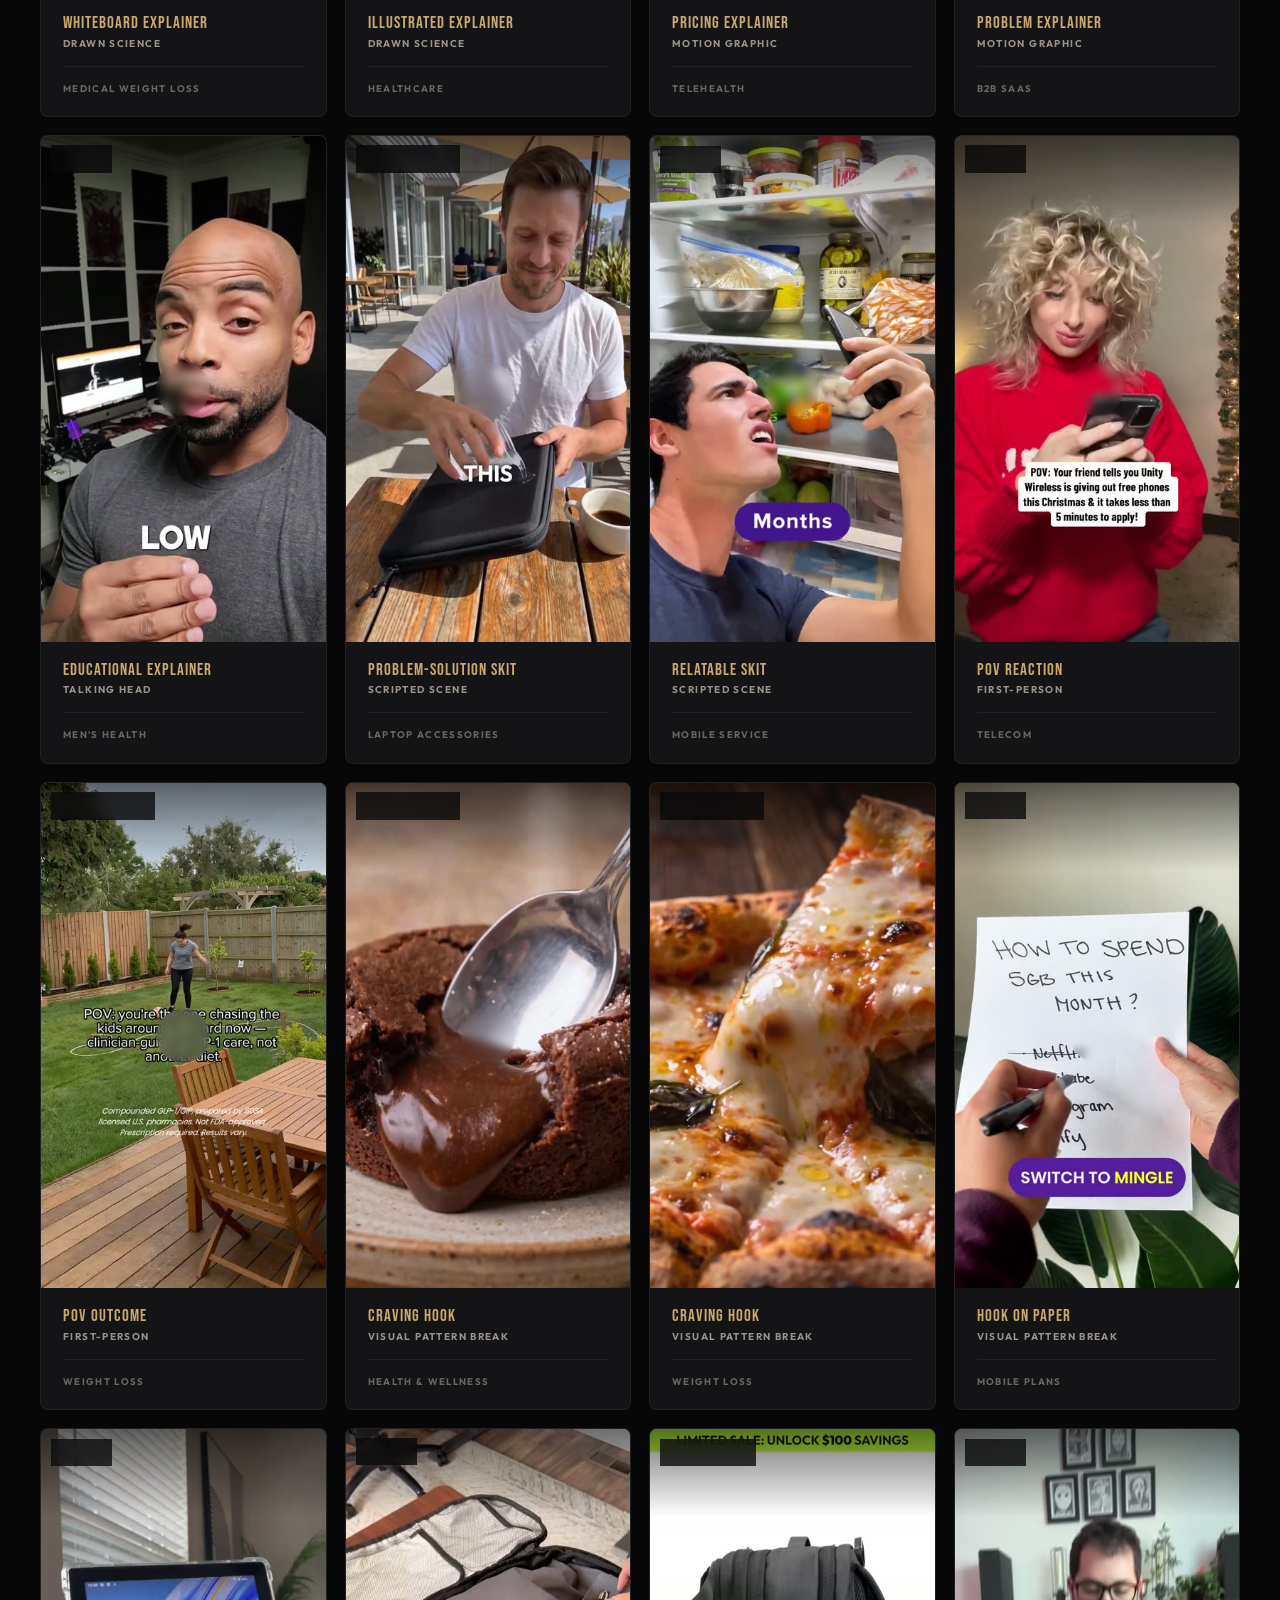
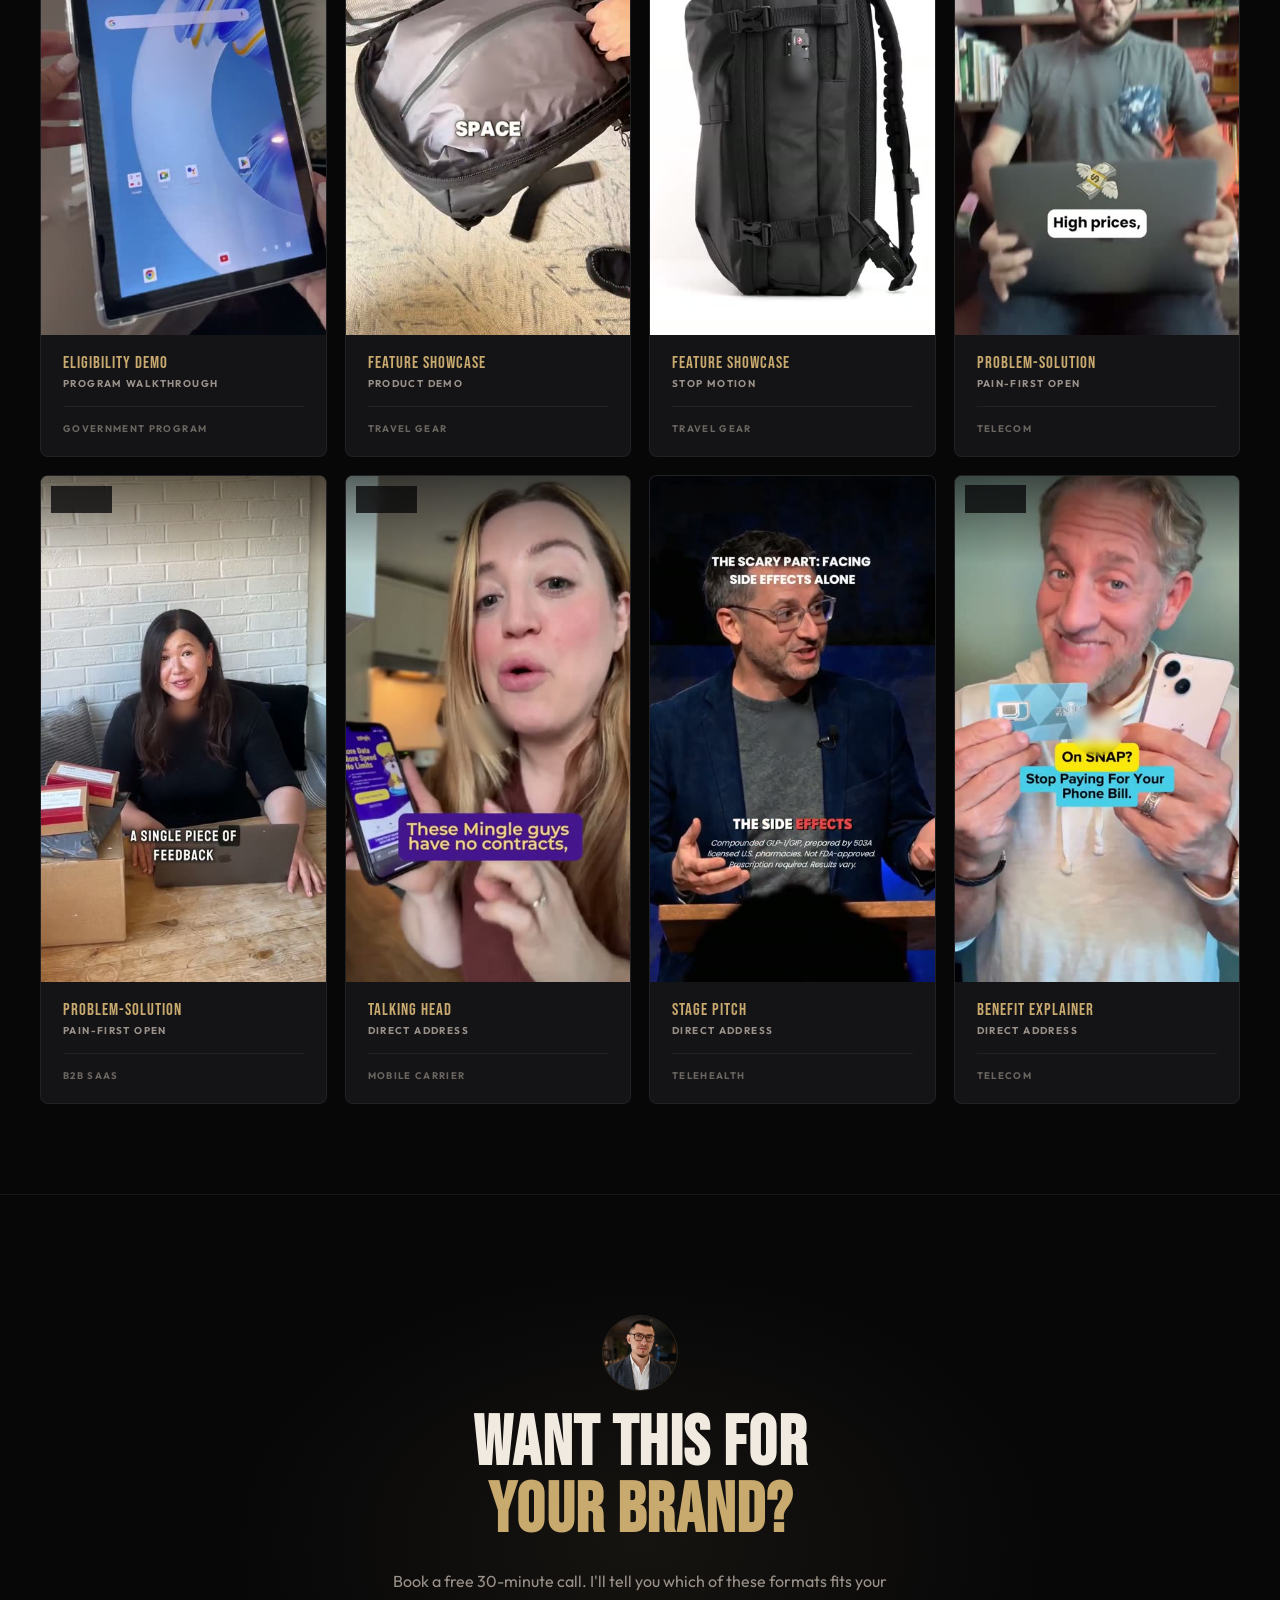
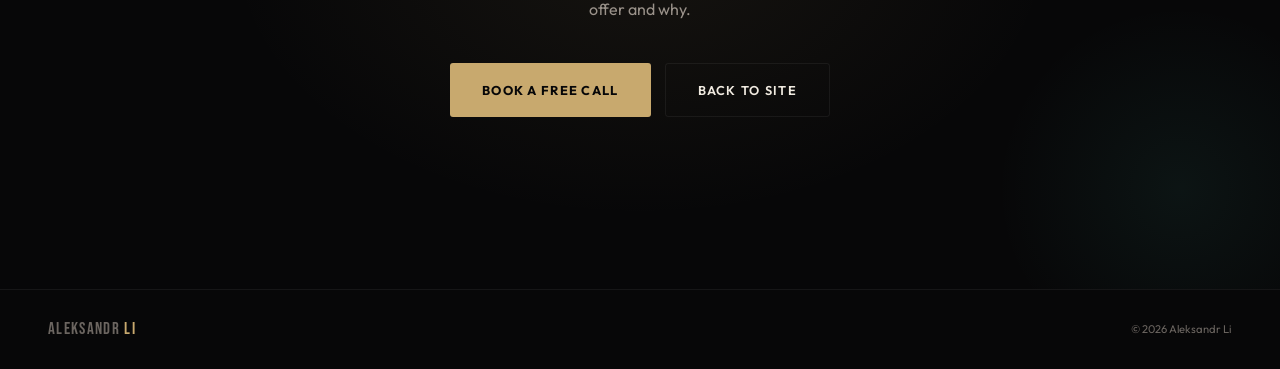
==== commit 3c53c389: "Fix seeking, rewrite the portfolio hero, improve poster frames Seeking was broken on both pages: the" ====
--- a/portfolio-9d4f7a/index.html
+++ b/portfolio-9d4f7a/index.html
@@ -28,10 +28,14 @@
 <section class="pfhero">
   <div class="mx">
     <div class="stag">Creative Portfolio</div>
-    <h1 class="st">Thirty concepts,<br><span class="g">one system.</span></h1>
-    <p class="ssub">Every format I build, across lead gen, telecom, telehealth, SaaS and e-commerce &mdash;
-    filmed with real creators, generated with AI, and animated. Grouped by concept, not by client.
-    Click any card to play with sound.</p>
+    <h1 class="st">Nothing here<br><span class="g">started as a guess.</span></h1>
+    <p class="ssub">Every concept below came out of the same process &mdash; product teardown, audience
+    research, competitor analysis &mdash; then mapped to a funnel stage and an awareness level. The format
+    follows from that, not from a mood board.</p>
+    <p class="ssub pfnote">This is a partial view. A large share of my work sits under NDA and can&rsquo;t be
+    published &mdash; including brand rosters I ran through agency partnerships. What&rsquo;s here is what
+    I&rsquo;m free to show: filmed with real creators, generated with AI, and animated.</p>
+    <p class="pfhint">Click any card to play with sound.</p>
     <div class="pfchips"><button class="pfchip on" data-f="all">All formats</button>
 <button class="pfchip" data-f="Street Interview">Street Interview</button>
 <button class="pfchip" data-f="Podcast">Podcast</button>
--- a/style.css
+++ b/style.css
@@ -492,8 +492,11 @@
 /* ═══ PRIVATE PORTFOLIO PAGE ═══ */
 .pfbody{padding-top:0}
 .pfhero{padding:140px 0 44px;background:var(--b);position:relative}
-.pfhero .st{margin-bottom:18px}
-.pfhero .ssub{max-width:620px}
+/* it is the page hero, so match the main hero scale, not the section scale */
+.pfhero .st{margin-bottom:22px;font-size:clamp(3.5rem,7vw,6.5rem);line-height:.95}
+.pfhero .ssub{max-width:640px}
+.pfnote{margin-top:14px;color:var(--m)}
+.pfhint{margin-top:20px;font-size:.68rem;font-weight:700;letter-spacing:.14em;text-transform:uppercase;color:var(--g)}
 .pfchips{display:flex;flex-wrap:wrap;gap:8px;margin-top:30px}
 .pfchip{font-family:inherit;font-size:.68rem;font-weight:700;letter-spacing:.1em;
   text-transform:uppercase;color:var(--m2);background:transparent;cursor:pointer;
@@ -508,11 +511,15 @@
 .pfgrid .cv-media{position:relative}
 .pfbadge{position:absolute;top:10px;left:10px;z-index:3;font-size:.56rem;font-weight:700;
   letter-spacing:.12em;text-transform:uppercase;padding:5px 9px;border-radius:3px;
-  backdrop-filter:blur(6px);-webkit-backdrop-filter:blur(6px)}
-.pfbadge.filmed{background:rgba(94,234,212,.16);color:var(--t1);border:1px solid var(--brt)}
-.pfbadge.ai{background:rgba(200,169,110,.16);color:var(--g2);border:1px solid var(--br)}
-.pfbadge.anim{background:rgba(251,113,133,.14);color:var(--c1);border:1px solid rgba(251,113,133,.28)}
-.pfbadge.unk{background:rgba(255,255,255,.08);color:var(--m);border:1px solid var(--br2)}
+  background:rgba(8,8,10,.78);backdrop-filter:blur(8px);-webkit-backdrop-filter:blur(8px)}
+.pfbadge.filmed{color:var(--t1);border:1px solid var(--brt)}
+.pfbadge.ai{color:var(--g2);border:1px solid var(--br)}
+.pfbadge.anim{color:var(--c1);border:1px solid rgba(251,113,133,.28)}
+.pfbadge.unk{color:var(--m2);border:1px solid var(--br2)}
+/* scrim so the badge reads over a bright frame; drops away on play */
+.pfcard .cv-media::before{content:'';position:absolute;top:0;left:0;right:0;height:88px;z-index:1;
+  pointer-events:none;background:linear-gradient(rgba(0,0,0,.55),rgba(0,0,0,0));transition:opacity .25s}
+.pfcard.playing .cv-media::before{opacity:0}
 .pfcard.playing .pfbadge{opacity:0;pointer-events:none;transition:opacity .2s}
 .pfempty{text-align:center;color:var(--m);font-size:.9rem;padding:60px 0}
 .pfhero .stag{margin-bottom:18px}
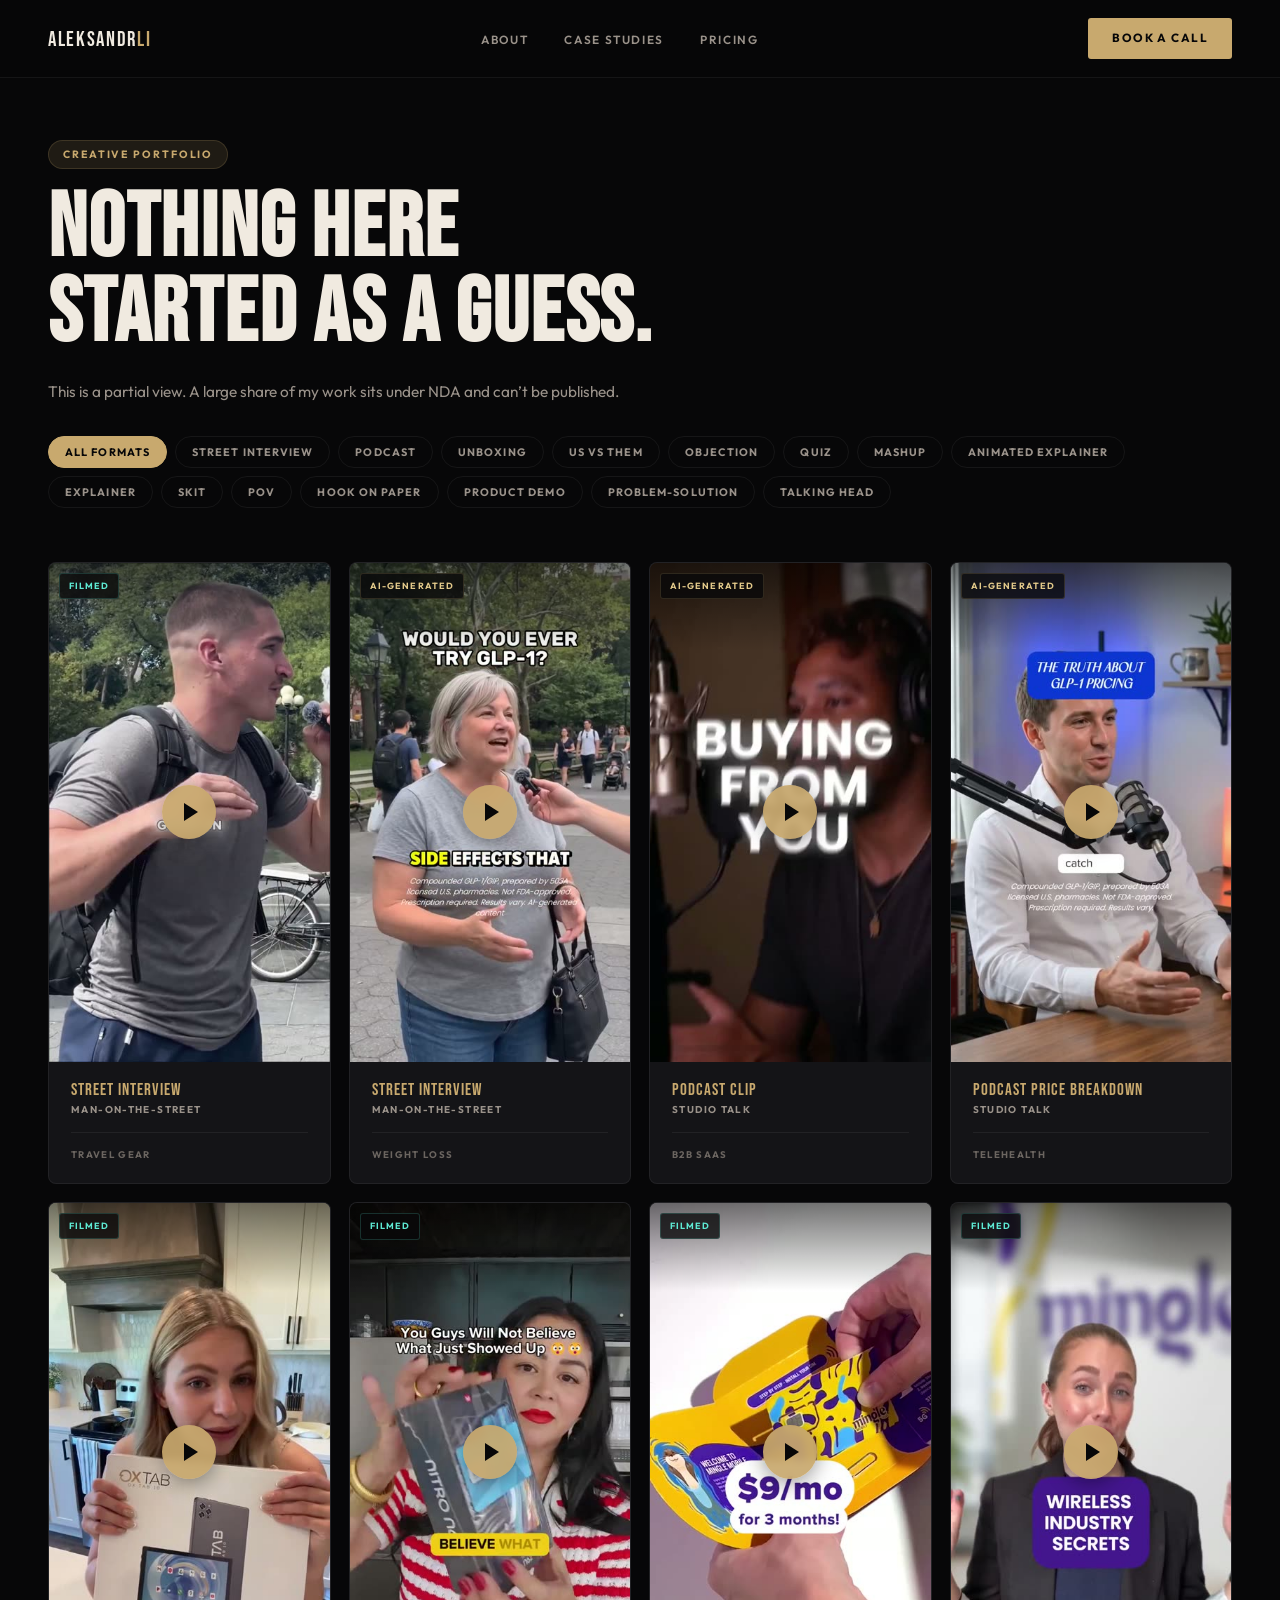
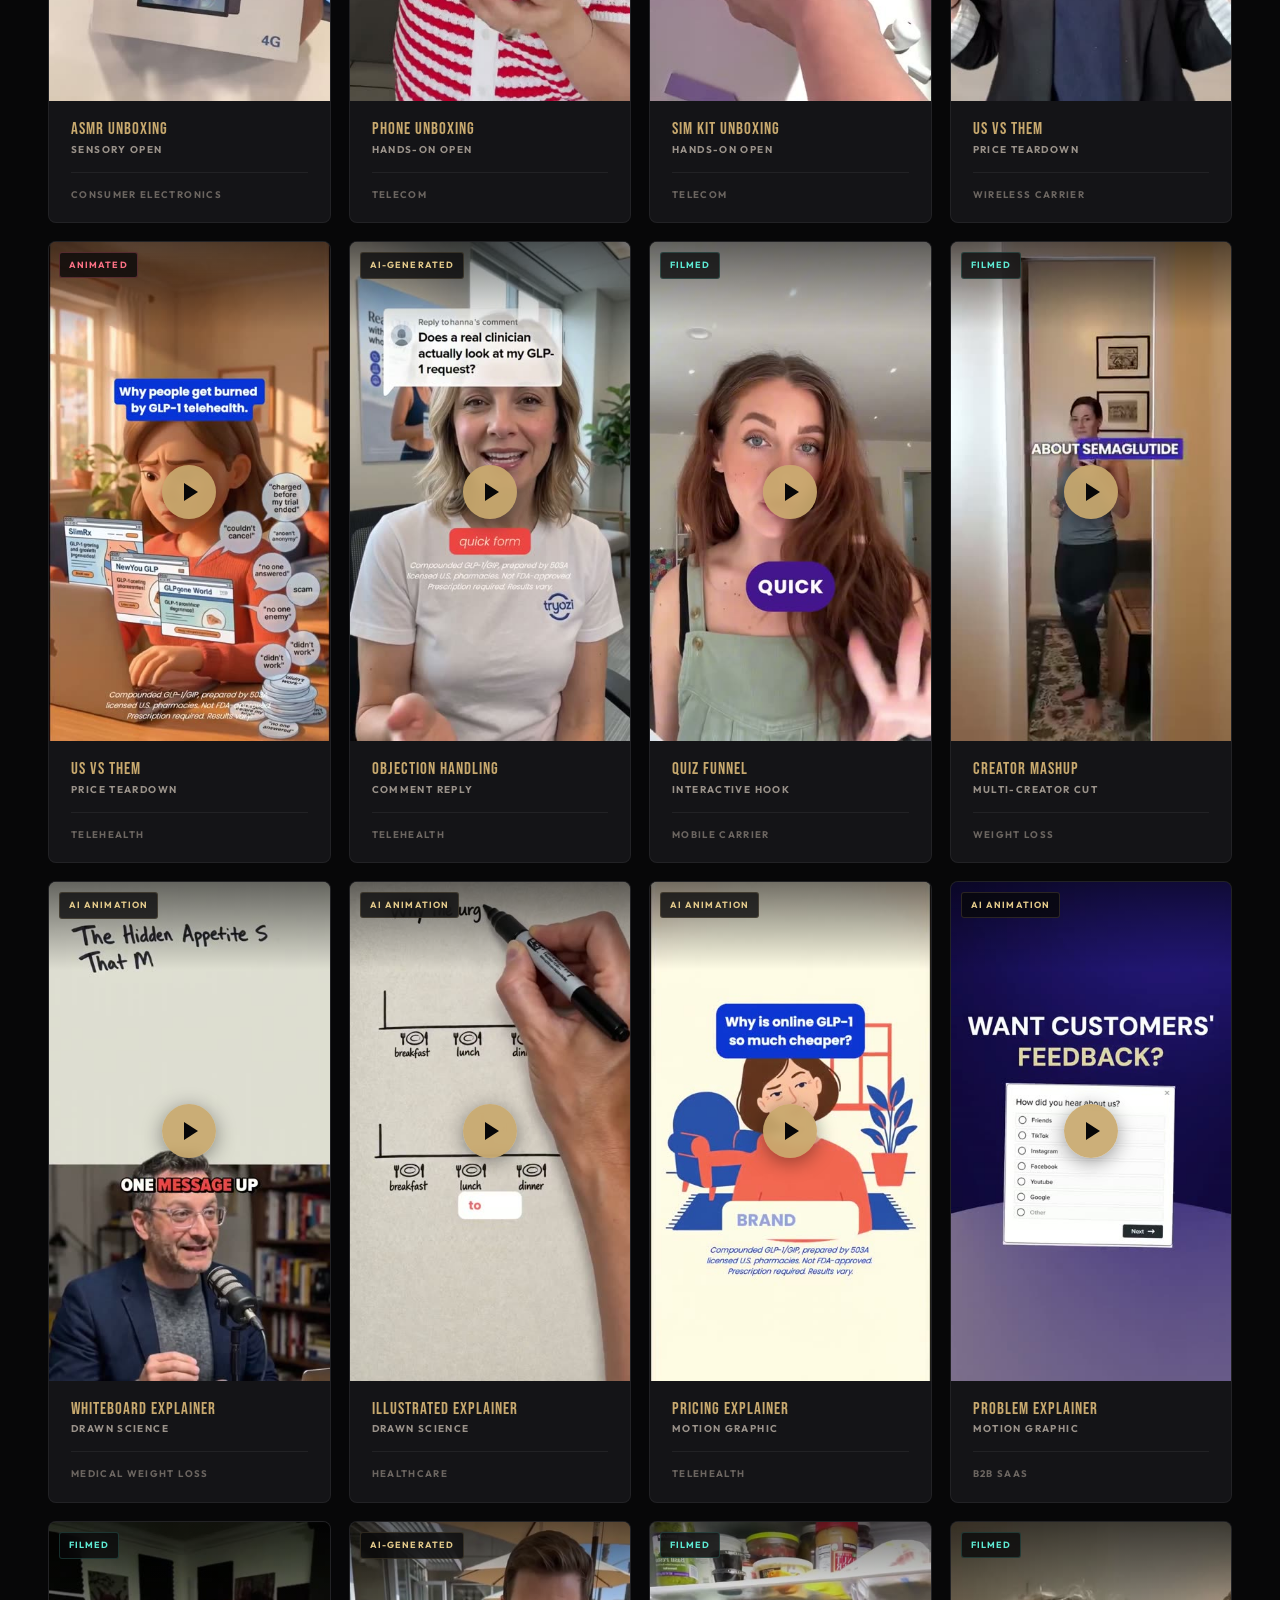
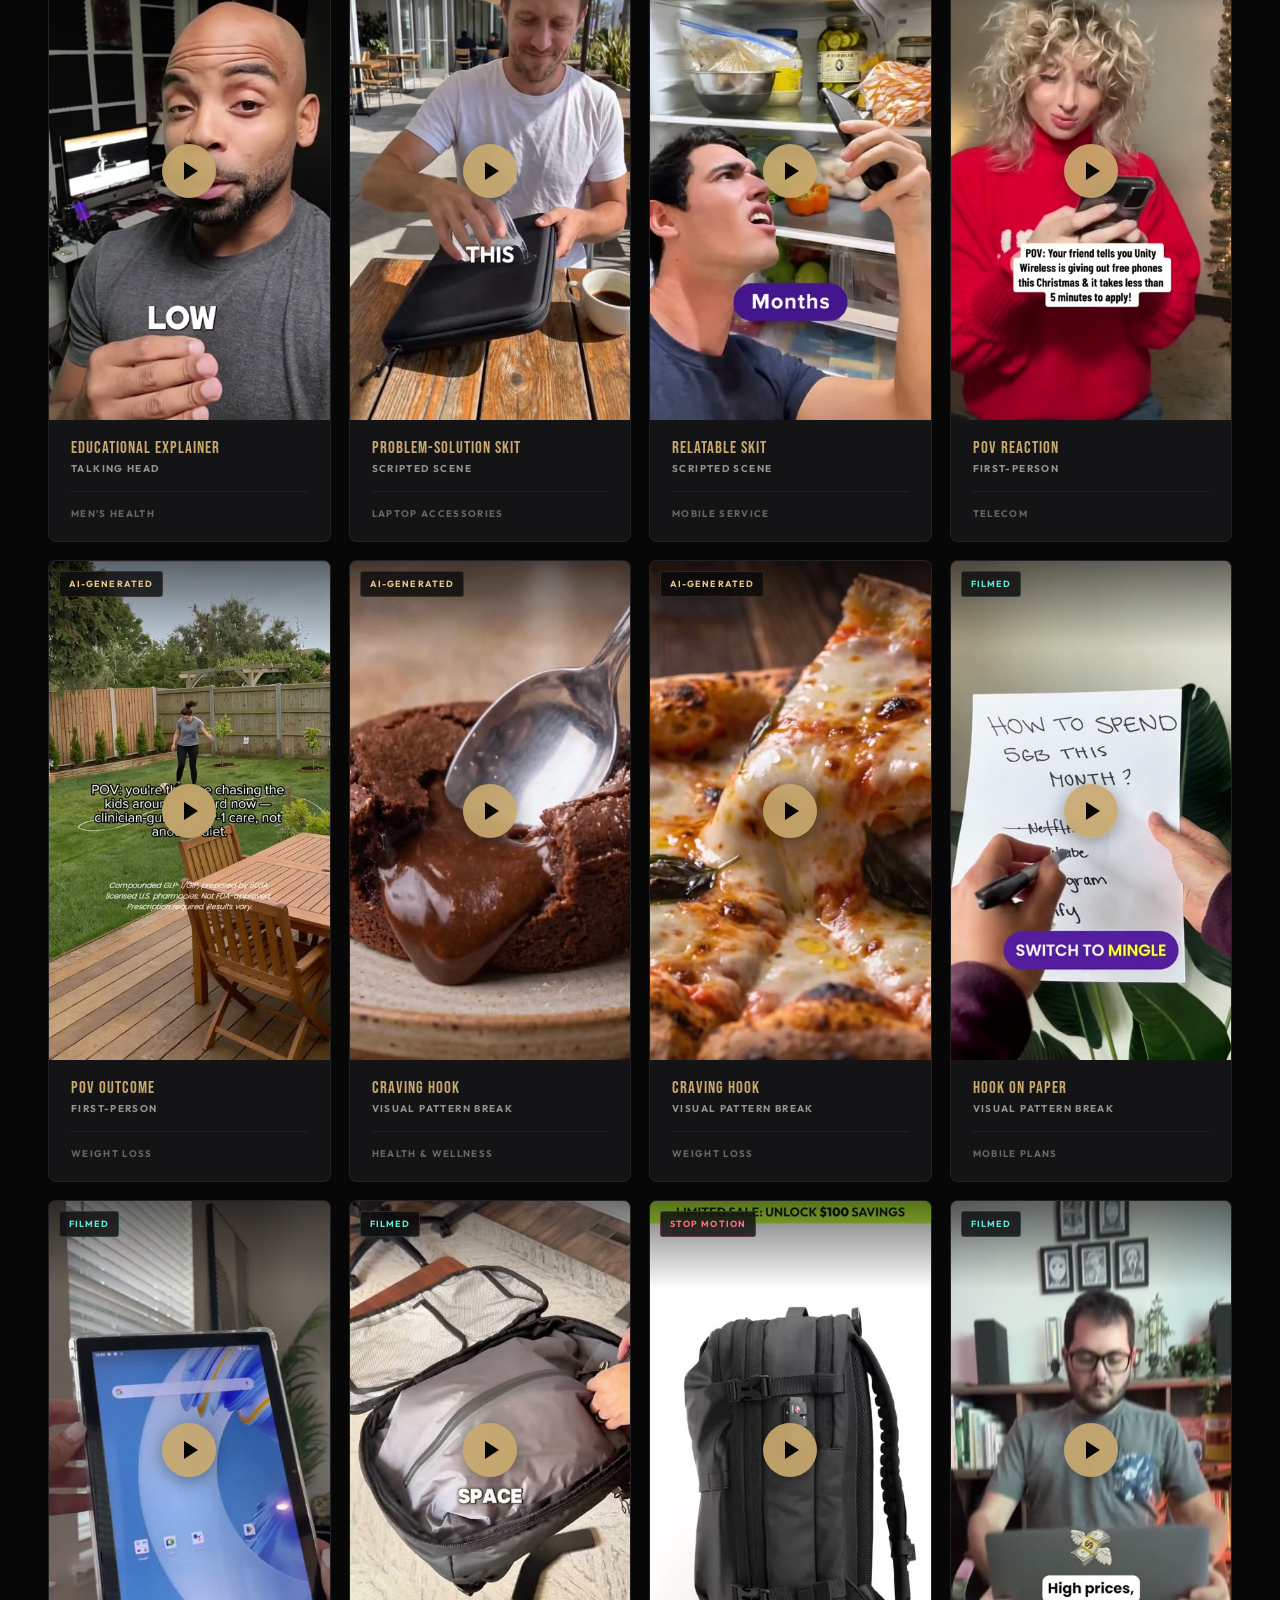
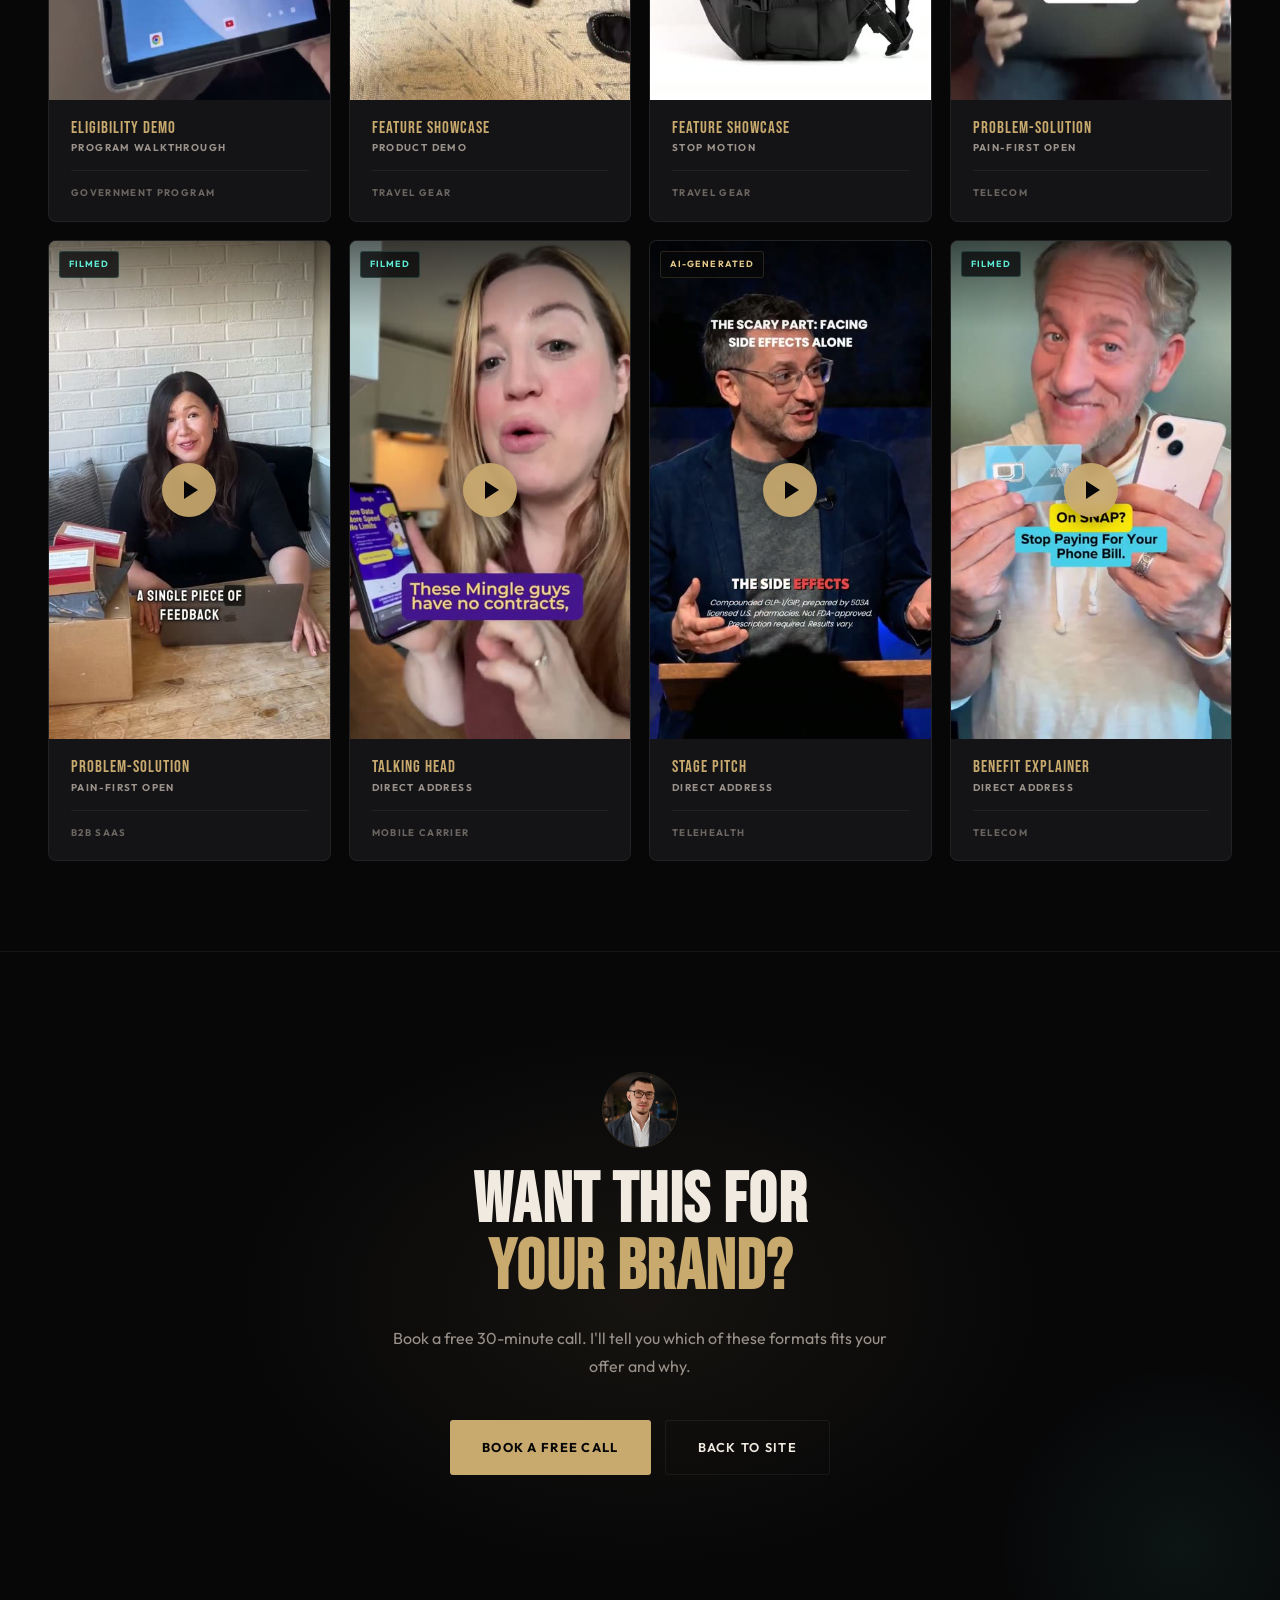
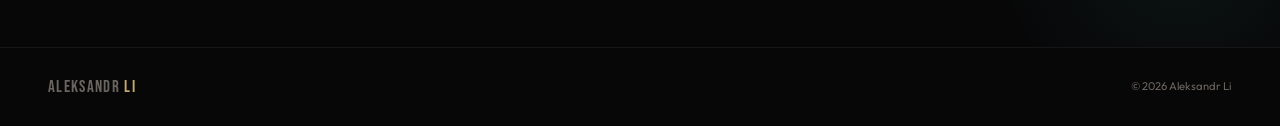
==== commit c0271384: "Fix the portfolio page on phones Content sat flush against both screen edges. Every section on the s" ====
--- a/portfolio-9d4f7a/index.html
+++ b/portfolio-9d4f7a/index.html
@@ -29,13 +29,8 @@
   <div class="mx">
     <div class="stag">Creative Portfolio</div>
     <h1 class="st">Nothing here<br><span class="g">started as a guess.</span></h1>
-    <p class="ssub">Every concept below came out of the same process &mdash; product teardown, audience
-    research, competitor analysis &mdash; then mapped to a funnel stage and an awareness level. The format
-    follows from that, not from a mood board.</p>
-    <p class="ssub pfnote">This is a partial view. A large share of my work sits under NDA and can&rsquo;t be
-    published &mdash; including brand rosters I ran through agency partnerships. What&rsquo;s here is what
-    I&rsquo;m free to show: filmed with real creators, generated with AI, and animated.</p>
-    <p class="pfhint">Click any card to play with sound.</p>
+    <p class="ssub">This is a partial view. A large share of my work sits under NDA
+    and can&rsquo;t be published.</p>
     <div class="pfchips"><button class="pfchip on" data-f="all">All formats</button>
 <button class="pfchip" data-f="Street Interview">Street Interview</button>
 <button class="pfchip" data-f="Podcast">Podcast</button>
--- a/style.css
+++ b/style.css
@@ -163,7 +163,7 @@
 .about-header{margin-bottom:56px;text-align:center;position:relative;z-index:1}
 .about-header .stag{margin-left:auto;margin-right:auto;margin-bottom:18px}
 .about-header h2{margin-bottom:0;max-width:880px;margin-left:auto;margin-right:auto}
-.about-grid{display:grid;grid-template-columns:1fr 1fr;gap:56px;align-items:stretch;position:relative;z-index:1;margin-bottom:48px}
+.about-grid{display:grid;grid-template-columns:1fr 1fr;gap:56px;align-items:start;position:relative;z-index:1;margin-bottom:48px}
 .about-me{display:flex;align-items:center;gap:18px;margin-bottom:28px;padding-bottom:26px;border-bottom:1px solid var(--br2)}
 .about-photo{width:104px;height:104px;border-radius:10px;object-fit:cover;border:1px solid var(--br);flex-shrink:0;display:block}
 .about-id-name{font-family:'Bebas Neue',Impact,sans-serif;font-size:1.6rem;letter-spacing:.04em;line-height:1;color:var(--tx);margin-bottom:7px}
@@ -180,7 +180,7 @@
 .acard-icon{width:36px;height:36px;border-radius:8px;background:var(--td);border:1px solid var(--brt);display:flex;align-items:center;justify-content:center;color:var(--t2);font-family:'Bebas Neue',Impact,sans-serif;font-size:1.1rem;margin-bottom:14px}
 .acard h4{font-size:.78rem;font-weight:700;letter-spacing:.1em;text-transform:uppercase;color:var(--tx);margin-bottom:8px}
 .acard p{font-size:.94rem;color:var(--m2);line-height:1.6}
-.about-tags{display:flex;flex-wrap:wrap;gap:8px;justify-content:flex-start;margin-top:auto;padding-top:22px;border-top:1px solid var(--br2);position:relative;z-index:1}
+.about-tags{display:flex;flex-wrap:wrap;gap:8px;justify-content:flex-start;margin-top:26px;padding-top:26px;border-top:1px solid var(--br2);position:relative;z-index:1}
 .atag{font-size:.7rem;font-weight:600;letter-spacing:.05em;color:var(--g);background:var(--gd);border:1px solid var(--br);padding:6px 14px;border-radius:100px}
 
 /* PROCESS */
@@ -329,11 +329,61 @@
 .creatives-header .stag{margin-left:auto;margin-right:auto}
 .creatives-header h2{margin-left:auto;margin-right:auto}
 .cv-grid{display:grid;grid-template-columns:repeat(3,1fr);gap:18px;margin-bottom:40px;position:relative;z-index:1;max-width:920px;margin-left:auto;margin-right:auto}
-.cv-card{background:var(--b3);border:1px solid var(--br2);border-radius:8px;overflow:hidden;transition:border-color .3s,transform .25s ease;position:relative}
-.cv-card:hover{border-color:var(--br);transform:translateY(-3px)}
+.cv-card{background:var(--b3);border:1px solid var(--br2);border-radius:8px;overflow:hidden;transition:border-color .3s ease,box-shadow .3s ease;position:relative}
+.cv-card:hover{border-color:var(--g);box-shadow:0 0 0 1px rgba(200,169,110,.30),0 10px 34px rgba(200,169,110,.16)}
 .cv-media{position:relative;width:100%;aspect-ratio:9/16;overflow:hidden;background:var(--b4);cursor:pointer}
 .cv-media video,.cv-media img{width:100%;height:100%;object-fit:cover;display:block}
 .cv-media video{cursor:pointer;background:#000}
+/* Custom video control bar — replaces the native panel */
+/* the lower half is fully opaque, not a 96%% gradient: the last few percent
+   let the moving video bleed through as a shifting strip. -1px bottom absorbs
+   the fractional container height so no seam opens at odd zoom levels. */
+.vctl{position:absolute;left:0;right:0;bottom:0;z-index:4;display:flex;align-items:center;
+  gap:9px;padding:9px 10px 10px;opacity:0;pointer-events:none;transition:opacity .2s;
+  background:linear-gradient(rgba(7,7,8,0),rgba(7,7,8,.72) 30%,var(--b) 62%,var(--b) 100%)}
+.cv-card.playing .vctl{opacity:1;pointer-events:auto}
+.vbtn{flex:0 0 auto;width:20px;height:20px;padding:0;border:0;background:transparent;
+  cursor:pointer;opacity:.92;transition:opacity .15s;
+  display:flex;align-items:center;justify-content:center}
+.vbtn:hover{opacity:1}
+.vbtn:focus-visible{outline:2px solid var(--g);outline-offset:2px;border-radius:3px}
+.vplay{gap:4px}
+.vplay::before,.vplay::after{content:'';width:4px;height:14px;background:var(--tx);border-radius:1px}
+.vplay.is-paused{gap:0}
+.vplay.is-paused::before{width:0;height:0;background:transparent;border-radius:0;
+  border-left:12px solid var(--tx);border-top:8px solid transparent;border-bottom:8px solid transparent}
+.vplay.is-paused::after{display:none}
+.vmute{gap:1px}
+.vmute::before{content:'';width:0;height:0;
+  border-right:9px solid var(--tx);border-top:5px solid transparent;border-bottom:5px solid transparent}
+.vmute::after{content:'';width:6px;height:8px;border:2px solid var(--tx);border-left:0;
+  border-radius:0 8px 8px 0}
+.vmute.is-muted{gap:2px}
+.vmute.is-muted::after{width:9px;height:2px;border:0;background:var(--c1);
+  transform:rotate(-45deg);border-radius:1px}
+.vtrack{flex:1 1 auto;position:relative;height:14px;cursor:pointer;touch-action:none;
+  display:flex;align-items:center}
+.vtrack::before{content:'';position:absolute;left:0;right:0;height:3px;border-radius:2px;
+  background:rgba(255,255,255,.26)}
+.vfill{position:absolute;left:0;height:3px;width:0;border-radius:2px;background:var(--g)}
+.vknob{position:absolute;top:50%;left:0;width:10px;height:10px;border-radius:50%;
+  background:var(--g);transform:translate(-50%,-50%);opacity:0;transition:opacity .15s}
+.vtrack:hover .vknob,.vtrack:focus-visible .vknob,.cv-card.playing .vtrack:active .vknob{opacity:1}
+.vtrack:focus-visible{outline:2px solid var(--g);outline-offset:3px;border-radius:3px}
+.vtime{flex:0 0 auto;font-size:.62rem;font-weight:600;letter-spacing:.04em;color:var(--tx);
+  font-variant-numeric:tabular-nums;white-space:nowrap;opacity:.9}
+@media(max-width:600px){.vtime{display:none}}
+/* 20px is fine for a mouse and far too small for a thumb. On a phone the
+   cards are narrow enough that an inline track collapses to ~66px — about
+   0.6s per pixel — so it moves to its own full-width row above the buttons. */
+@media(max-width:900px){
+  .vctl{flex-wrap:wrap;gap:6px 12px;padding:8px 10px 9px}
+  .vbtn{width:36px;height:36px}
+  .vtrack{order:-1;flex:1 0 100%;height:26px}
+  .vknob{width:12px;height:12px;opacity:1}
+  .pfbadge{font-size:.62rem}
+}
+
 /* Play indicator overlay for videos */
 .cv-play{position:absolute;top:50%;left:50%;transform:translate(-50%,-50%);width:54px;height:54px;border-radius:50%;background:rgba(200,169,110,.92);display:flex;align-items:center;justify-content:center;pointer-events:none;transition:opacity .25s ease,transform .25s ease;z-index:2;backdrop-filter:blur(4px);box-shadow:0 4px 20px rgba(0,0,0,.4)}
 .cv-play::before{content:'';width:0;height:0;border-left:14px solid var(--b);border-top:9px solid transparent;border-bottom:9px solid transparent;margin-left:4px}
@@ -362,8 +412,8 @@
 .cv-static-header h3 .g{color:var(--g)}
 .cv-static-header p{font-size:.92rem;color:var(--m2);line-height:1.7;max-width:520px;margin:0 auto}
 .cv-static-grid{display:grid;grid-template-columns:repeat(5,1fr);gap:14px;position:relative;z-index:1}
-.cv-static-card{background:var(--b3);border:1px solid var(--br2);border-radius:6px;overflow:hidden;transition:border-color .3s,transform .25s}
-.cv-static-card:hover{border-color:var(--br);transform:translateY(-2px)}
+.cv-static-card{background:var(--b3);border:1px solid var(--br2);border-radius:6px;overflow:hidden;transition:border-color .3s ease,box-shadow .3s ease}
+.cv-static-card:hover{border-color:var(--g);box-shadow:0 0 0 1px rgba(200,169,110,.30),0 10px 34px rgba(200,169,110,.16)}
 .cv-static-media{aspect-ratio:1/1;overflow:hidden;background:var(--b4)}
 .cv-static-media img{width:100%;height:100%;object-fit:cover;display:block;transition:transform .4s ease}
 .cv-static-card:hover .cv-static-media img{transform:scale(1.04)}
@@ -491,9 +541,11 @@
 
 /* ═══ PRIVATE PORTFOLIO PAGE ═══ */
 .pfbody{padding-top:0}
-.pfhero{padding:140px 0 44px;background:var(--b);position:relative}
+.pfhero{padding:140px 48px 44px;background:var(--b);position:relative}
 /* it is the page hero, so match the main hero scale, not the section scale */
-.pfhero .st{margin-bottom:22px;font-size:clamp(3.5rem,7vw,6.5rem);line-height:.95}
+/* the base heading rule is h2.st, so an h1 never matched it — restate the
+   family here and use the main hero scale, which is what this is */
+.pfhero .st{margin-bottom:22px;font-family:'Bebas Neue',Impact,sans-serif;font-size:clamp(3.5rem,7vw,6.5rem);letter-spacing:.02em;line-height:.95;text-transform:uppercase}
 .pfhero .ssub{max-width:640px}
 .pfnote{margin-top:14px;color:var(--m)}
 .pfhint{margin-top:20px;font-size:.68rem;font-weight:700;letter-spacing:.14em;text-transform:uppercase;color:var(--g)}
@@ -505,7 +557,7 @@
 .pfchip:hover{color:var(--tx);border-color:var(--br)}
 .pfchip.on{color:var(--b);background:var(--g);border-color:var(--g)}
 .pfchip:focus-visible{outline:2px solid var(--t2);outline-offset:2px}
-.pfgrid-wrap{padding:10px 0 90px;background:var(--b)}
+.pfgrid-wrap{padding:10px 48px 90px;background:var(--b)}
 .pfgrid{display:grid;grid-template-columns:repeat(auto-fill,minmax(232px,1fr));gap:18px}
 .pfcard[hidden]{display:none}
 .pfgrid .cv-media{position:relative}
@@ -517,13 +569,18 @@
 .pfbadge.anim{color:var(--c1);border:1px solid rgba(251,113,133,.28)}
 .pfbadge.unk{color:var(--m2);border:1px solid var(--br2)}
 /* scrim so the badge reads over a bright frame; drops away on play */
-.pfcard .cv-media::before{content:'';position:absolute;top:0;left:0;right:0;height:88px;z-index:1;
+.cv-card .cv-media::before{content:'';position:absolute;top:0;left:0;right:0;height:88px;z-index:1;
   pointer-events:none;background:linear-gradient(rgba(0,0,0,.55),rgba(0,0,0,0));transition:opacity .25s}
-.pfcard.playing .cv-media::before{opacity:0}
-.pfcard.playing .pfbadge{opacity:0;pointer-events:none;transition:opacity .2s}
+.cv-card.playing .cv-media::before{opacity:0}
+.cv-card.playing .pfbadge{opacity:0;pointer-events:none;transition:opacity .2s}
 .pfempty{text-align:center;color:var(--m);font-size:.9rem;padding:60px 0}
 .pfhero .stag{margin-bottom:18px}
 @media(max-width:900px){
-  .pfhero{padding:110px 0 32px}
-  .pfgrid{grid-template-columns:repeat(auto-fill,minmax(160px,1fr));gap:12px}
-}
+  /* match the gutters every other section gets on a phone */
+  .pfhero{padding:110px 24px 32px;text-align:center}
+  .pfgrid-wrap{padding:10px 24px 70px}
+  .pfhero .stag{margin-left:auto;margin-right:auto}
+  .pfhero .ssub{margin-left:auto;margin-right:auto}
+  .pfchips{justify-content:center}
+  .pfgrid{grid-template-columns:repeat(auto-fill,minmax(150px,1fr));gap:12px}
+}
